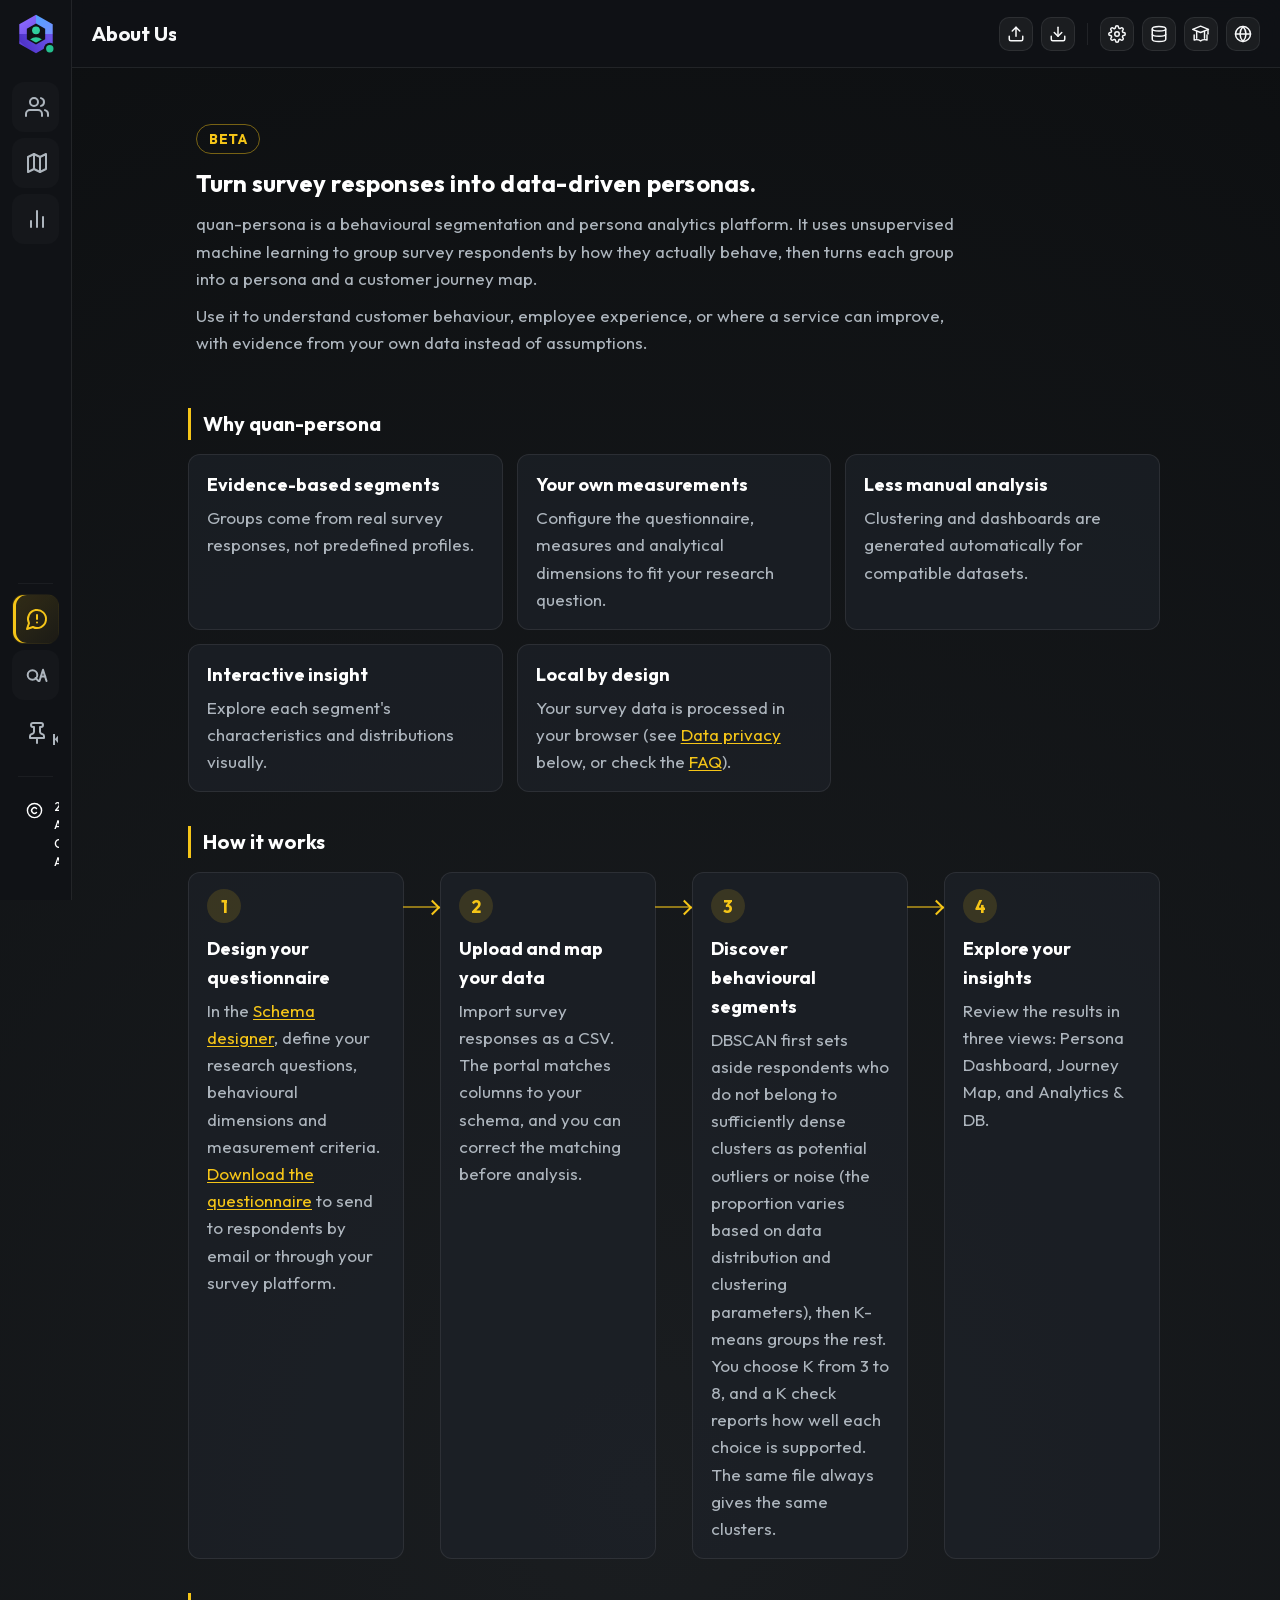
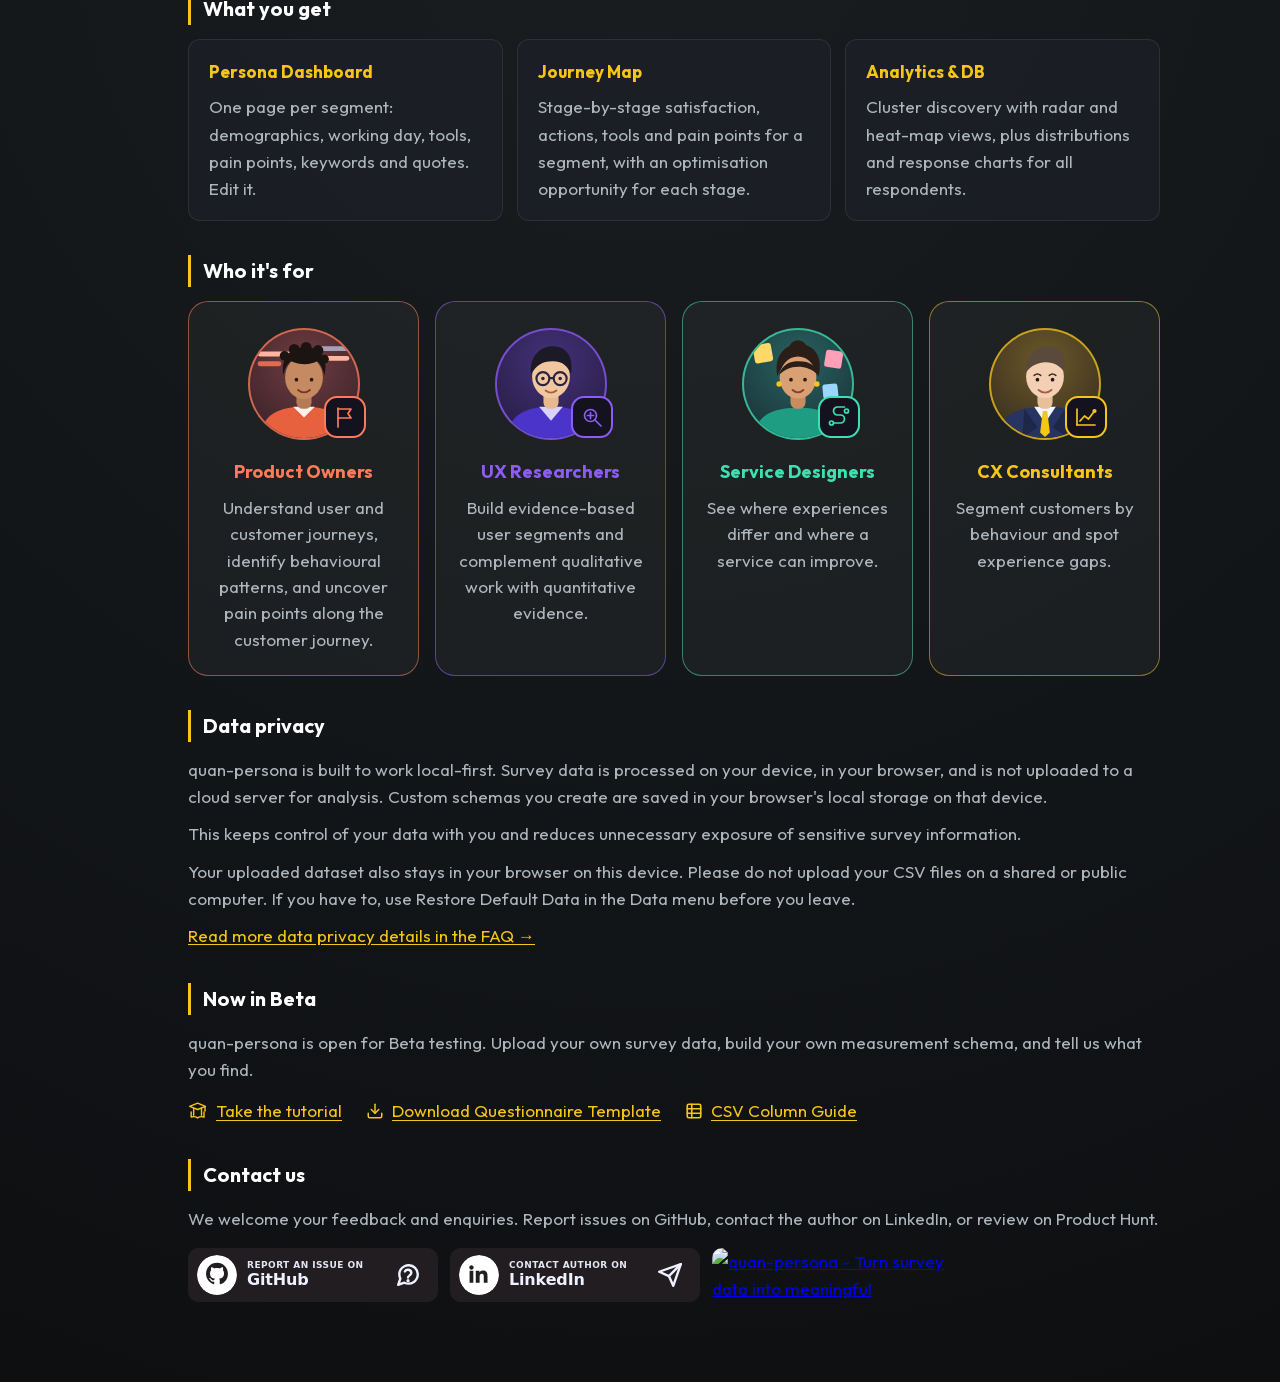
==== about.html @ 6d8c3acc "Add files via upload" ====
<!DOCTYPE html>
<html lang="en">
<head>
    <meta charset="UTF-8">
    <meta name="viewport" content="width=device-width, initial-scale=1.0">
    <title>About Us | quan-persona - Behavioural Segmentation &amp; Persona Analytics</title>
    <meta name="description" content="quan-persona is an unsupervised machine learning platform that turns survey responses into evidence-based behavioural personas and customer journey maps. Local-first and privacy-preserving.">
    <link rel="canonical" href="https://quan-persona.netlify.app/about">

    <!-- Open Graph / Social Sharing -->
    <meta property="og:type" content="website">
    <meta property="og:url" content="https://quan-persona.netlify.app/about">
    <meta property="og:title" content="About Us | quan-persona - Behavioural Segmentation &amp; Persona Analytics">
    <meta property="og:description" content="Turn survey responses into data-driven personas and customer journey maps using unsupervised machine learning. Runs privately in your browser.">
    <meta property="og:image" content="https://quan-persona.netlify.app/quan-persona-og-card.png">
    <meta property="og:image:type" content="image/png">
    <meta property="og:image:width" content="1200">
    <meta property="og:image:height" content="630">
    <meta property="og:image:alt" content="quan-persona logo with the title Behavioural Segmentation &amp; Persona Analytics">
    <meta property="og:site_name" content="quan-persona">
    <meta property="og:locale" content="en_US">
    <meta property="og:locale:alternate" content="zh_TW">

    <!-- Twitter Cards -->
    <meta name="twitter:card" content="summary_large_image">
    <meta name="twitter:url" content="https://quan-persona.netlify.app/about">
    <meta name="twitter:title" content="About Us | quan-persona - Behavioural Segmentation &amp; Persona Analytics">
    <meta name="twitter:description" content="Turn survey responses into data-driven personas and customer journey maps using unsupervised machine learning.">
    <meta name="twitter:image" content="https://quan-persona.netlify.app/quan-persona-og-card.png">
    <meta name="twitter:image:alt" content="quan-persona logo with the title Behavioural Segmentation &amp; Persona Analytics">

    <!-- Structured Data (Schema.org) for SEO and AEO -->
    <script type="application/ld+json">
    {
      "@context": "https://schema.org",
      "@graph": [
        {
          "@type": "AboutPage",
          "@id": "https://quan-persona.netlify.app/about",
          "url": "https://quan-persona.netlify.app/about",
          "name": "About Us - quan-persona",
          "description": "About quan-persona: an unsupervised machine learning platform turning survey data into behavioural personas and customer journey maps.",
          "isPartOf": {
            "@type": "WebSite",
            "@id": "https://quan-persona.netlify.app/#website",
            "url": "https://quan-persona.netlify.app/",
            "name": "quan-persona"
          },
          "inLanguage": ["en", "zh-Hant"]
        },
        {
          "@type": "BreadcrumbList",
          "itemListElement": [
            {
              "@type": "ListItem",
              "position": 1,
              "name": "Home",
              "item": "https://quan-persona.netlify.app/"
            },
            {
              "@type": "ListItem",
              "position": 2,
              "name": "About Us",
              "item": "https://quan-persona.netlify.app/about"
            }
          ]
        },
        {
          "@type": "SoftwareApplication",
          "@id": "https://quan-persona.netlify.app/#software",
          "name": "quan-persona",
          "applicationCategory": "DesignApplication",
          "operatingSystem": "Web browser",
          "url": "https://quan-persona.netlify.app/",
          "description": "A behavioural segmentation and persona analytics platform that groups survey respondents using DBSCAN outlier filtering and K-means clustering.",
          "author": {
            "@type": "Person",
            "name": "Jennie Lai",
            "url": "https://www.linkedin.com/in/chen-ling-lai/",
            "sameAs": [
              "https://www.linkedin.com/in/chen-ling-lai/",
              "https://github.com/CLJL/quan-persona"
            ]
          },
          "featureList": [
            "Unsupervised K-Means Behavioural Clustering",
            "DBSCAN Outlier & Noise Cohort Detection",
            "Customer Journey Mapping with Emotional Curves",
            "Interactive Persona Dashboard",
            "Client-Side Privacy Preserving Data Processing",
            "Custom Survey Questionnaire Builder"
          ]
        }
      ]
    }
    </script>

    <link rel="icon" href="favicon.ico" sizes="any">
    <link rel="icon" type="image/png" sizes="32x32" href="favicon-32.png">
    <link rel="icon" type="image/png" sizes="192x192" href="favicon-192.png">
    <link rel="apple-touch-icon" sizes="180x180" href="apple-touch-icon.png">
    <link rel="manifest" href="site.webmanifest">
    <meta name="theme-color" content="#0E1016">
    <link rel="preload" href="outfit.woff2" as="font" type="font/woff2" crossorigin>
    <!-- Early language detection to prevent language flash (FOUC) -->
    <script>
    (function () {
        try {
            var p = new URLSearchParams(window.location.search).get('lang');
            var s = p || localStorage.getItem('portal_lang');
            var z = s ? (s === 'zh') : ((navigator.language || '').toLowerCase().indexOf('zh') === 0);
            document.documentElement.setAttribute('data-lang', z ? 'zh' : 'en');
            document.documentElement.lang = z ? 'zh-Hant' : 'en';
            if (z) {
                document.title = '關於我們 | quan-persona - 行為分群與人物誌分析平台';
            }
        } catch (e) {}
    })();
    </script>
    <link rel="stylesheet" href="portal.css?v=20261109c">
</head>
<body data-page="about">
    <div class="container">
        <!-- Brand Cell -->
        <div class="brand" id="brand-cell" onclick="toggleRailDrawer(event)">
            <img class="brand-mark" src="[data-uri]" alt="quan-persona" width="48" height="48">
            <span class="brand-name">quan-persona</span>
        </div>
        <div id="rail-backdrop" onclick="closeRailDrawer()"></div>

        <!-- Top Bar -->
        <header class="topbar">
            <div class="topbar-context">
                <h1 class="platform-title" data-i18n="portalTitle">About Us</h1>
            </div>
            <div class="topbar-actions">
                <input type="file" id="file-input" accept=".csv" aria-label="Upload survey CSV file" style="display: none;" onchange="handleFileSelect(event)">
                <button type="button" class="btn btn-secondary icon-btn" id="upload-csv-btn" onclick="document.getElementById('file-input').click()" aria-label="Upload CSV Document">
                    <svg width="18" height="18" viewBox="0 0 24 24" fill="none" stroke="currentColor" stroke-width="2" stroke-linecap="round" stroke-linejoin="round"><path d="M21 15v4a2 2 0 0 1-2 2H5a2 2 0 0 1-2-2v-4"></path><polyline points="17 8 12 3 7 8"></polyline><line x1="12" y1="3" x2="12" y2="15"></line></svg>
                    <span class="tip" data-i18n="uploadCSV">Upload CSV Document</span>
                </button>
                <button type="button" class="btn btn-secondary icon-btn" id="download-questionnaire-btn" onclick="openQuestionnaireTemplate()" aria-label="Download Questionnaire Template">
                    <svg width="18" height="18" viewBox="0 0 24 24" fill="none" stroke="currentColor" stroke-width="2" stroke-linecap="round" stroke-linejoin="round"><path d="M21 15v4a2 2 0 0 1-2 2H5a2 2 0 0 1-2-2v-4"></path><polyline points="7 10 12 15 17 10"></polyline><line x1="12" y1="15" x2="12" y2="3"></line></svg>
                    <span class="tip" data-i18n="questionnaireTemplate">Download Questionnaire Template</span>
                </button>
                <span class="topbar-sep" aria-hidden="true"></span>
                <button type="button" class="btn btn-secondary icon-btn" id="btn-schema-builder" onclick="openSchemaBuilderModal()" aria-label="Customise Schema">
                    <svg width="18" height="18" viewBox="0 0 24 24" fill="none" stroke="currentColor" stroke-width="2"><circle cx="12" cy="12" r="3"></circle><path d="M19.4 15a1.65 1.65 0 0 0 .33 1.82l.06.06a2 2 0 0 1 0 2.83 2 2 0 0 1-2.83 0l-.06-.06a1.65 1.65 0 0 0-1.82-.33 1.65 1.65 0 0 0-1 1.51V21a2 2 0 0 1-2 2 2 2 0 0 1-2-2v-.09A1.65 1.65 0 0 0 9 19.4a1.65 1.65 0 0 0-1.82.33l-.06.06a2 2 0 0 1-2.83 0 2 2 0 0 1 0-2.83l.06-.06a1.65 1.65 0 0 0 .33-1.82 1.65 1.65 0 0 0-1.51-1H3a2 2 0 0 1-2-2 2 2 0 0 1 2-2h.09A1.65 1.65 0 0 0 4.6 9a1.65 1.65 0 0 0-.33-1.82l-.06-.06a2 2 0 0 1 0-2.83 2 2 0 0 1 2.83 0l.06.06a1.65 1.65 0 0 0 1.82.33H9a1.65 1.65 0 0 0 1-1.51V3a2 2 0 0 1 2-2 2 2 0 0 1 2 2v.09a1.65 1.65 0 0 0 1 1.51 1.65 1.65 0 0 0 1.82-.33l.06-.06a2 2 0 0 1 2.83 0 2 2 0 0 1 0 2.83l-.06.06a1.65 1.65 0 0 0-.33 1.82V9a1.65 1.65 0 0 0 1.51 1H21a2 2 0 0 1 2 2 2 2 0 0 1-2 2h-.09a1.65 1.65 0 0 0-1.51 1z"></path></svg>
                    <span class="tip" data-i18n="customizeSchema">Customise Schema</span>
                </button>
                <div class="menu-wrap" id="data-menu-wrap">
                    <button type="button" class="btn btn-secondary icon-btn" id="data-menu-btn" aria-haspopup="true" aria-expanded="false" aria-label="Data" onclick="toggleDataMenu(event)">
                        <svg width="18" height="18" viewBox="0 0 24 24" fill="none" stroke="currentColor" stroke-width="2"><ellipse cx="12" cy="5" rx="9" ry="3"></ellipse><path d="M21 12c0 1.66-4 3-9 3s-9-1.34-9-3"></path><path d="M3 5v14c0 1.66 4 3 9 3s9-1.34 9-3V5"></path></svg>
                        <span class="tip" data-i18n="dataMenu">Data</span>
                    </button>
                    <div class="menu-pop" id="data-menu" role="menu">
                        <button type="button" class="menu-item" id="csv-guide-btn" role="menuitem" onclick="closeDataMenu(); openCsvGuide();">
                            <svg width="16" height="16" viewBox="0 0 24 24" fill="none" stroke="currentColor" stroke-width="2.2"><rect x="3" y="3" width="18" height="18" rx="2"></rect><line x1="3" y1="9" x2="21" y2="9"></line><line x1="3" y1="15" x2="21" y2="15"></line><line x1="9" y1="3" x2="9" y2="21"></line></svg>
                            <span data-i18n="csvGuide">CSV Column Guide</span>
                        </button>
                        <div class="menu-divider"></div>
                        <button type="button" class="menu-item menu-item-warn" id="restore-default-data-btn" role="menuitem" onclick="closeDataMenu(); restoreOriginalDataset();" title="Restore Questionnaire_Synthetic_Responses.csv master dataset">
                            <svg width="16" height="16" viewBox="0 0 24 24" fill="none" stroke="currentColor" stroke-width="2.2"><polyline points="1 4 1 10 7 10"></polyline><path d="M3.51 15a9 9 0 1 0 2.13-9.36L1 10"></path></svg>
                            <span data-i18n="restoreDefaultData">Restore Default Data</span>
                        </button>
                    </div>
                </div>
                <button type="button" id="tour-btn" class="btn btn-secondary icon-btn" onclick="openStartHere()" aria-label="Guided tour">
                    <svg width="20" height="20" viewBox="0 0 24 24" fill="none" stroke="currentColor" stroke-width="1.7" stroke-linecap="round" stroke-linejoin="round">
                        <polygon points="11.5 2.6 21 6.4 11.5 10.2 2 6.4"></polygon>
                        <line x1="20.4" y1="7.1" x2="20.4" y2="10.4"></line>
                        <circle cx="20.4" cy="11.6" r="1" fill="currentColor" stroke="none"></circle>
                        <path d="M6.8 9v8.1M16.2 9v8.1"></path>
                        <path d="M3.8 13v6.2c2.9-.8 5.5-.4 7.7 1.1 2.2-1.5 4.8-1.9 7.7-1.1V13"></path>
                    </svg>
                    <span class="tip" data-i18n="tourBtn">Tutorial</span>
                </button>
                <div class="menu-wrap" id="lang-menu-wrap">
                    <button type="button" id="lang-toggle-btn" class="btn btn-secondary icon-btn" aria-haspopup="true" aria-expanded="false" aria-label="Language" onclick="toggleLangMenu(event)">
                        <svg width="18" height="18" viewBox="0 0 24 24" fill="none" stroke="currentColor" stroke-width="2" stroke-linecap="round" stroke-linejoin="round"><circle cx="12" cy="12" r="10"></circle><line x1="2" y1="12" x2="22" y2="12"></line><path d="M12 2a15.3 15.3 0 0 1 4 10 15.3 15.3 0 0 1-4 10 15.3 15.3 0 0 1-4-10 15.3 15.3 0 0 1 4-10z"></path></svg>
                        <span class="tip" data-i18n="langMenu">Language</span>
                    </button>
                    <div class="menu-pop" id="lang-menu" role="menu" style="min-width: 220px;">
                        <button type="button" class="menu-item" role="menuitemradio" data-lang="en" onclick="chooseLang('en')"><span>English</span><span class="menu-check">✓</span></button>
                        <button type="button" class="menu-item" role="menuitemradio" data-lang="zh" onclick="chooseLang('zh')"><span>Traditional Chinese (繁體中文)</span><span class="menu-check">✓</span></button>
                    </div>
                </div>
            </div>
        </header>

        <!-- Navigation Rail -->
        <nav class="main-navigator" id="main-nav" aria-label="Main">
            <a href="index.html#personas" class="nav-tab-btn" id="btn-sec-personas">
                <svg viewBox="0 0 24 24"><path d="M17 21v-2a4 4 0 0 0-4-4H5a4 4 0 0 0-4 4v2"></path><circle cx="9" cy="7" r="4"></circle><path d="M23 21v-2a4 4 0 0 0-3-3.87"></path><path d="M16 3.13a4 4 0 0 1 0 7.75"></path></svg>
                <span class="nav-label" data-i18n="navPersonas">Persona Dashboard</span>
            </a>
            <a href="index.html#journeys" class="nav-tab-btn" id="btn-sec-journeys">
                <svg viewBox="0 0 24 24"><polygon points="3 6 9 3 15 6 21 3 21 18 15 21 9 18 3 21"></polygon><line x1="9" y1="3" x2="9" y2="18"></line><line x1="15" y1="6" x2="15" y2="21"></line></svg>
                <span class="nav-label" data-i18n="navJourneys">Journey Map</span>
            </a>
            <a href="index.html#analytics" class="nav-tab-btn" id="btn-sec-analytics">
                <svg viewBox="0 0 24 24"><line x1="18" y1="20" x2="18" y2="10"></line><line x1="12" y1="20" x2="12" y2="4"></line><line x1="6" y1="20" x2="6" y2="14"></line></svg>
                <span class="nav-label" data-i18n="navAnalytics">Analytics &amp; DB</span>
            </a>
            <div class="rail-footer-group">
                <div class="rail-divider rail-divider-top"></div>
                <a href="about.html" class="nav-tab-btn active" id="btn-sec-about">
                    <svg viewBox="0 0 24 24"><path d="M7.9 20A9 9 0 1 0 4 16.1L2 22z"></path><line x1="12" y1="8" x2="12" y2="12"></line><line x1="12" y1="15.5" x2="12.01" y2="15.5"></line></svg>
                    <span class="nav-label" data-i18n="navAbout">About Us</span>
                </a>
                <a href="faq.html" class="nav-tab-btn" id="btn-sec-faq">
                    <svg viewBox="0 0 24 24"><circle cx="7.5" cy="12" r="4.8"></circle><path d="M10.5 15L13.5 18"></path><path d="M14.5 18L18 6.8L21.5 18"></path><path d="M15.8 13.5h4.4"></path></svg>
                    <span class="nav-label" data-i18n="navFaq">FAQ</span>
                </a>
                <button type="button" class="rail-pin" id="rail-pin" aria-pressed="false" onclick="toggleRailPin()">
                    <svg viewBox="0 0 24 24"><line x1="12" y1="17" x2="12" y2="22"></line><path d="M5 17h14v-1.76a2 2 0 0 0-1.11-1.79l-1.78-.9A2 2 0 0 1 15 10.76V6h1a2 2 0 0 0 0-4H8a2 2 0 0 0 0 4h1v4.76a2 2 0 0 1-1.11 1.79l-1.78.9A2 2 0 0 0 5 15.24Z"></path></svg>
                    <span class="nav-label" data-i18n="railPin">Keep open</span>
                </button>
                <div class="rail-divider"></div>
                <div class="rail-copyright-wrap" id="rail-copyright" tabindex="0" role="contentinfo" aria-label="Copyright">
                    <div class="rail-copyright-icon" aria-hidden="true">
                        <svg viewBox="0 0 24 24"><circle cx="12" cy="12" r="10"></circle><path d="M14.83 14.83a4 4 0 1 1 0-5.66"></path></svg>
                    </div>
                    <div class="rail-copyright-info">
                        <span class="rail-copyright-line" data-i18n="copyrightLine1">2026 quan-persona.</span>
                        <span class="rail-copyright-line" data-i18n="copyrightLine2">All rights reserved.</span>
                        <span class="rail-copyright-line" data-i18n="copyrightLine3">Client-Side Privacy</span>
                        <span class="rail-copyright-line" data-i18n="copyrightLine4">Assured</span>
                    </div>
                </div>
            </div>
        </nav>

        <!-- Main Content -->
        <main id="main-content" style="display: contents;">
            <div class="section-view active" id="view-about">
                <div class="about-wrap">
                    <div class="about-en">
                        <div class="about-hero">
                            <span class="about-badge">Beta</span>
                            <h2>Turn survey responses into data-driven personas.</h2>
                            <p class="about-lede">quan-persona is a behavioural segmentation and persona analytics platform. It uses unsupervised machine learning to group survey respondents by how they actually behave, then turns each group into a persona and a customer journey map.</p>
                            <p class="about-lede">Use it to understand customer behaviour, employee experience, or where a service can improve, with evidence from your own data instead of assumptions.</p>
                        </div>
                        <h3>Why quan-persona</h3>
                        <div class="about-grid">
                            <div class="about-card"><b>Evidence-based segments</b><span>Groups come from real survey responses, not predefined profiles.</span></div>
                            <div class="about-card"><b>Your own measurements</b><span>Configure the questionnaire, measures and analytical dimensions to fit your research question.</span></div>
                            <div class="about-card"><b>Less manual analysis</b><span>Clustering and dashboards are generated automatically for compatible datasets.</span></div>
                            <div class="about-card"><b>Interactive insight</b><span>Explore each segment's characteristics and distributions visually.</span></div>
                            <div class="about-card"><b>Local by design</b><span>Your survey data is processed in your browser (see <a href="#about-privacy-en" class="about-link" onclick="document.getElementById('about-privacy-en')?.scrollIntoView({behavior:'smooth'}); return false;">Data privacy</a> below, or check the <a href="faq.html" class="about-link">FAQ</a>).</span></div>
                        </div>
                        <h3>How it works</h3>
                        <div class="about-grid about-flow">
                            <div class="about-card about-step"><div class="n">1</div><div><b>Design your questionnaire</b><span>In the <a href="#" onclick="openSchemaBuilderModal(); return false;" class="about-link" style="text-decoration: underline;">Schema designer</a>, define your research questions, behavioural dimensions and measurement criteria. <a href="#" onclick="openQuestionnaireTemplate(); return false;" class="about-link" style="text-decoration: underline;">Download the questionnaire</a> to send to respondents by email or through your survey platform.</span></div></div>
                            <div class="about-card about-step"><div class="n">2</div><div><b>Upload and map your data</b><span>Import survey responses as a CSV. The portal matches columns to your schema, and you can correct the matching before analysis.</span></div></div>
                            <div class="about-card about-step"><div class="n">3</div><div><b>Discover behavioural segments</b><span>DBSCAN first sets aside respondents who do not belong to sufficiently dense clusters as potential outliers or noise (the proportion varies based on data distribution and clustering parameters), then K-means groups the rest. You choose K from 3 to 8, and a K check reports how well each choice is supported. The same file always gives the same clusters.</span></div></div>
                            <div class="about-card about-step"><div class="n">4</div><div><b>Explore your insights</b><span>Review the results in three views: Persona Dashboard, Journey Map, and Analytics &amp; DB.</span></div></div>
                        </div>
                        <h3>What you get</h3>
                        <table class="about-table">
                            <tr><th>Persona Dashboard</th><td>One page per segment: demographics, working day, tools, pain points, keywords and quotes. Edit it.</td></tr>
                            <tr><th>Journey Map</th><td>Stage-by-stage satisfaction, actions, tools and pain points for a segment, with an optimisation opportunity for each stage.</td></tr>
                            <tr><th>Analytics &amp; DB</th><td>Cluster discovery with radar and heat-map views, plus distributions and response charts for all respondents.</td></tr>
                        </table>
                        <h3>Who it's for</h3>
                        <div class="who-grid">
                            <div class="who-card" style="--c:#ff7a59"><div class="av"><div class="disc"><svg viewBox="0 0 200 200"><rect x="14" y="40" width="64" height="9" rx="4.5" fill="#ffb59f"/><rect x="14" y="58" width="44" height="9" rx="4.5" fill="#ff7a59" opacity=".8"/><rect x="122" y="30" width="62" height="9" rx="4.5" fill="#c9cdee" opacity=".7"/><rect x="136" y="48" width="48" height="9" rx="4.5" fill="#ffb59f"/><path d="M20 200c0-42 32-58 80-58s80 16 80 58z" fill="#e8613f"/><path d="M80 142l20 20 20-20z" fill="#fff" opacity=".9"/><rect x="86" y="112" width="28" height="34" rx="12" fill="#b57b55"/><ellipse cx="100" cy="88" rx="35" ry="40" fill="#c68a62"/><path d="M62 84c-6-34 14-52 40-52 28 0 44 18 36 52-4-14-8-22-14-26-10 6-30 8-48 0-8 6-12 14-14 26z" fill="#1c1410"/><circle cx="64" cy="48" r="9" fill="#1c1410"/><circle cx="82" cy="36" r="10" fill="#1c1410"/><circle cx="104" cy="32" r="10" fill="#1c1410"/><circle cx="126" cy="38" r="10" fill="#1c1410"/><circle cx="138" cy="54" r="8" fill="#1c1410"/><circle cx="86" cy="92" r="3.4" fill="#2a1a14"/><circle cx="114" cy="92" r="3.4" fill="#2a1a14"/><path d="M89 111q11 9 22 0" stroke="#7a3328" stroke-width="3.5" fill="none" stroke-linecap="round"/></svg></div><div class="bd"><svg viewBox="0 0 48 48"><path d="M10 44V6"/><path d="M10 8h26l-6 9 6 9H10"/></svg></div></div><b>Product Owners</b><span>Understand user and customer journeys, identify behavioural patterns, and uncover pain points along the customer journey.</span></div>
                            <div class="who-card" style="--c:#8b5cf6"><div class="av"><div class="disc"><svg viewBox="0 0 200 200"><path d="M20 200c0-42 32-58 80-58s80 16 80 58z" fill="#4b34c9"/><path d="M78 142l22 26 22-26z" fill="#e9e4ff" opacity=".9"/><rect x="86" y="112" width="28" height="34" rx="12" fill="#e8b88f"/><ellipse cx="100" cy="86" rx="35" ry="40" fill="#f1c7a0"/><path d="M63 82c-4-34 18-52 40-52 24 0 40 18 34 52-6-14-14-24-34-24s-30 8-40 24z" fill="#1c1a26"/><g fill="none" stroke="#2a2440" stroke-width="4"><circle cx="85" cy="90" r="12"/><circle cx="117" cy="90" r="12"/><path d="M97 89h8"/></g><circle cx="85" cy="90" r="3.2" fill="#2a2440"/><circle cx="117" cy="90" r="3.2" fill="#2a2440"/><path d="M90 112q10 8 20 0" stroke="#a65f43" stroke-width="3.5" fill="none" stroke-linecap="round"/></svg></div><div class="bd"><svg viewBox="0 0 48 48"><circle cx="21" cy="21" r="12"/><path d="m30 30 12 12"/><path d="M15 21h12M21 15v12"/></svg></div></div><b>UX Researchers</b><span>Build evidence-based user segments and complement qualitative work with quantitative evidence.</span></div>
                            <div class="who-card" style="--c:#3fe0b0"><div class="av"><div class="disc"><svg viewBox="0 0 200 200"><rect x="18" y="26" width="34" height="34" rx="5" fill="#ffd966" transform="rotate(-10 35 43)"/><rect x="150" y="38" width="32" height="32" rx="5" fill="#ff9fb8" transform="rotate(9 166 54)"/><rect x="146" y="100" width="28" height="28" rx="5" fill="#9ad7ff" transform="rotate(-6 160 114)"/><path d="M20 200c0-40 30-56 80-56s80 16 80 56z" fill="#1f9d82"/><rect x="86" y="112" width="28" height="34" rx="12" fill="#c98c60"/><circle cx="100" cy="36" r="17" fill="#2b1d17"/><path d="M62 86c-8-40 16-60 40-60 26 0 46 22 36 60-4-18-14-26-38-26s-34 10-38 26z" fill="#2b1d17"/><ellipse cx="100" cy="88" rx="34" ry="39" fill="#d9a074"/><path d="M64 84c8-22 22-26 38-26 20 0 32 8 36 26-12-12-24-16-38-16s-26 6-36 16z" fill="#2b1d17"/><circle cx="87" cy="92" r="3.4" fill="#2a1a14"/><circle cx="113" cy="92" r="3.4" fill="#2a1a14"/><path d="M90 111q10 9 20 0" stroke="#8d3f35" stroke-width="3.5" fill="none" stroke-linecap="round"/><circle cx="65" cy="100" r="5" fill="#f5c518"/><circle cx="135" cy="100" r="5" fill="#f5c518"/></svg></div><div class="bd"><svg viewBox="0 0 48 48"><circle cx="9" cy="36" r="4"/><circle cx="39" cy="12" r="4"/><path d="M13 36h14a8 8 0 0 0 0-16H21a8 8 0 0 1 0-16h14"/></svg></div></div><b>Service Designers</b><span>See where experiences differ and where a service can improve.</span></div>
                            <div class="who-card" style="--c:#f5c518"><div class="av"><div class="disc"><svg viewBox="0 0 200 200"><path d="M14 200c0-42 34-58 86-58s86 16 86 58z" fill="#273360"/><path d="M80 142l20 30 20-30z" fill="#f4f4fb"/><path d="M96 150h8l5 40-9 8-9-8z" fill="#f5c518"/><path d="M62 146l24 34-28 20zM138 146l-24 34 28 20z" fill="#1d2748"/><rect x="86" y="112" width="28" height="34" rx="12" fill="#e9bf9a"/><ellipse cx="100" cy="86" rx="35" ry="40" fill="#f3d0b3"/><path d="M64 80c-2-34 20-50 42-50 22 0 36 16 30 48-8-12-22-20-40-18-14 2-24 8-32 20z" fill="#5a4a3c"/><circle cx="86" cy="92" r="3.4" fill="#2a1a14"/><circle cx="114" cy="92" r="3.4" fill="#2a1a14"/><path d="M88 111q12 10 24 0" stroke="#a65f43" stroke-width="3.5" fill="none" stroke-linecap="round"/><path d="M80 84q6-5 12 0M108 84q6-5 12 0" stroke="#3b2e24" stroke-width="3" fill="none" stroke-linecap="round"/></svg></div><div class="bd"><svg viewBox="0 0 48 48"><path d="M6 40V8"/><path d="M6 40h36"/><path d="m12 32 9-10 8 6 12-16"/><circle cx="41" cy="12" r="2.5"/></svg></div></div><b>CX Consultants</b><span>Segment customers by behaviour and spot experience gaps.</span></div>
                        </div>
                        <h3 id="about-privacy-en">Data privacy</h3>
                        <div class="about-privacy">
                            <p>quan-persona is built to work local-first. Survey data is processed on your device, in your browser, and is not uploaded to a cloud server for analysis. Custom schemas you create are saved in your browser's local storage on that device.</p>
                            <p>This keeps control of your data with you and reduces unnecessary exposure of sensitive survey information.</p>
                            <p>Your uploaded dataset also stays in your browser on this device. Please do not upload your CSV files on a shared or public computer. If you have to, use Restore Default Data in the Data menu before you leave.</p>
                            <p style="margin-top: 10px;"><a href="faq.html" class="about-link">Read more data privacy details in the FAQ &rarr;</a></p>
                        </div>
                        <h3>Now in Beta</h3>
                        <div class="about-privacy">
                            <p>quan-persona is open for Beta testing. Upload your own survey data, build your own measurement schema, and tell us what you find.</p>
                            <div class="about-actions" style="margin-top: 14px; display: flex; gap: 24px; flex-wrap: wrap; align-items: center;">
                                <a href="#" onclick="openStartHere(); return false;" class="about-link" style="display: inline-flex; align-items: center; gap: 8px; font-weight: 400; font-size: 1.0625rem; text-decoration: underline; text-underline-offset: 3px;">
                                    <svg width="20" height="20" viewBox="0 0 24 24" fill="none" stroke="currentColor" stroke-width="1.7" stroke-linecap="round" stroke-linejoin="round" aria-hidden="true" style="flex-shrink: 0;"><polygon points="11.5 2.6 21 6.4 11.5 10.2 2 6.4"></polygon><line x1="20.4" y1="7.1" x2="20.4" y2="10.4"></line><circle cx="20.4" cy="11.6" r="1" fill="currentColor" stroke="none"></circle><path d="M6.8 9v8.1M16.2 9v8.1"></path><path d="M3.8 13v6.2c2.9-.8 5.5-.4 7.7 1.1 2.2-1.5 4.8-1.9 7.7-1.1V13"></path></svg>
                                    <span>Take the tutorial</span>
                                </a>
                                <a href="#" onclick="openQuestionnaireTemplate(); return false;" class="about-link" style="display: inline-flex; align-items: center; gap: 8px; font-weight: 400; font-size: 1.0625rem; text-decoration: underline; text-underline-offset: 3px;">
                                    <svg width="18" height="18" viewBox="0 0 24 24" fill="none" stroke="currentColor" stroke-width="2" stroke-linecap="round" stroke-linejoin="round" aria-hidden="true" style="flex-shrink: 0;"><path d="M21 15v4a2 2 0 0 1-2 2H5a2 2 0 0 1-2-2v-4"></path><polyline points="7 10 12 15 17 10"></polyline><line x1="12" y1="15" x2="12" y2="3"></line></svg>
                                    <span>Download Questionnaire Template</span>
                                </a>
                                <a href="#" onclick="openCsvGuide(); return false;" class="about-link" style="display: inline-flex; align-items: center; gap: 8px; font-weight: 400; font-size: 1.0625rem; text-decoration: underline; text-underline-offset: 3px;">
                                    <svg width="18" height="18" viewBox="0 0 24 24" fill="none" stroke="currentColor" stroke-width="2.2" stroke-linecap="round" stroke-linejoin="round" aria-hidden="true" style="flex-shrink: 0;"><rect x="3" y="3" width="18" height="18" rx="2"></rect><line x1="3" y1="9" x2="21" y2="9"></line><line x1="3" y1="15" x2="21" y2="15"></line><line x1="9" y1="3" x2="9" y2="21"></line></svg>
                                    <span>CSV Column Guide</span>
                                </a>
                            </div>
                        </div>
                        <h3>Contact us</h3>
                        <div class="about-privacy">
                            <p>We welcome your feedback and enquiries. Report issues on GitHub, contact the author on LinkedIn, or review on Product Hunt.</p>
                            <div class="about-actions">
                                <a href="https://github.com/CLJL/quan-persona/issues" class="badge-action-btn" target="_blank" rel="noopener noreferrer" aria-label="Report an issue on GitHub" title="Report an issue on GitHub">
                                    <span class="badge-action-left">
                                        <span class="badge-action-brand">
                                            <svg viewBox="0 0 31 31" width="40" height="40" aria-hidden="true"><circle cx="15.5" cy="15.5" r="15.5" fill="#FFFFFF"/><path fill="#221D21" fill-rule="evenodd" clip-rule="evenodd" d="M15.5 6C10.8 6 7 9.8 7 14.5c0 3.76 2.44 6.95 5.82 8.08.43.08.58-.18.58-.41 0-.2-.01-.74-.01-1.45-2.37.51-2.87-1.14-2.87-1.14-.39-.99-.94-1.25-.94-1.25-.77-.53.06-.52.06-.52.85.06 1.3.88 1.3.88.76 1.3 1.99.92 2.48.71.08-.55.3-.92.54-1.14-1.89-.22-3.87-.95-3.87-4.21 0-.93.33-1.69.88-2.29-.09-.22-.38-1.08.08-2.25 0 0 .72-.23 2.34.87.68-.19 1.41-.29 2.14-.29.73 0 1.46.1 2.14.29 1.62-1.1 2.34-.87 2.34-.87.46 1.17.17 2.03.08 2.25.55.6.87 1.36.87 2.29 0 3.27-1.99 3.99-3.88 4.2.31.26.58.78.58 1.58 0 1.14-.01 2.06-.01 2.34 0 .23.15.5.59.41A8.52 8.52 0 0 0 24 14.5C24 9.8 20.2 6 15.5 6z"/></svg>
                                        </span>
                                        <span class="badge-action-text">
                                            <span class="badge-action-sub">Report an issue on</span>
                                            <span class="badge-action-main">GitHub</span>
                                        </span>
                                    </span>
                                    <span class="badge-action-icon" aria-hidden="true">
                                        <svg width="26" height="26" viewBox="0 0 24 24" fill="none" stroke="currentColor" stroke-width="2.2" stroke-linecap="round" stroke-linejoin="round"><path d="M21 11.5a8.38 8.38 0 0 1-.9 3.8 8.5 8.5 0 0 1-7.6 4.7 8.38 8.38 0 0 1-3.8-.9L3 21l1.9-5.7a8.38 8.38 0 0 1-.9-3.8 8.5 8.5 0 0 1 4.7-7.6 8.38 8.38 0 0 1 3.8-.9h.5a8.48 8.48 0 0 1 8 8v.5z"/><path d="M9.09 8.8a3.2 3.2 0 0 1 6 1.2c0 2.2-3.1 2.8-3.1 4.2"/><line x1="12" y1="17.2" x2="12.01" y2="17.2" stroke-width="3"/></svg>
                                    </span>
                                </a>
                                <a href="https://www.linkedin.com/in/chen-ling-lai/" class="badge-action-btn" target="_blank" rel="noopener noreferrer" aria-label="Contact the author on LinkedIn" title="Contact the author on LinkedIn">
                                    <span class="badge-action-left">
                                        <span class="badge-action-brand">
                                            <svg viewBox="0 0 31 31" width="40" height="40" aria-hidden="true"><circle cx="15.5" cy="15.5" r="15.5" fill="#FFFFFF"/><path fill="#221D21" d="M8.2 12.2h2.9v9.3H8.2v-9.3zM9.65 8c.95 0 1.7.75 1.7 1.7s-.75 1.7-1.7 1.7-1.7-.75-1.7-1.7S8.7 8 9.65 8zM13 12.2h2.8v1.3h.04c.39-.74 1.34-1.52 2.76-1.52 2.95 0 3.5 1.94 3.5 4.47v5.05h-2.9v-4.48c0-1.07-.02-2.45-1.49-2.45-1.49 0-1.72 1.17-1.72 2.37v4.56H13v-9.3z"/></svg>
                                        </span>
                                        <span class="badge-action-text">
                                            <span class="badge-action-sub">Contact author on</span>
                                            <span class="badge-action-main">LinkedIn</span>
                                        </span>
                                    </span>
                                    <span class="badge-action-icon" aria-hidden="true">
                                        <svg width="26" height="26" viewBox="0 0 24 24" fill="none" stroke="currentColor" stroke-width="2.2" stroke-linecap="round" stroke-linejoin="round"><line x1="22" y1="2" x2="11" y2="13"/><polygon points="22 2 15 22 11 13 2 9 22 2"/></svg>
                                    </span>
                                </a>
                                <a href="https://www.producthunt.com/products/quan-persona/reviews/new?utm_source=badge-product_review&utm_medium=badge&utm_source=badge-quan&#0045;persona" target="_blank" rel="noopener noreferrer" aria-label="Review quan-persona on Product Hunt"><img src="https://api.producthunt.com/widgets/embed-image/v1/product_review.svg?product_id=1348396&theme=dark" alt="quan&#0045;persona - Turn&#0032;survey&#0032;data&#0032;into&#0032;meaningful&#0032;behavioural&#0032;segments | Product Hunt" style="width: 250px; height: 54px;" width="250" height="54" /></a>
                            </div>
                        </div>
                    </div>

                    <div class="about-zh" lang="zh-Hant">
                        <div class="about-hero">
                            <span class="about-badge">Beta</span>
                            <h2>把問卷資料，變成有數據依據的人物誌。</h2>
                            <p class="about-lede">quan-persona 是一個行為分群與人物誌分析平台。它運用非監督式機器學習，依受訪者實際的行為模式分群，再為每一群產出人物誌與顧客旅程地圖。</p>
                            <p class="about-lede">無論你想了解顧客行為、員工體驗，或是找出服務可以改善的地方，都能用自己手上的資料說話，而不是憑感覺猜測。</p>
                        </div>
                        <h3>為什麼選擇 quan-persona</h3>
                        <div class="about-grid">
                            <div class="about-card"><b>以證據為基礎的分群</b><span>分群來自真實的問卷填答，不是事先設定好的樣板。</span></div>
                            <div class="about-card"><b>自訂你的衡量架構</b><span>依研究問題，自行設定問卷題目、衡量指標與分析構面。</span></div>
                            <div class="about-card"><b>減少人工分析</b><span>相容的資料集，系統會自動完成分群並產出儀表板。</span></div>
                            <div class="about-card"><b>互動式洞察</b><span>用視覺化圖表，探索各群的特徵與分佈。</span></div>
                            <div class="about-card"><b>資料留在本機</b><span>問卷資料在你的瀏覽器中處理（詳見下方<a href="#about-privacy-zh" class="about-link" onclick="document.getElementById('about-privacy-zh')?.scrollIntoView({behavior:'smooth'}); return false;">資料隱私</a>說明，或查看<a href="faq.html" class="about-link">常見問題</a>）。</span></div>
                        </div>
                        <h3>運作方式</h3>
                        <div class="about-grid about-flow">
                            <div class="about-card about-step"><div class="n">1</div><div><b>設計問卷</b><span>在 <a href="#" onclick="openSchemaBuilderModal(); return false;" class="about-link" style="text-decoration: underline;">Schema 設計工具</a>中，定義研究問題、行為構面與衡量標準。再<a href="#" onclick="openQuestionnaireTemplate(); return false;" class="about-link" style="text-decoration: underline;">下載問卷</a>，透過電子郵件或問卷平台發送給受訪者。</span></div></div>
                            <div class="about-card about-step"><div class="n">2</div><div><b>上傳並對應資料</b><span>匯入 CSV 格式的問卷資料，系統會依你的衡量架構自動比對欄位，分析前也可以自行調整對應。</span></div></div>
                            <div class="about-card about-step"><div class="n">3</div><div><b>找出行為分群</b><span>先以 DBSCAN 依資料密度與分佈識別並排除離群值與雜訊點（比例依數據特徵與分群參數而異），再以 K-means 將其餘受訪者分群。K 值可在 3 到 8 之間自行選擇，並提供 K 值檢查，了解每個選擇的支持程度。同一份檔案，每次都會得到相同的分群結果。</span></div></div>
                            <div class="about-card about-step"><div class="n">4</div><div><b>探索洞察</b><span>透過三個檢視來閱讀分析結果：人物誌看板、歷程地圖、數據分析與資料庫。</span></div></div>
                        </div>
                        <h3>你會得到什麼</h3>
                        <table class="about-table">
                            <tr><th>人物誌看板</th><td>每一群各有一頁：人口統計特徵、一天的工作內容、常用工具、痛點、關鍵字與心聲。可以編輯內容。</td></tr>
                            <tr><th>歷程地圖</th><td>呈現該群在各個階段的滿意度、行動、工具與痛點，並為每個階段提出優化機會。</td></tr>
                            <tr><th>數據分析與資料庫</th><td>分群探索（雷達圖與熱度圖）、所有受訪者的分佈與填答圖表。</td></tr>
                        </table>
                        <h3>適用對象</h3>
                        <div class="who-grid">
                            <div class="who-card" style="--c:#ff7a59"><div class="av"><div class="disc"><svg viewBox="0 0 200 200"><rect x="14" y="40" width="64" height="9" rx="4.5" fill="#ffb59f"/><rect x="14" y="58" width="44" height="9" rx="4.5" fill="#ff7a59" opacity=".8"/><rect x="122" y="30" width="62" height="9" rx="4.5" fill="#c9cdee" opacity=".7"/><rect x="136" y="48" width="48" height="9" rx="4.5" fill="#ffb59f"/><path d="M20 200c0-42 32-58 80-58s80 16 80 58z" fill="#e8613f"/><path d="M80 142l20 20 20-20z" fill="#fff" opacity=".9"/><rect x="86" y="112" width="28" height="34" rx="12" fill="#b57b55"/><ellipse cx="100" cy="88" rx="35" ry="40" fill="#c68a62"/><path d="M62 84c-6-34 14-52 40-52 28 0 44 18 36 52-4-14-8-22-14-26-10 6-30 8-48 0-8 6-12 14-14 26z" fill="#1c1410"/><circle cx="64" cy="48" r="9" fill="#1c1410"/><circle cx="82" cy="36" r="10" fill="#1c1410"/><circle cx="104" cy="32" r="10" fill="#1c1410"/><circle cx="126" cy="38" r="10" fill="#1c1410"/><circle cx="138" cy="54" r="8" fill="#1c1410"/><circle cx="86" cy="92" r="3.4" fill="#2a1a14"/><circle cx="114" cy="92" r="3.4" fill="#2a1a14"/><path d="M89 111q11 9 22 0" stroke="#7a3328" stroke-width="3.5" fill="none" stroke-linecap="round"/></svg></div><div class="bd"><svg viewBox="0 0 48 48"><path d="M10 44V6"/><path d="M10 8h26l-6 9 6 9H10"/></svg></div></div><b>產品負責人</b><span>了解使用者與顧客的歷程，找出行為模式並發掘顧客在旅程中遇到的痛點。</span></div>
                            <div class="who-card" style="--c:#8b5cf6"><div class="av"><div class="disc"><svg viewBox="0 0 200 200"><path d="M20 200c0-42 32-58 80-58s80 16 80 58z" fill="#4b34c9"/><path d="M78 142l22 26 22-26z" fill="#e9e4ff" opacity=".9"/><rect x="86" y="112" width="28" height="34" rx="12" fill="#e8b88f"/><ellipse cx="100" cy="86" rx="35" ry="40" fill="#f1c7a0"/><path d="M63 82c-4-34 18-52 40-52 24 0 40 18 34 52-6-14-14-24-34-24s-30 8-40 24z" fill="#1c1a26"/><g fill="none" stroke="#2a2440" stroke-width="4"><circle cx="85" cy="90" r="12"/><circle cx="117" cy="90" r="12"/><path d="M97 89h8"/></g><circle cx="85" cy="90" r="3.2" fill="#2a2440"/><circle cx="117" cy="90" r="3.2" fill="#2a2440"/><path d="M90 112q10 8 20 0" stroke="#a65f43" stroke-width="3.5" fill="none" stroke-linecap="round"/></svg></div><div class="bd"><svg viewBox="0 0 48 48"><circle cx="21" cy="21" r="12"/><path d="m30 30 12 12"/><path d="M15 21h12M21 15v12"/></svg></div></div><b>UX 研究員</b><span>建立有證據支持的使用者分群，用量化資料補強質性研究。</span></div>
                            <div class="who-card" style="--c:#3fe0b0"><div class="av"><div class="disc"><svg viewBox="0 0 200 200"><rect x="18" y="26" width="34" height="34" rx="5" fill="#ffd966" transform="rotate(-10 35 43)"/><rect x="150" y="38" width="32" height="32" rx="5" fill="#ff9fb8" transform="rotate(9 166 54)"/><rect x="146" y="100" width="28" height="28" rx="5" fill="#9ad7ff" transform="rotate(-6 160 114)"/><path d="M20 200c0-40 30-56 80-56s80 16 80 56z" fill="#1f9d82"/><rect x="86" y="112" width="28" height="34" rx="12" fill="#c98c60"/><circle cx="100" cy="36" r="17" fill="#2b1d17"/><path d="M62 86c-8-40 16-60 40-60 26 0 46 22 36 60-4-18-14-26-38-26s-34 10-38 26z" fill="#2b1d17"/><ellipse cx="100" cy="88" rx="34" ry="39" fill="#d9a074"/><path d="M64 84c8-22 22-26 38-26 20 0 32 8 36 26-12-12-24-16-38-16s-26 6-36 16z" fill="#2b1d17"/><circle cx="87" cy="92" r="3.4" fill="#2a1a14"/><circle cx="113" cy="92" r="3.4" fill="#2a1a14"/><path d="M90 111q10 9 20 0" stroke="#8d3f35" stroke-width="3.5" fill="none" stroke-linecap="round"/><circle cx="65" cy="100" r="5" fill="#f5c518"/><circle cx="135" cy="100" r="5" fill="#f5c518"/></svg></div><div class="bd"><svg viewBox="0 0 48 48"><circle cx="9" cy="36" r="4"/><circle cx="39" cy="12" r="4"/><path d="M13 36h14a8 8 0 0 0 0-16H21a8 8 0 0 1 0-16h14"/></svg></div></div><b>服務設計師</b><span>看出不同族群的體驗差異，找到服務可以改善之處。</span></div>
                            <div class="who-card" style="--c:#f5c518"><div class="av"><div class="disc"><svg viewBox="0 0 200 200"><path d="M14 200c0-42 34-58 86-58s86 16 86 58z" fill="#273360"/><path d="M80 142l20 30 20-30z" fill="#f4f4fb"/><path d="M96 150h8l5 40-9 8-9-8z" fill="#f5c518"/><path d="M62 146l24 34-28 20zM138 146l-24 34 28 20z" fill="#1d2748"/><rect x="86" y="112" width="28" height="34" rx="12" fill="#e9bf9a"/><ellipse cx="100" cy="86" rx="35" ry="40" fill="#f3d0b3"/><path d="M64 80c-2-34 20-50 42-50 22 0 36 16 30 48-8-12-22-20-40-18-14 2-24 8-32 20z" fill="#5a4a3c"/><circle cx="86" cy="92" r="3.4" fill="#2a1a14"/><circle cx="114" cy="92" r="3.4" fill="#2a1a14"/><path d="M88 111q12 10 24 0" stroke="#a65f43" stroke-width="3.5" fill="none" stroke-linecap="round"/><path d="M80 84q6-5 12 0M108 84q6-5 12 0" stroke="#3b2e24" stroke-width="3" fill="none" stroke-linecap="round"/></svg></div><div class="bd"><svg viewBox="0 0 48 48"><path d="M6 40V8"/><path d="M6 40h36"/><path d="m12 32 9-10 8 6 12-16"/><circle cx="41" cy="12" r="2.5"/></svg></div></div><b>CX 顧問</b><span>依行為特徵區分顧客，找出體驗落差。</span></div>
                        </div>
                        <h3 id="about-privacy-zh">資料隱私</h3>
                        <div class="about-privacy">
                            <p>quan-persona 採用本機優先的設計。問卷資料在你的裝置上、於瀏覽器內處理，不會上傳到雲端伺服器進行分析。你建立的自訂衡量架構，則儲存在該裝置瀏覽器的本機儲存空間。</p>
                            <p>這讓資料的掌控權留在你手上，也降低敏感問卷資料不必要的外洩風險。</p>
                            <p>你上傳的資料集也會保留在這台裝置的瀏覽器中。請勿在共用或公用電腦上上傳你的 CSV 檔案；若不得不使用，離開前請先使用「資料」選單中的「恢復預設數據」。</p>
                            <p style="margin-top: 10px;"><a href="faq.html" class="about-link">在常見問題（FAQ）中閱讀更多資料與隱私說明 &rarr;</a></p>
                        </div>
                        <h3>現正開放 Beta 測試</h3>
                        <div class="about-privacy">
                            <p>quan-persona 正式開放 Beta 測試。歡迎上傳你自己的問卷資料、建立專屬的衡量架構，並告訴我們你的發現。</p>
                            <div class="about-actions" style="margin-top: 14px; display: flex; gap: 24px; flex-wrap: wrap; align-items: center;">
                                <a href="#" onclick="openStartHere(); return false;" class="about-link" style="display: inline-flex; align-items: center; gap: 8px; font-weight: 400; font-size: 1.0625rem; text-decoration: underline; text-underline-offset: 3px;">
                                    <svg width="20" height="20" viewBox="0 0 24 24" fill="none" stroke="currentColor" stroke-width="1.7" stroke-linecap="round" stroke-linejoin="round" aria-hidden="true" style="flex-shrink: 0;"><polygon points="11.5 2.6 21 6.4 11.5 10.2 2 6.4"></polygon><line x1="20.4" y1="7.1" x2="20.4" y2="10.4"></line><circle cx="20.4" cy="11.6" r="1" fill="currentColor" stroke="none"></circle><path d="M6.8 9v8.1M16.2 9v8.1"></path><path d="M3.8 13v6.2c2.9-.8 5.5-.4 7.7 1.1 2.2-1.5 4.8-1.9 7.7-1.1V13"></path></svg>
                                    <span>開啟教學導覽</span>
                                </a>
                                <a href="#" onclick="openQuestionnaireTemplate(); return false;" class="about-link" style="display: inline-flex; align-items: center; gap: 8px; font-weight: 400; font-size: 1.0625rem; text-decoration: underline; text-underline-offset: 3px;">
                                    <svg width="18" height="18" viewBox="0 0 24 24" fill="none" stroke="currentColor" stroke-width="2" stroke-linecap="round" stroke-linejoin="round" aria-hidden="true" style="flex-shrink: 0;"><path d="M21 15v4a2 2 0 0 1-2 2H5a2 2 0 0 1-2-2v-4"></path><polyline points="7 10 12 15 17 10"></polyline><line x1="12" y1="15" x2="12" y2="3"></line></svg>
                                    <span>下載問卷範本</span>
                                </a>
                                <a href="#" onclick="openCsvGuide(); return false;" class="about-link" style="display: inline-flex; align-items: center; gap: 8px; font-weight: 400; font-size: 1.0625rem; text-decoration: underline; text-underline-offset: 3px;">
                                    <svg width="18" height="18" viewBox="0 0 24 24" fill="none" stroke="currentColor" stroke-width="2.2" stroke-linecap="round" stroke-linejoin="round" aria-hidden="true" style="flex-shrink: 0;"><rect x="3" y="3" width="18" height="18" rx="2"></rect><line x1="3" y1="9" x2="21" y2="9"></line><line x1="3" y1="15" x2="21" y2="15"></line><line x1="9" y1="3" x2="9" y2="21"></line></svg>
                                    <span>CSV 欄位說明</span>
                                </a>
                            </div>
                        </div>
                        <h3>聯絡我們</h3>
                        <div class="about-privacy">
                            <p>歡迎與我們聯繫與交流：在 GitHub 回報問題、在 LinkedIn 聯絡作者，或在 Product Hunt 留下評價。</p>
                            <div class="about-actions">
                                <a href="https://github.com/CLJL/quan-persona/issues" class="badge-action-btn" target="_blank" rel="noopener noreferrer" aria-label="在 GitHub 回報問題" title="在 GitHub 回報問題">
                                    <span class="badge-action-left">
                                        <span class="badge-action-brand">
                                            <svg viewBox="0 0 31 31" width="40" height="40" aria-hidden="true"><circle cx="15.5" cy="15.5" r="15.5" fill="#FFFFFF"/><path fill="#221D21" fill-rule="evenodd" clip-rule="evenodd" d="M15.5 6C10.8 6 7 9.8 7 14.5c0 3.76 2.44 6.95 5.82 8.08.43.08.58-.18.58-.41 0-.2-.01-.74-.01-1.45-2.37.51-2.87-1.14-2.87-1.14-.39-.99-.94-1.25-.94-1.25-.77-.53.06-.52.06-.52.85.06 1.3.88 1.3.88.76 1.3 1.99.92 2.48.71.08-.55.3-.92.54-1.14-1.89-.22-3.87-.95-3.87-4.21 0-.93.33-1.69.88-2.29-.09-.22-.38-1.08.08-2.25 0 0 .72-.23 2.34.87.68-.19 1.41-.29 2.14-.29.73 0 1.46.1 2.14.29 1.62-1.1 2.34-.87 2.34-.87.46 1.17.17 2.03.08 2.25.55.6.87 1.36.87 2.29 0 3.27-1.99 3.99-3.88 4.2.31.26.58.78.58 1.58 0 1.14-.01 2.06-.01 2.34 0 .23.15.5.59.41A8.52 8.52 0 0 0 24 14.5C24 9.8 20.2 6 15.5 6z"/></svg>
                                        </span>
                                        <span class="badge-action-text">
                                            <span class="badge-action-sub">在 GITHUB 回報問題</span>
                                            <span class="badge-action-main">GitHub</span>
                                        </span>
                                    </span>
                                    <span class="badge-action-icon" aria-hidden="true">
                                        <svg width="26" height="26" viewBox="0 0 24 24" fill="none" stroke="currentColor" stroke-width="2.2" stroke-linecap="round" stroke-linejoin="round"><path d="M21 11.5a8.38 8.38 0 0 1-.9 3.8 8.5 8.5 0 0 1-7.6 4.7 8.38 8.38 0 0 1-3.8-.9L3 21l1.9-5.7a8.38 8.38 0 0 1-.9-3.8 8.5 8.5 0 0 1 4.7-7.6 8.38 8.38 0 0 1 3.8-.9h.5a8.48 8.48 0 0 1 8 8v.5z"/><path d="M9.09 8.8a3.2 3.2 0 0 1 6 1.2c0 2.2-3.1 2.8-3.1 4.2"/><line x1="12" y1="17.2" x2="12.01" y2="17.2" stroke-width="3"/></svg>
                                    </span>
                                </a>
                                <a href="https://www.linkedin.com/in/chen-ling-lai/" class="badge-action-btn" target="_blank" rel="noopener noreferrer" aria-label="在 LinkedIn 聯絡作者" title="在 LinkedIn 聯絡作者">
                                    <span class="badge-action-left">
                                        <span class="badge-action-brand">
                                            <svg viewBox="0 0 31 31" width="40" height="40" aria-hidden="true"><circle cx="15.5" cy="15.5" r="15.5" fill="#FFFFFF"/><path fill="#221D21" d="M8.2 12.2h2.9v9.3H8.2v-9.3zM9.65 8c.95 0 1.7.75 1.7 1.7s-.75 1.7-1.7 1.7-1.7-.75-1.7-1.7S8.7 8 9.65 8zM13 12.2h2.8v1.3h.04c.39-.74 1.34-1.52 2.76-1.52 2.95 0 3.5 1.94 3.5 4.47v5.05h-2.9v-4.48c0-1.07-.02-2.45-1.49-2.45-1.49 0-1.72 1.17-1.72 2.37v4.56H13v-9.3z"/></svg>
                                        </span>
                                        <span class="badge-action-text">
                                            <span class="badge-action-sub">在 LINKEDIN 聯絡作者</span>
                                            <span class="badge-action-main">LinkedIn</span>
                                        </span>
                                    </span>
                                    <span class="badge-action-icon" aria-hidden="true">
                                        <svg width="26" height="26" viewBox="0 0 24 24" fill="none" stroke="currentColor" stroke-width="2.2" stroke-linecap="round" stroke-linejoin="round"><line x1="22" y1="2" x2="11" y2="13"/><polygon points="22 2 15 22 11 13 2 9 22 2"/></svg>
                                    </span>
                                </a>
                                <a href="https://www.producthunt.com/products/quan-persona/reviews/new?utm_source=badge-product_review&utm_medium=badge&utm_source=badge-quan&#0045;persona" target="_blank" rel="noopener noreferrer" aria-label="在 Product Hunt 留下評價"><img src="https://api.producthunt.com/widgets/embed-image/v1/product_review.svg?product_id=1348396&theme=dark" alt="quan&#0045;persona - Turn&#0032;survey&#0032;data&#0032;into&#0032;meaningful&#0032;behavioural&#0032;segments | Product Hunt" style="width: 250px; height: 54px;" width="250" height="54" /></a>
                            </div>
                        </div>
                    </div>
                </div>
            </div>
        </main>
    </div>

    <script src="journey_schemas_modular.js"></script>
    <script src="portal-questionnaire-generator.js"></script>
    <script src="portal-static.js?v=20261109c"></script>
</body>
</html>
---- portal.css ----
/* quan-persona - Portal Stylesheet (Externalised) */
        :root {
            /* TYPE SCALE - one source of truth. Pick the size by the ROLE of the text, not by how it looks:
               display   30px  big KPI numbers only
               heading   24px  page title (h1) and the name of a persona / cluster
               title     20px  title of a card or panel: "Sales Journey", "Agent Motto", "Demographic Profile", chart-card titles
               subtitle  17px  heading of a sub-section inside a card: "Stage 1: ...", "Skill Impact on Performance", "Keyword Analysis Cloud"
               body      15px  running text, list items, inputs, buttons, tab labels ("Cluster 1")
               small     14px  descriptions, helper text, notes, field labels, score-card labels (SUP / WP / AR / PR)
               caption   13px  chips, tags, units, hints, axis and legend text */
            --font-ui: 'Outfit', 'Noto Sans TC', -apple-system, BlinkMacSystemFont, "Segoe UI", Roboto, "PingFang TC", "Microsoft JhengHei", "Noto Sans CJK TC", sans-serif;
            --fs-caption: 0.8125rem;   /* tiny labels, chips, axis text */
            --fs-small: 0.875rem;    /* descriptions, helper text, notes */
            --fs-body: 0.9375rem;     /* body text, inputs, buttons */
            --fs-subtitle: 1.0625rem;    /* card / section subtitles */
            --fs-title: 1.25rem;    /* card titles */
            --fs-heading: 1.5rem;   /* page headings */
            --fs-display: 1.9rem;   /* big numbers */
        }
        /* Journey Map and Analytics pages are dense read-only reports: one step larger than the form pages */
        #view-journeys, #view-analytics, #view-about { --fs-caption: 0.875rem; --fs-small: 0.9375rem; --fs-body: 1rem; --fs-subtitle: 1.125rem; }
        button, input, select, textarea { font-family: inherit; font-size: var(--fs-body); }

        /* Local Offline Font Faces */
        @font-face {
            font-family: 'Outfit';
            font-style: normal;
            font-weight: 300 700;
            font-display: swap;
            src: url('outfit.woff2') format('woff2');
            unicode-range: U+0000-00FF, U+0131, U+0152-0153, U+02BB-02BC, U+02C6, U+02DA, U+02DC, U+0304, U+0308, U+0329, U+2000-206F, U+20AC, U+2122, U+2191, U+2193, U+2212, U+2215, U+FEFF, U+FFFD;
        }
        @font-face {
            font-family: 'Outfit';
            font-style: normal;
            font-weight: 300 700;
            font-display: swap;
            src: url('outfit-ext.woff2') format('woff2');
            unicode-range: U+0100-02AF, U+0304, U+0308, U+0329, U+1E00-1E9F, U+1EF2-1EFF, U+2020, U+20A0-20AB, U+20AD-20C0, U+2113, U+2C60-2C7F, U+A720-A7FF;
        }

        :root {
            --bg-gradient: radial-gradient(circle at 50% 50%, #1a1d20 0%, #0d0f11 100%);
            --panel-bg: rgba(33, 37, 41, 0.7);
            --panel-border: rgba(255, 255, 255, 0.08);
            --accent-yellow: #f5c518;
            --accent-yellow-glow: rgba(245, 197, 24, 0.3);
            --accent-primary: #8b5cf6;
            --text-primary: #f8f9fa;
            --text-secondary: #adb5bd;
            --text-muted: #6c757d;
            --danger-bg: rgba(220, 53, 69, 0.15);
            --danger-border: rgba(220, 53, 69, 0.4);
            --danger-text: #ea868f;
            --warning-bg: rgba(255, 193, 7, 0.15);
            --warning-border: rgba(255, 193, 7, 0.4);
            --warning-text: #ffda6a;
            
            /* Archetype Colours */
            --colour-explorer: #ff9f43;
            --colour-expert: #54a0ff;
            --colour-optimizer: #1dd1a1;
            --colour-skeptic: #ff6b6b;
            --colour-parttimer: #8b5cf6;
            --colour-all: #a8a8a8;
        }

        * {
            margin: 0;
            padding: 0;
            box-sizing: border-box;
            font-family: 'Outfit', 'Noto Sans TC', -apple-system, BlinkMacSystemFont, "Segoe UI", Roboto, "PingFang TC", "Microsoft JhengHei", "Noto Sans CJK TC", sans-serif;
            -webkit-font-smoothing: antialiased;
        }

        html, body {
            -webkit-text-size-adjust: 100%;
            text-size-adjust: 100%;
        }

        body {
            background: var(--bg-gradient);
            color: var(--text-primary);
            min-height: 100vh;
            overflow-x: hidden;
            padding: 1.5rem;
        }

        /* Custom Scrollbar */
        ::-webkit-scrollbar {
            width: 8px;
            height: 8px;
        }
        ::-webkit-scrollbar-track {
            background: rgba(255, 255, 255, 0.02);
            border-radius: 4px;
        }
        ::-webkit-scrollbar-thumb {
            background: rgba(255, 255, 255, 0.15);
            border-radius: 4px;
        }
        ::-webkit-scrollbar-thumb:hover {
            background: rgba(255, 255, 255, 0.25);
        }

        /* High-visibility golden scrollbar for CSV mapping modal */
        #csv-mapping-scroll-body {
            scrollbar-width: thin;
            scrollbar-color: #f5c518 rgba(15, 23, 42, 0.95);
        }
        #csv-mapping-scroll-body::-webkit-scrollbar {
            width: 12px;
            display: block;
        }
        #csv-mapping-scroll-body::-webkit-scrollbar-track {
            background: rgba(15, 23, 42, 0.98);
            border-left: 1px solid rgba(245, 197, 24, 0.2);
        }
        #csv-mapping-scroll-body::-webkit-scrollbar-thumb {
            background: #f5c518;
            border-radius: 6px;
            border: 2px solid #0f172a;
            box-shadow: inset 0 0 4px rgba(0, 0, 0, 0.4);
        }
        #csv-mapping-scroll-body::-webkit-scrollbar-thumb:hover {
            background: #fbbf24;
        }
        #missing-targets-chips::-webkit-scrollbar,
        #unused-headers-chips::-webkit-scrollbar {
            width: 6px;
            display: block;
        }
        #missing-targets-chips::-webkit-scrollbar-thumb,
        #unused-headers-chips::-webkit-scrollbar-thumb {
            background: rgba(245, 197, 24, 0.5);
            border-radius: 4px;
        }

        .container {
            width: 100%;
            max-width: 1412px;
            margin: 0 auto;
            display: flex;
            flex-direction: column;
            gap: 1.5rem;
            padding: 0 1rem;
            box-sizing: border-box;
        }

        /* Header design */
        header {
            display: flex;
            justify-content: space-between;
            align-items: center;
            padding-bottom: 1rem;
            border-bottom: 1px solid var(--panel-border);
        }

        .logo-section h1 {
            font-size: var(--fs-display);
            font-weight: 700;
            background: linear-gradient(135deg, #ffffff 0%, #dcdde1 100%);
            -webkit-background-clip: text;
            -webkit-text-fill-color: transparent;
            letter-spacing: -0.5px;
        }

        .logo-section p {
            color: var(--text-secondary);
            font-size: var(--fs-body);
            margin-top: 4px;
        }

        /* Interactive Buttons */
        .btn {
            padding: 0.6rem 1.2rem;
            border-radius: 10px;
            font-size: var(--fs-body);
            font-weight: 600;
            cursor: pointer;
            border: none;
            display: inline-flex;
            align-items: center;
            gap: 8px;
            transition: all 0.2s ease;
            font-family: inherit;
        }

        .btn-primary {
            background: linear-gradient(135deg, var(--accent-yellow) 0%, #e1b10c 100%);
            color: #121416;
            box-shadow: 0 4px 14px 0 var(--accent-yellow-glow);
        }

        .btn-primary:hover {
            transform: translateY(-1px);
            box-shadow: 0 6px 18px 0 rgba(245, 197, 24, 0.5);
        }

        .btn-secondary {
            background: rgba(255, 255, 255, 0.05);
            border: 1px solid var(--panel-border);
            color: var(--text-primary);
        }

        .btn-secondary:hover {
            background: rgba(255, 255, 255, 0.12);
            transform: translateY(-1px);
        }

        /* CSV Guide Modal Action Buttons */
        #csv-guide-btn-dict,
        #csv-guide-btn-template {
            font-size: var(--fs-body) !important;
            font-weight: 600 !important;
            line-height: 1.35 !important;
            letter-spacing: normal !important;
            padding: 0.65rem 1.25rem !important;
            border-radius: 10px !important;
            text-align: center !important;
            justify-content: center !important;
            display: inline-flex !important;
            align-items: center !important;
            box-sizing: border-box !important;
            -webkit-text-size-adjust: 100% !important;
            text-size-adjust: 100% !important;
        }

        /* Main View Switcher (Tab level) */
        .main-navigator {
            display: flex;
            justify-content: center;
            gap: 1rem;
            margin-bottom: 0.07rem;
            border-bottom: 1px solid var(--panel-border);
            padding-bottom: 0.1rem;
        }

        .nav-tab-btn {
            background: rgba(255, 255, 255, 0.02);
            border: 1px solid transparent;
            padding: 0.75rem 2rem;
            border-radius: 12px;
            color: var(--text-secondary);
            font-size: var(--fs-heading);
            font-weight: 600;
            text-decoration: none;
            cursor: pointer;
            transition: all 0.25s cubic-bezier(0.4, 0, 0.2, 1);
            display: flex;
            align-items: center;
            gap: 8px;
        }

        .nav-tab-btn.active {
            background: linear-gradient(135deg, rgba(245, 197, 24, 0.15) 0%, rgba(245, 197, 24, 0.05) 100%);
            border-color: transparent;
            color: var(--accent-yellow);
            box-shadow: 0 0 15px rgba(245, 197, 24, 0.1);
            transform: translateY(-1px);
        }

        .nav-tab-btn svg {
            width: 20px;
            height: 20px;
            stroke: currentColor;
            fill: none;
            stroke-width: 2;
        }

        /* Glassmorphism Panel Utilities */
        .glass-panel {
            background: var(--panel-bg);
            border: 1px solid var(--panel-border);
            border-radius: 14px;
            backdrop-filter: blur(15px);
            -webkit-backdrop-filter: blur(15px);
            box-shadow: 0 8px 32px 0 rgba(0, 0, 0, 0.25);
            transition: border-color 0.3s ease;
        }

        .glass-panel:hover {
            border-color: rgba(255, 255, 255, 0.12);
        }

        /* Upload Info Area */
        .upload-section {
            display: grid;
            grid-template-columns: 1.2fr 1fr;
            gap: 1.5rem;
            animation: fadeIn 0.4s ease-out;
        }

        .drop-zone {
            display: flex;
            flex-direction: column;
            align-items: center;
            justify-content: center;
            padding: 2rem;
            border: 2px dashed rgba(255, 255, 255, 0.15);
            border-radius: 14px;
            cursor: pointer;
            text-align: center;
            transition: all 0.3s ease;
            background: rgba(255, 255, 255, 0.01);
        }

        .drop-zone:hover, .drop-zone.dragover {
            border-color: var(--accent-yellow);
            background: rgba(245, 197, 24, 0.03);
            box-shadow: inset 0 0 15px rgba(245, 197, 24, 0.05);
        }

        .drop-zone svg {
            width: 38px;
            height: 38px;
            stroke: var(--accent-yellow);
            margin-bottom: 0.5rem;
            transition: transform 0.3s ease;
        }

        .drop-zone:hover svg {
            transform: translateY(-4px);
        }

        .drop-zone h3 {
            font-size: var(--fs-subtitle);
            margin-bottom: 0.4rem;
        }

        .drop-zone p {
            color: var(--text-secondary);
            font-size: var(--fs-small);
        }

        .intro-card {
            padding: 1.5rem;
            display: flex;
            flex-direction: column;
            justify-content: space-between;
        }

        .intro-card h3 {
            font-size: var(--fs-title);
            margin-bottom: 0.5rem;
            color: var(--accent-yellow);
        }

        .intro-card p {
            font-size: var(--fs-small);
            color: var(--text-secondary);
            line-height: 1.5;
            margin-bottom: 0.5rem;
        }

        /* 5 Persona Capsules Switcher */
        .capsule-tabs-container {
            display: flex;
            justify-content: space-between;
            align-items: stretch;
            gap: 0.5rem;
            background: rgba(255, 255, 255, 0.02);
            border: 1px solid var(--panel-border);
            padding: 6px;
            border-radius: 14px;
            margin-bottom: 1rem;
            width: 100%;
            box-sizing: border-box;
        }

        .capsule-tab {
            padding: 8px 6px;
            border: 1px solid rgba(255,255,255,0.08);
            background: rgba(255, 255, 255, 0.01);
            color: var(--text-secondary);
            border-radius: 9px;
            cursor: pointer;
            flex: 1 1 0;
            min-width: 0;
            transition: all 0.2s ease;
            text-align: center;
            display: flex;
            flex-direction: column;
            align-items: center;
            justify-content: center;
            gap: 4px;
            height: 58px;
            box-sizing: border-box;
        }

        .sub-filter-tab {
            padding: 4px 12px;
            font-size: var(--fs-caption) !important;
            border-radius: 20px;
            font-weight: 500;
            cursor: pointer;
            transition: all 0.2s ease-in-out;
            border: 1px solid rgba(255,255,255,0.08);
            white-space: nowrap;
        }

        .capsule-tab:hover {
            color: #fff;
            background: rgba(255, 255, 255, 0.03);
        }

        .capsule-tab.active.explorer { background: rgba(255, 159, 67, 0.15); border: 1px solid var(--colour-explorer); color: var(--colour-explorer); }
        .capsule-tab.active.expert { background: rgba(84, 160, 255, 0.15); border: 1px solid var(--colour-expert); color: var(--colour-expert); }
        .capsule-tab.active.optimizer { background: rgba(29, 209, 161, 0.15); border: 1px solid var(--colour-optimizer); color: var(--colour-optimizer); }
        .capsule-tab.active.skeptic { background: rgba(255, 107, 107, 0.15); border: 1px solid var(--colour-skeptic); color: var(--colour-skeptic); }
        .capsule-tab.active.parttimer { background: rgba(139, 92, 246, 0.15); border: 1px solid var(--colour-parttimer); color: var(--colour-parttimer); }
        .capsule-tab.active.all-tab { background: rgba(168, 168, 168, 0.15); border: 1px solid var(--colour-all); color: var(--colour-all); }

        .capsule-tab span.dot {
            width: 8px;
            height: 8px;
            border-radius: 50%;
            display: inline-block;
        }
        .capsule-tab.explorer span.dot { background-color: var(--colour-explorer); }
        .capsule-tab.expert span.dot { background-color: var(--colour-expert); }
        .capsule-tab.optimizer span.dot { background-color: var(--colour-optimizer); }
        .capsule-tab.skeptic span.dot { background-color: var(--colour-skeptic); }
        .capsule-tab.parttimer span.dot { background-color: var(--colour-parttimer); }
        .capsule-tab.all-tab span.dot { background-color: var(--colour-all); }

        /* ==================== VIEW D: ABOUT ==================== */
        html:not([data-lang="zh"]) .about-zh { display: none; }
        html[data-lang="zh"] .about-en { display: none; }
        #view-about .about-wrap { max-width: 980px; margin: 0 auto; padding: 8px 4px 56px; color: #dfe3e8; line-height: 1.6; font-size: var(--fs-body); }
        #view-about .about-hero { padding: 28px 8px 8px; }
        #view-about .about-hero h2 { font-size: var(--fs-heading); line-height: 1.25; margin: 0 0 12px; color: #fff; letter-spacing: .2px; }
        #view-about .about-hero .about-lede { font-size: var(--fs-subtitle); color: var(--text-secondary); margin: 0 0 10px; max-width: 760px; }
        #view-about .about-badge { display: inline-block; font-size: var(--fs-caption); font-weight: 700; letter-spacing: .6px; text-transform: uppercase; color: var(--accent-yellow); border: 1px solid rgba(245,197,24,.45); border-radius: 999px; padding: 3px 12px; margin-bottom: 14px; }
        #view-about h3 { font-size: var(--fs-title); margin: 34px 0 14px; color: #fff; padding-left: 12px; border-left: 3px solid var(--accent-yellow); }
        #view-about .about-grid { display: grid; grid-template-columns: repeat(auto-fit, minmax(260px, 1fr)); gap: 14px; }
        #view-about .about-card { background: rgba(30,34,42,.65); border: 1px solid var(--panel-border); border-radius: 12px; padding: 16px 18px; }
        #view-about .about-card b { display: block; color: #fff; margin-bottom: 4px; font-size: var(--fs-subtitle); }
        #view-about .about-card span { color: var(--text-secondary); font-size: var(--fs-body); }
        #view-about .about-step { display: grid; grid-template-columns: 40px 1fr; gap: 14px; align-items: start; }
        #view-about .about-step .n { width: 34px; height: 34px; border-radius: 50%; background: rgba(245,197,24,.14); color: var(--accent-yellow); font-weight: 800; display: flex; align-items: center; justify-content: center; }
        #view-about table.about-table, table.about-table { display: grid; grid-template-columns: repeat(auto-fit, minmax(260px, 1fr)); gap: 14px; width: 100%; border-collapse: separate; background: transparent; border: none; border-radius: 0; overflow: visible; }
        #view-about .about-table tbody, .about-table tbody { display: contents; }
        #view-about .about-table tr, .about-table tr { display: flex; flex-direction: column; background: rgba(30,34,42,.65); border: 1px solid var(--panel-border); border-radius: 12px; padding: 18px 20px; box-sizing: border-box; }
        #view-about .about-table th, .about-table th { display: block; color: var(--accent-yellow); font-weight: 700; font-size: 1.125rem; width: 100%; white-space: normal; text-align: left; padding: 0 0 8px 0; border: none; }
        #view-about .about-table td, .about-table td { display: block; color: var(--text-secondary); padding: 0; border: none; line-height: 1.6; font-size: 1.0625rem; }
        #view-about .about-privacy { background: rgba(30,34,42,.65); border: 1px solid var(--panel-border); border-left: 3px solid var(--accent-yellow); border-radius: 12px; padding: 18px 20px; color: var(--text-secondary); }
        #view-about .about-privacy p { margin: 0 0 10px; } #view-about .about-privacy p:last-child { margin: 0; }
        #view-about .about-actions { display: flex; gap: 12px; flex-wrap: wrap; margin-top: 16px; align-items: center; }
        #view-about .about-actions a > img { display: block; border-radius: 10px; }
        #view-about .about-actions a.btn > svg { display: block; }

        /* Badge-style community/contact action cards matching Product Hunt review badge */
        .badge-action-btn {
            display: inline-flex;
            align-items: center;
            justify-content: space-between;
            width: 250px;
            height: 54px;
            box-sizing: border-box;
            padding: 0 14px 0 8px;
            background: #221D21;
            border: 1px solid #221D21;
            border-radius: 10px;
            color: #EEF2FF !important;
            text-decoration: none !important;
            transition: background 0.18s ease, border-color 0.18s ease, transform 0.15s ease, box-shadow 0.18s ease;
            user-select: none;
            flex-shrink: 0;
        }
        .badge-action-btn:hover {
            background: #2c252b;
            border-color: #3d343b;
            color: #EEF2FF !important;
            transform: translateY(-1px);
            box-shadow: 0 4px 14px rgba(0, 0, 0, 0.35);
        }
        .badge-action-btn:active {
            transform: translateY(0);
        }
        .badge-action-left {
            display: inline-flex;
            align-items: center;
            gap: 10px;
        }
        .badge-action-brand {
            display: inline-flex;
            align-items: center;
            justify-content: center;
            flex-shrink: 0;
            width: 40px;
            height: 40px;
            border-radius: 50%;
            overflow: hidden;
        }
        .badge-action-brand svg {
            display: block;
            width: 40px;
            height: 40px;
        }
        .badge-action-text {
            display: inline-flex;
            flex-direction: column;
            text-align: left;
            line-height: 1.15;
        }
        .badge-action-sub {
            font-family: system-ui, -apple-system, BlinkMacSystemFont, "Segoe UI", Roboto, Helvetica, Arial, sans-serif;
            font-size: 9px;
            font-weight: 700;
            letter-spacing: 0.05em;
            text-transform: uppercase;
            color: #EEF2FF;
            opacity: 0.95;
        }
        .badge-action-main {
            font-family: system-ui, -apple-system, BlinkMacSystemFont, "Segoe UI", Roboto, Helvetica, Arial, sans-serif;
            font-size: 16px;
            font-weight: 700;
            color: #EEF2FF;
            letter-spacing: -0.01em;
            line-height: 1.2;
        }
        .badge-action-icon {
            display: inline-flex;
            align-items: center;
            justify-content: center;
            flex-shrink: 0;
            width: 30px;
            height: 30px;
            color: #EEF2FF;
            transition: color 0.18s ease, transform 0.18s ease;
        }
        .badge-action-btn:hover .badge-action-icon {
            color: #EEF2FF;
            transform: scale(1.08);
        }
        @media (max-width: 720px) { #view-about .about-hero h2 { font-size: var(--fs-heading); } }


        /* Landing language gate */
        #lang-gate { position: fixed; inset: 0; z-index: 10010; display: none; align-items: center; justify-content: center; padding: 20px; box-sizing: border-box;
            background: radial-gradient(ellipse at 50% 30%, #1a1f2b 0%, #0b0d12 70%); opacity: 0; transition: opacity 0.3s ease; overflow-y: auto; }
        #lang-gate.show { opacity: 1; }
        .lang-gate-card { width: 100%; max-width: 560px; text-align: center; color: #e9ecef; }
        .lang-gate-logo { width: 72px; height: 72px; border-radius: 18px; display: block; margin: 0 auto 10px; }
        .lang-gate-brand { font-size: 1.25rem; font-weight: 700; letter-spacing: -0.2px; margin-bottom: 24px; color: #fff; }
        .lang-gate-card h2 { margin: 0 0 10px; line-height: 1.3; }
        .lang-gate-title-en { display: block; font-size: 1.65rem; font-weight: 700; color: #ffffff; letter-spacing: -0.2px; }
        .lang-gate-title-zh { display: block; font-size: 1.05rem; font-weight: 500; color: var(--text-secondary); margin-top: 4px; letter-spacing: 0.5px; }
        .lang-gate-sep { color: var(--accent-yellow); }
        .lang-gate-sub { margin: 0 0 28px; line-height: 1.6; }
        .lang-gate-sub-en { display: block; font-size: 0.95rem; color: var(--text-secondary); }
        .lang-gate-sub-zh { display: block; font-size: 0.8125rem; color: var(--text-muted); margin-top: 3px; }
        .lang-gate-actions { display: grid; grid-template-columns: 1fr 1fr; gap: 14px; }
        .lang-gate-btn { cursor: pointer; display: flex; flex-direction: column; align-items: center; justify-content: center; gap: 5px; padding: 20px 14px; border-radius: 16px; color: #fff;
            background: rgba(30, 34, 42, 0.75); border: 1px solid var(--panel-border); transition: transform 0.15s ease, border-color 0.15s ease, background 0.15s ease; font-family: inherit; min-height: 112px; }
        .lang-gate-btn:hover, .lang-gate-btn:focus-visible { border-color: var(--accent-yellow); background: rgba(245, 197, 24, 0.1); transform: translateY(-2px); outline: none; }
        .lang-gate-main { font-size: 1.35rem; font-weight: 700; color: #ffffff; letter-spacing: -0.2px; line-height: 1.25; }
        .lang-gate-btn .lang-gate-sub-zh { display: inline-block; font-size: 0.9375rem; font-weight: 600; color: var(--accent-yellow); margin: 0; letter-spacing: 0.5px; }
        .lang-gate-note { font-size: 0.8125rem; color: var(--text-secondary); margin-top: 2px; }
        @media (max-width: 520px) {
            .lang-gate-actions { grid-template-columns: 1fr; }
            .lang-gate-title-en { font-size: 1.35rem; }
            .lang-gate-title-zh { font-size: 0.9375rem; }
            .lang-gate-main { font-size: 1.2rem; }
            .lang-gate-btn { padding: 16px 12px; min-height: auto; }
        }
        /* brand logo doubles as the rail control on phones/tablets */
        @media (max-width: 900px) { .brand[role="button"] { cursor: pointer; -webkit-tap-highlight-color: transparent; } }
        /* FAQ */
        #view-faq .faq-list { display: flex; flex-direction: column; gap: 10px; margin-top: 18px; }
        #view-faq .faq-item { background: rgba(30,34,42,.65); border: 1px solid var(--panel-border); border-radius: 12px; overflow: hidden; }
        #view-faq .faq-item[open] { border-color: rgba(245,197,24,.35); }
        #view-faq .faq-item summary { cursor: pointer; list-style: none; padding: 15px 48px 15px 18px; font-weight: 700; color: #fff; position: relative; font-size: 1.0625rem; line-height: 1.5; }
        #view-faq .faq-item summary::-webkit-details-marker { display: none; }
        #view-faq .faq-item summary::after { content: "+"; position: absolute; right: 18px; top: 50%; transform: translateY(-50%); color: var(--accent-yellow); font-size: 1.4rem; font-weight: 400; }
        #view-faq .faq-item[open] summary::after { content: "\2212"; }
        #view-faq .faq-item summary:focus-visible { outline: 2px solid var(--accent-yellow); outline-offset: -2px; }
        #view-faq .faq-a { padding: 0 18px 16px; color: var(--text-secondary); line-height: 1.75; font-size: 1.0625rem; }

        /* Dynamic Views Panels */
        .section-view {
            display: none;
            opacity: 0;
            transform: translateY(10px);
            transition: opacity 0.35s ease, transform 0.35s ease;
        }

        .section-view.active {
            display: block;
            opacity: 1;
            transform: translateY(0);
        }

        /* ==================== VIEW 1: PERSONA DASHBOARD ==================== */
        .p-dashboard-layout {
            display: grid;
            grid-template-columns: minmax(360px, 1.1fr) minmax(360px, 1.1fr) minmax(320px, 0.9fr);
            gap: 1.25rem;
            align-items: stretch;
            min-height: 800px;
        }

        /* Column 1 Card */
        .p-col-card {
            padding: 18px;
            display: flex;
            flex-direction: column;
            gap: 1.25rem;
            background: #1c1e22; /* Dark background matching the image */
            border: 1px solid var(--panel-border);
            border-radius: 12px;
        }

        .p-profile-section {
            display: flex;
            align-items: center;
            gap: 1rem;
        }

        .p-profile-meta h2 {
            font-size: var(--fs-heading);
            font-weight: 700;
            color: #fff;
            margin-bottom: 6px;
            letter-spacing: 0.5px;
        }

        .p-profile-meta .tags-row {
            display: flex;
            gap: 6px;
            flex-wrap: wrap;
        }

        .p-tag {
            font-size: var(--fs-caption);
            padding: 3px 8px;
            border-radius: 100px;
            font-weight: 600;
            color: #fff;
        }
        /* Exact colour matches from the image */
        .p-tag-explorer:nth-child(1) { background-color: #0f4c5c; } /* Teal-blue */
        .p-tag-explorer:nth-child(2) { background-color: #1d7044; } /* Blue-green */
        .p-tag-explorer:nth-child(3) { background-color: #0ea5e9; } /* Cyan */

        .p-tag-expert:nth-child(1) { background-color: #3b82f6; }
        .p-tag-expert:nth-child(2) { background-color: #4b5563; }
        .p-tag-expert:nth-child(3) { background-color: #9ca3af; }

        .p-tag-optimizer:nth-child(1) { background-color: #10b981; }
        .p-tag-optimizer:nth-child(2) { background-color: #065f46; }
        .p-tag-optimizer:nth-child(3) { background-color: #34d399; }

        .p-tag-skeptic:nth-child(1) { background-color: #b45309; }
        .p-tag-skeptic:nth-child(2) { background-color: #78350f; }
        .p-tag-skeptic:nth-child(3) { background-color: #d97706; }

        .p-tag-parttimer:nth-child(1) { background-color: #8b5cf6; }
        .p-tag-parttimer:nth-child(2) { background-color: #6d28d9; }
        .p-tag-parttimer:nth-child(3) { background-color: #c4b5fd; }

        .p-desc {
            font-size: var(--fs-small);
            color: var(--text-secondary);
            line-height: 1.6;
            padding-bottom: 0.8rem;
            border-bottom: 1px solid var(--panel-border);
        }

        /* Basic stats horizontal rows */
        .p-stats-grid {
            display: grid;
            grid-template-columns: repeat(3, 1fr);
            gap: 0.6rem;
            border-bottom: 1px solid var(--panel-border);
            padding-bottom: 1rem;
        }

        .p-stat-box {
            background: rgba(255, 255, 255, 0.01);
            border: 1px solid rgba(255, 255, 255, 0.05);
            border-radius: 8px;
            padding: 10px 8px;
            text-align: center;
            display: flex;
            flex-direction: column;
            align-items: center;
            gap: 4px;
        }

        .p-stat-icon {
            width: 14px;
            height: 14px;
            color: var(--text-muted);
        }

        .p-stat-box span.lbl {
            font-size: var(--fs-caption);
            color: var(--text-muted);
            display: block;
        }

        .p-stat-box span.val {
            font-size: var(--fs-small);
            font-weight: 600;
            color: #fff;
        }

        /* Skills and Work side-by-side row */
        .p-skills-work-row {
            display: grid;
            grid-template-columns: 52% 48%;
            gap: 0.75rem;
            border-bottom: 1px solid var(--panel-border);
            padding-bottom: 1rem;
            align-items: stretch;
        }

        .p-sec-title {
            font-size: var(--fs-small);
            color: #fff;
            margin-bottom: 10px;
            font-weight: 600;
            letter-spacing: 0.5px;
            border-left: 3px solid var(--accent-yellow);
            padding-left: 6px;
        }

        .p-skills-col {
            display: flex;
            flex-direction: column;
            gap: 8px;
        }

        .p-skill-item {
            display: flex;
            flex-direction: column;
            gap: 4px;
        }

        .p-skill-item span.lbl {
            font-size: var(--fs-caption);
            color: var(--text-secondary);
        }

        .p-skill-item {
            display: flex;
            flex-direction: column;
            gap: 4px;
            width: 100%;
        }

        .p-skill-item span.lbl {
            font-size: var(--fs-caption);
            color: var(--text-secondary);
        }

        .p-bar-container {
            display: flex;
            align-items: center;
            gap: 10px;
            width: 100%;
        }

        .p-bar-bg {
            background: rgba(255, 255, 255, 0.08);
            height: 4px;
            border-radius: 2px;
            width: 100%;
            max-width: none;
            flex-grow: 1;
            flex-shrink: 1;
            position: relative;
        }

        .p-bar-fill {
            height: 100%;
            border-radius: 2px;
            width: 0;
            transition: width 1s ease;
            position: relative;
        }

        .p-bar-fill::after {
            content: '';
            position: absolute;
            right: -3px;
            top: -2.5px;
            width: 9px;
            height: 9px;
            border-radius: 50%;
            background: #fff;
            border: 1px solid rgba(0,0,0,0.3);
        }

        .p-bar-val {
            font-size: var(--fs-caption);
            font-weight: bold;
            min-width: 32px;
            text-align: right;
            flex-shrink: 0;
        }

        .p-donut-col {
            display: flex;
            flex-direction: column;
            align-items: stretch;
        }

        .p-donut-chart-wrapper {
            position: relative;
            height: 240px;
            width: 100%;
        }

        /* Donut / Pie Chart Containers & Legends */
        .analytics-donut-wrap {
            display: flex !important;
            flex-direction: row !important;
            align-items: center !important;
            justify-content: center !important;
            gap: 28px !important;
            width: 100% !important;
            flex-grow: 1;
            box-sizing: border-box !important;
        }
        .analytics-donut-wrap > div:first-child {
            flex: 0 0 auto !important;
            margin: 0 !important;
            align-self: center !important;
        }
        .donut-chart-legend,
        #personaDonutLegend,
        #distDoughnutLegend,
        #analyticsAllWorkLegend {
            flex: 0 0 auto !important;
            width: fit-content !important;
            max-width: 100% !important;
            align-self: center !important;
            margin: 0 auto !important;
            padding: 0 !important;
            display: inline-flex !important;
            flex-direction: column !important;
            align-items: flex-start !important;
            justify-content: flex-start !important;
            text-align: left !important;
            font-size: var(--fs-caption) !important;
            gap: 6px !important;
            box-sizing: border-box !important;
        }
        .donut-chart-legend > div,
        #personaDonutLegend > div,
        #distDoughnutLegend > div,
        #analyticsAllWorkLegend > div {
            display: flex !important;
            flex-direction: row !important;
            align-items: center !important;
            justify-content: flex-start !important;
            text-align: left !important;
            gap: 8px !important;
            width: 100% !important;
            white-space: nowrap !important;
        }

        /* Cluster discovery radar custom legend */
        .cluster-radar-legend {
            display: flex !important;
            flex-wrap: wrap !important;
            gap: 10px 24px !important;
            align-items: center !important;
            justify-content: center !important;
            text-align: center !important;
            width: fit-content !important;
            max-width: 100% !important;
            margin: 14px auto 10px auto !important;
            padding: 0 !important;
            box-sizing: border-box !important;
        }
        .cluster-radar-leg-item {
            display: inline-flex !important;
            align-items: center !important;
            justify-content: flex-start !important;
            text-align: left !important;
            gap: 8px;
            cursor: pointer;
            user-select: none;
            transition: opacity 0.2s;
            font-size: var(--fs-small);
            color: #cbd5e1;
        }
        .cluster-radar-leg-box {
            display: inline-block;
            width: 12px;
            height: 12px;
            border-radius: 2px;
            border: 2px solid currentColor;
            flex-shrink: 0;
        }

        /* Needs & Pains sections */
        .p-needs-pains {
            display: flex;
            flex-direction: column;
            gap: 1rem;
        }

        .p-lbl-block {
            border-radius: 8px;
            padding: 12px;
            font-size: var(--fs-caption);
            line-height: 1.5;
            color: var(--text-secondary);
            width: 100%;
            max-width: 100%;
            box-sizing: border-box;
        }
        .p-contradiction { background: rgba(139, 92, 246, 0.05); border-left: 3px solid var(--accent-primary); }
        .p-needs { background: rgba(25, 135, 84, 0.05); border-left: 3px solid var(--colour-optimizer); }
        .p-pains { background: rgba(220, 53, 69, 0.05); border-left: 3px solid var(--colour-skeptic); }

        .p-lbl-block strong {
            display: block;
            margin-bottom: 4px;
            font-size: var(--fs-small);
            color: #fff;
            font-weight: 700;
        }

        /* Column 2: Timeline sales journey */
        .p-timeline-card {
            background: #2d3139; /* Grey background matching middle panel */
            border: 1px solid rgba(255,255,255,0.08);
            border-radius: 12px;
            padding: 1.5rem;
            display: flex;
            flex-direction: column;
            gap: 1.2rem;
        }

        .p-timeline-card h3 {
            font-size: var(--fs-title);
            font-weight: 700;
            color: #fff;
            border-left: 3px solid #fff;
            padding-left: 8px;
            letter-spacing: 0.5px;
        }

        .p-timeline {
            display: flex;
            flex-direction: column;
            position: relative;
            padding-left: 18px;
        }

        .p-timeline::before {
            content: '';
            position: absolute;
            left: 4px;
            top: 6px;
            bottom: 6px;
            width: 1px;
            background: rgba(255, 255, 255, 0.2);
        }

        .p-timeline-step {
            position: relative;
            padding-bottom: 1.2rem;
        }

        .p-timeline-step:last-child {
            padding-bottom: 0;
        }

        .p-step-dot {
            position: absolute;
            left: -18px;
            top: 4px;
            width: 9px;
            height: 9px;
            border-radius: 50%;
            background: #fff;
            z-index: 1;
            box-shadow: 0 0 0 2px #2d3139;
        }

        .p-step-content h5 {
            font-size: var(--fs-body);
            font-weight: 700;
            color: #fff;
            margin-bottom: 4px;
        }

        .p-step-content ul {
            list-style: none;
            padding-left: 0;
        }

        .p-step-content ul li {
            font-size: var(--fs-caption);
            color: var(--text-secondary);
            line-height: 1.5;
            position: relative;
            padding-left: 10px;
            margin-bottom: 2px;
        }

        .p-step-content ul li::before {
            content: '•';
            position: absolute;
            left: 0;
            color: rgba(255,255,255,0.4);
        }

        .p-tools-box {
            border-top: 1px solid rgba(255,255,255,0.08);
            padding-top: 1rem;
            display: flex;
            flex-direction: column;
            gap: 6px;
        }

        .p-tools-box h5 {
            font-size: var(--fs-body);
            font-weight: 700;
            color: #fff;
        }

        .p-tools-box ul {
            list-style: none;
            padding-left: 0;
        }

        .p-tools-box ul li {
            font-size: var(--fs-caption);
            color: var(--text-secondary);
            line-height: 1.45;
            position: relative;
            padding-left: 10px;
            margin-bottom: 2px;
        }

        .p-tools-box ul li::before {
            content: '•';
            position: absolute;
            left: 0;
            color: rgba(255,255,255,0.4);
        }

        /* Column 3: Portrait Photo */
        .p-portrait-card {
            background: #000;
            border: 1px solid var(--panel-border);
            border-radius: 12px;
            overflow: hidden;
            display: flex;
            flex-direction: column;
        }

        .p-portrait-img {
            width: 100%;
            height: 100%;
            object-fit: cover;
            opacity: 0.9;
        }

        .p-quote-overlay {
            position: absolute;
            bottom: 0;
            left: 0;
            right: 0;
            padding: 1.5rem 1.25rem;
            background: linear-gradient(180deg, transparent 0%, rgba(0, 0, 0, 0.95) 100%);
            color: #fff;
            font-size: var(--fs-subtitle);
            font-weight: 700;
            line-height: 1.5;
            text-align: left;
            text-shadow: 0 2px 4px rgba(0,0,0,0.5);
            letter-spacing: 0.3px;
        }

        /* Column 4: Verbatim Quotes */
        .p-verbatim-card {
            background: #1c1e22;
            border: 1px solid var(--panel-border);
            border-radius: 12px;
            padding: 1rem;
            display: flex;
            flex-direction: column;
            gap: 0.8rem;
        }

        .p-verbatim-card h3 {
            font-size: var(--fs-subtitle);
            font-weight: 700;
            color: #fff;
            border-left: 3px solid var(--accent-yellow);
            padding-left: 6px;
            letter-spacing: 0.5px;
        }

        .p-verbatim-list {
            display: flex;
            flex-direction: column;
            gap: 0.7rem;
            overflow-y: auto;
            flex-grow: 1;
            height: 0;
        }

        .p-verbatim-item {
            border-bottom: 1px solid rgba(255, 255, 255, 0.05);
            padding-bottom: 0.6rem;
        }

        .p-verbatim-item:last-child {
            border-bottom: none;
            padding-bottom: 0;
        }

        .p-quote-text {
            font-size: var(--fs-caption);
            line-height: 1.4;
            color: var(--text-secondary);
            margin-bottom: 3px;
        }

        .p-quote-author {
            display: block;
            text-align: right;
            font-size: var(--fs-caption);
            color: var(--text-muted);
            font-weight: 600;
        }

        /* Dashboard interactive edits & word cloud tags style overrides */
        #edit-name {
            transition: all 0.2s ease;
        }
        #edit-name:focus {
            border-bottom-color: var(--accent-primary) !important;
            background: rgba(255, 255, 255, 0.03) !important;
        }

        #edit-desc {
            transition: all 0.2s ease;
        }
        #edit-desc:focus {
            border-color: rgba(255, 255, 255, 0.3) !important;
            background: rgba(255, 255, 255, 0.02) !important;
        }

        #edit-quote {
            transition: all 0.2s ease;
        }
        #edit-quote:focus {
            border-bottom-color: var(--accent-primary) !important;
            background: rgba(0, 0, 0, 0.98) !important;
        }

        .portrait-upload-overlay label {
            transition: all 0.2s ease;
        }
        .portrait-upload-overlay label:hover {
            background: rgba(255, 255, 255, 0.15) !important;
            border-color: #fff !important;
            transform: scale(1.03);
        }
        .portrait-upload-overlay label:active {
            transform: scale(0.97);
        }

        /* ==================== VIEW 2: CUSTOMER JOURNEY MAP ==================== */
        .journey-layout {
            display: flex;
            flex-direction: column;
            gap: 1.5rem;
            animation: fadeIn 0.4s ease-out;
        }

        /* Persona Overview Row */
        .j-overview-panel {
            padding: 1.2rem;
            display: grid;
            grid-template-columns: 1fr 1fr 1fr;
            gap: 1.5rem;
            align-items: start;
        }

        .j-overview-avatar {
            width: 60px;
            height: 60px;
            border-radius: 50%;
            background: rgba(255, 255, 255, 0.03);
            border: 1px solid var(--panel-border);
            display: flex;
            align-items: center;
            justify-content: center;
            font-size: var(--fs-display);
        }

        .j-overview-info h4 {
            font-size: var(--fs-subtitle);
            color: #fff;
            margin-bottom: 4px;
        }

        .j-overview-info p {
            font-size: var(--fs-small);
            color: var(--text-secondary);
            line-height: 1.4;
        }

        .j-overview-block {
            font-size: var(--fs-small);
            line-height: 1.4;
            color: var(--text-secondary);
            border-left: 2.5px solid var(--accent-yellow);
            padding-left: 8px;
        }

        .j-overview-block strong {
            display: block;
            color: #fff;
            margin-bottom: 2px;
            font-size: var(--fs-small);
        }

        /* 5 columns grid cards */
        .j-matrix-grid {
            display: grid;
            grid-template-columns: repeat(6, 1fr);
            gap: 0.8rem;
        }

        .j-matrix-header {
            text-align: center;
            padding: 0.75rem;
            background: rgba(255,255,255,0.03);
            border: 1px solid var(--panel-border);
            border-radius: 10px;
            color: #fff;
            font-weight: 700;
            font-size: var(--fs-body);
        }

        .j-card-group {
            display: flex;
            flex-direction: column;
            gap: 0.6rem;
        }

        .j-cell-card {
            padding: 0.9rem;
            border-radius: 10px;
            font-size: var(--fs-small);
            line-height: 1.4;
            border: 1px solid var(--panel-border);
        }

        /* Task Card: Grey theme */
        .j-cell-card.task-card {
            background: rgba(45, 50, 56, 0.4);
            color: var(--text-secondary);
        }

        .j-cell-card.task-card strong {
            color: #fff;
            display: block;
            margin-bottom: 4px;
            font-size: var(--fs-small);
        }

        /* Touchpoint Card: Yellow theme */
        .j-cell-card.tool-card {
            background: rgba(245, 197, 24, 0.05);
            border-color: rgba(245, 197, 24, 0.15);
            color: #ffda6a;
        }

        .j-cell-card.tool-card strong {
            color: var(--accent-yellow);
            display: block;
            margin-bottom: 4px;
            font-size: var(--fs-small);
        }

        /* Dynamic Emotional Curve Graph container */
        .j-graph-panel {
            padding: 1.25rem 0;
            position: relative;
            background: rgba(0, 0, 0, 0.2);
            border: 1px solid var(--panel-border);
            border-radius: 14px;
        }

        .j-graph-panel h4 {
            font-size: var(--fs-body);
            color: var(--text-secondary);
            margin-bottom: 0.8rem;
            border-left: 3px solid var(--accent-yellow);
            padding-left: 6px;
            margin-left: 1.25rem;
        }

        .j-svg-container {
            width: 100%;
            height: 220px;
            position: relative;
            background: rgba(255,255,255,0.005);
            border-radius: 10px;
            padding: 10px 0;
        }

        /* Labels overlay inside graph container */
        .j-graph-y-labels {
            position: absolute;
            left: 12px;
            top: 55px;
            bottom: 50px;
            display: flex;
            flex-direction: column;
            justify-content: space-between;
            font-size: var(--fs-caption);
            color: var(--text-muted);
            pointer-events: none;
            z-index: 1;
        }

        .j-graph-y-labels span {
            background: transparent;
            padding: 0;
            border: none;
            display: inline-block;
            text-align: left;
            line-height: 1.35;
        }

        /* Nodes emoji tooltips style */
        .j-tooltip {
            position: absolute;
            background: #212529;
            border: 1px solid var(--panel-border);
            border-radius: 6px;
            padding: 5px 8px;
            font-size: var(--fs-caption);
            color: #fff;
            pointer-events: none;
            opacity: 0;
            transition: opacity 0.2s ease;
            box-shadow: 0 4px 10px rgba(0,0,0,0.5);
            transform: translate(-50%, -100%);
            margin-top: -15px;
            z-index: 5;
            white-space: nowrap;
        }

        /* Bottom pain & opp rows spanning stages */
        .j-footer-row {
            display: grid;
            grid-template-columns: repeat(6, 1fr);
            gap: 0.8rem;
        }

        .j-footer-card {
            padding: 0.9rem;
            border-radius: 10px;
            font-size: var(--fs-small);
            line-height: 1.4;
            border: 1px solid transparent;
        }

        .j-footer-card.pain-row {
            background: var(--danger-bg);
            border-color: var(--danger-border);
            color: var(--danger-text);
        }

        .j-footer-card.opp-row {
            background: rgba(245, 197, 24, 0.08);
            border-color: rgba(245, 197, 24, 0.2);
            color: var(--warning-text);
        }

        .j-footer-card h5 {
            font-size: var(--fs-small);
            font-weight: 700;
            margin-bottom: 4px;
            display: flex;
            align-items: center;
            gap: 4px;
        }


        /* ==================== VIEW 3: ANALYTICS & DATABASE ==================== */
        .analytics-layout {
            display: flex;
            flex-direction: column;
            gap: 12px;
            animation: fadeIn 0.4s ease-out;
        }

        /* KPI Cards Panel */
        .kpi-row {
            display: grid;
            grid-template-columns: repeat(6, 1fr);
            gap: 0.8rem;
        }

        .kpi-card {
            padding: 1rem;
            display: flex;
            flex-direction: column;
            gap: 4px;
            position: relative;
            overflow: hidden;
            border-radius: 10px;
        }

        .kpi-card::after {
            content: '';
            position: absolute;
            bottom: 0;
            left: 0;
            width: 100%;
            height: 3px;
            background: var(--accent-yellow);
        }
        .kpi-card.explorer::after { background: var(--colour-explorer); }
        .kpi-card.expert::after { background: var(--colour-expert); }
        .kpi-card.optimizer::after { background: var(--colour-optimizer); }
        .kpi-card.skeptic::after { background: var(--colour-skeptic); }
        .kpi-card.parttimer::after { background: var(--colour-parttimer); }

        .kpi-card span.lbl {
            font-size: var(--fs-caption);
            text-transform: uppercase;
            letter-spacing: 0.5px;
            color: var(--text-secondary);
        }

        .kpi-card h2 {
            font-size: var(--fs-heading);
            font-weight: 700;
        }

        /* Chart panels grid */
        .charts-grid,
        .analytics-cards-grid {
            display: grid;
            grid-template-columns: 1fr 1fr;
            grid-auto-rows: auto;
            gap: 20px 24px;
            box-sizing: border-box;
            width: 100%;
            align-items: stretch;
        }

        .analytics-block-card {
            height: 100%;
            min-height: 380px;
            box-sizing: border-box;
        }

        #analytics-all-barriers-cloud,
        #analytics-all-needs-cloud,
        #analytics-all-pains-cloud {
            overflow: visible !important;
            scrollbar-width: none !important;
            -ms-overflow-style: none !important;
        }
        #analytics-all-barriers-cloud::-webkit-scrollbar,
        #analytics-all-needs-cloud::-webkit-scrollbar,
        #analytics-all-pains-cloud::-webkit-scrollbar {
            display: none !important;
            width: 0 !important;
            height: 0 !important;
        }

        .chart-card {
            padding: 1.25rem;
        }

        .chart-card h3 {
            font-size: var(--fs-subtitle);
            margin-bottom: 1rem;
            border-left: 3px solid var(--accent-yellow);
            padding-left: 8px;
        }

        .chart-wrapper {
            position: relative;
            height: 210px;
            width: 100%;
        }

        /* Respondent Table Panel */
        .table-panel {
            padding: 1.25rem;
            display: flex;
            flex-direction: column;
            gap: 1rem;
        }

        .table-header-actions {
            display: flex;
            justify-content: space-between;
            align-items: center;
        }

        .table-header-actions h3 {
            font-size: var(--fs-title);
            border-left: 3px solid var(--accent-yellow);
            padding-left: 8px;
        }

        .search-bar {
            padding: 0.5rem 0.9rem;
            border-radius: 8px;
            border: 1px solid var(--panel-border);
            background: rgba(255, 255, 255, 0.04);
            color: var(--text-primary);
            font-size: var(--fs-small);
            width: 260px;
            outline: none;
            transition: border-color 0.2s ease;
        }

        .search-bar:focus {
            border-color: var(--accent-yellow);
        }

        .table-wrapper {
            overflow-x: auto;
            border-radius: 10px;
            border: 1px solid var(--panel-border);
            max-height: 350px;
            overflow-y: auto;
        }

        table.explorer-table {
            width: 100%;
            border-collapse: collapse;
            text-align: left;
            font-size: var(--fs-small);
        }

        table.explorer-table th, table.explorer-table td {
            padding: 0.75rem 0.9rem;
            border-bottom: 1px solid var(--panel-border);
        }

        table.explorer-table th {
            background: rgba(255, 255, 255, 0.03);
            color: #fff;
            font-weight: 600;
            position: sticky;
            top: 0;
            z-index: 10;
        }

        table.explorer-table tr:last-child td {
            border-bottom: none;
        }

        table.explorer-table tr {
            cursor: pointer;
            transition: background 0.15s ease;
        }

        table.explorer-table tr:hover td {
            background: rgba(255, 255, 255, 0.02);
        }

        /* Archetype badge */
        .badge-status {
            padding: 3px 7px;
            border-radius: 5px;
            font-size: var(--fs-caption);
            font-weight: 700;
            display: inline-block;
        }
        .badge-status.explorer { background: rgba(255, 159, 67, 0.15); color: var(--colour-explorer); }
        .badge-status.expert { background: rgba(84, 160, 255, 0.15); color: var(--colour-expert); }
        .badge-status.optimizer { background: rgba(29, 209, 161, 0.15); color: var(--colour-optimizer); }
        .badge-status.skeptic { background: rgba(255, 107, 107, 0.15); color: var(--colour-skeptic); }
        .badge-status.parttimer { background: rgba(0, 210, 211, 0.15); color: var(--colour-parttimer); }


        /* ==================== INDIVIDUAL MODAL VIEW ==================== */
        .modal-overlay {
            position: fixed;
            top: 0;
            left: 0;
            right: 0;
            bottom: 0;
            background: rgba(0, 0, 0, 0.75);
            backdrop-filter: blur(8px);
            display: flex;
            align-items: center;
            justify-content: center;
            z-index: 1000;
            opacity: 0;
            visibility: hidden;
            pointer-events: none;
            transition: opacity 0.25s ease, visibility 0.25s ease;
        }

        .modal-overlay.active {
            opacity: 1;
            visibility: visible;
            pointer-events: auto;
        }

        .modal-content {
            width: 580px;
            max-width: min(580px, 92vw);
            max-height: 90vh;
            overflow-y: auto;
            padding: 1.5rem;
            display: flex;
            flex-direction: column;
            gap: 1.25rem;
            position: relative;
            transform: scale(0.95);
            transition: transform 0.25s cubic-bezier(0.4, 0, 0.2, 1);
        }

        .modal-overlay.active .modal-content {
            transform: scale(1);
        }

        .modal-close-btn {
            position: absolute;
            top: 12px;
            right: 12px;
            background: transparent;
            border: none;
            color: var(--text-secondary);
            font-size: var(--fs-heading);
            cursor: pointer;
            width: 44px;
            height: 44px;
            display: flex;
            align-items: center;
            justify-content: center;
            border-radius: 50%;
            transition: background 0.2s ease;
        }

        .modal-close-btn:hover {
            background: rgba(255,255,255,0.05);
            color: #fff;
        }

        /* ==================== CSV COLUMN GUIDE MODAL ==================== */
        #csv-guide-modal #csv-guide-title {
            font-size: var(--fs-title) !important;
            font-weight: 700 !important;
            color: #fff;
        }
        #csv-guide-modal #csv-guide-subtitle {
            font-size: var(--fs-small) !important;
            color: #94a3b8 !important;
        }
        #csv-guide-modal ul {
            font-size: var(--fs-small) !important;
            line-height: 1.55 !important;
            color: #cbd5e1 !important;
        }
        #csv-guide-modal summary {
            font-size: var(--fs-body) !important;
            font-weight: 600 !important;
            color: #fff;
        }
        #csv-guide-modal summary span {
            font-size: var(--fs-caption) !important;
            font-weight: 400 !important;
            color: #94a3b8;
        }
        #csv-guide-modal th {
            font-size: var(--fs-caption) !important;
            font-weight: 600 !important;
            color: #94a3b8;
        }
        #csv-guide-modal td {
            font-size: var(--fs-small) !important;
            line-height: 1.5 !important;
        }

        /* ==================== COMMERCIAL VIDEO MODAL ==================== */
        .commercial-modal-content {
            width: 1040px;
            max-width: min(1040px, 94vw);
            max-height: 92vh;
            padding: 0 !important;
            overflow: hidden;
            border-radius: 14px;
            background: #000 !important;
            border: none !important;
            box-shadow: 0 24px 80px rgba(0, 0, 0, 0.95);
            display: flex;
            flex-direction: column;
            position: relative;
        }
        .commercial-modal-close-btn {
            position: absolute;
            top: 14px;
            right: 14px;
            z-index: 20;
            background: rgba(0, 0, 0, 0.65);
            border: 1px solid rgba(255, 255, 255, 0.25);
            border-radius: 50%;
            color: #fff;
            font-size: 1.5rem;
            cursor: pointer;
            width: 36px;
            height: 36px;
            display: flex;
            align-items: center;
            justify-content: center;
            line-height: 1;
            transition: all 0.2s ease;
            backdrop-filter: blur(8px);
            -webkit-backdrop-filter: blur(8px);
        }
        .commercial-modal-close-btn:hover {
            background: rgba(0, 0, 0, 0.9);
            border-color: rgba(255, 255, 255, 0.6);
            transform: scale(1.08);
            color: #fff;
        }
        .commercial-video-wrapper {
            position: relative;
            width: 100%;
            background: #000;
            aspect-ratio: 16 / 9;
            max-height: 92vh;
            display: flex;
            align-items: center;
            justify-content: center;
            border-radius: 14px;
            overflow: hidden;
        }
        .commercial-video-wrapper video {
            width: 100%;
            height: 100%;
            object-fit: contain;
            display: block;
            outline: none;
            border: none;
            border-radius: 14px;
        }
        .commercial-unmute-btn {
            display: none !important;
        }
        .commercial-play-gate-btn {
            position: absolute;
            top: 50%;
            left: 50%;
            transform: translate(-50%, -50%);
            z-index: 25;
            width: 88px;
            height: 88px;
            border-radius: 50%;
            background: rgba(15, 23, 42, 0.78);
            border: 2px solid rgba(245, 197, 24, 0.85);
            color: #ffffff;
            display: none;
            align-items: center;
            justify-content: center;
            cursor: pointer;
            box-shadow: 0 8px 32px rgba(0, 0, 0, 0.65), 0 0 24px rgba(245, 197, 24, 0.35);
            backdrop-filter: blur(10px);
            -webkit-backdrop-filter: blur(10px);
            transition: transform 0.2s cubic-bezier(0.2, 0.8, 0.2, 1), background 0.2s ease, box-shadow 0.2s ease;
            outline: none;
        }
        .commercial-play-gate-btn.show {
            display: flex;
        }
        .commercial-play-gate-btn:hover {
            transform: translate(-50%, -50%) scale(1.1);
            background: rgba(245, 197, 24, 0.95);
            color: #0b0f17;
            border-color: #ffd700;
            box-shadow: 0 12px 40px rgba(245, 197, 24, 0.65);
        }
        .commercial-play-gate-btn:hover svg {
            fill: #0b0f17;
        }
        .commercial-play-gate-btn:active {
            transform: translate(-50%, -50%) scale(0.96);
        }

        .modal-header h3 {
            font-size: var(--fs-title);
            color: #fff;
            margin-bottom: 4px;
        }

        .modal-header span.badge {
            margin-top: 4px;
        }

        .modal-scores-grid {
            display: grid;
            grid-template-columns: 1fr 1fr;
            gap: 1rem;
            border-top: 1px solid var(--panel-border);
            border-bottom: 1px solid var(--panel-border);
            padding: 1rem 0;
        }

        .modal-score-item h5 {
            font-size: var(--fs-small);
            color: var(--text-muted);
            margin-bottom: 2px;
            text-transform: uppercase;
        }

        .modal-score-item p {
            font-size: var(--fs-title);
            font-weight: 700;
            color: #fff;
        }

        .modal-score-item p small {
            font-size: var(--fs-caption);
            color: var(--text-secondary);
            font-weight: 400;
        }


        /* Animations */
        @keyframes fadeIn {
            from { opacity: 0; transform: translateY(10px); }
            to { opacity: 1; transform: translateY(0); }
        }

        /* Force minimum font size of 13pt for body, inputs, controls, lists, quotes, and metadata */
        body,
        button,
        input,
        select,
        textarea,
        .p-stat-box span, 
        .p-skill-item span, 
        .p-bar-val, 
        .p-tools-box h5, 
        .p-tools-box ul li, 
        .p-quote-text, 
        .p-verbatim-item p,
        .p-timeline-title, 
        .p-timeline-action-list li,
        #demographic-panel span,
        #demographic-panel div,
        #demographic-panel-personas span,
        #demographic-panel-personas div,
        .kpi-card p,
        .kpi-card span,
        .respondents-table th,
        .respondents-table td,
        .respondents-table span,
        #edit-desc,
        #edit-quote {
            font-size: var(--fs-subtitle) !important;
        }

        /* 12pt fonts for specific components (Role tags, and results under tools/pains) */
        .p-tag, 
        .p-timeline-tag,
        .p-timeline-pain-tag {
            font-size: var(--fs-subtitle) !important;
        }

        /* 11pt fonts for timeline labels */
        .p-timeline-label {
            font-size: var(--fs-body) !important;
        }

        /* 10pt font for donut chart section title */
        .p-donut-col .p-sec-title {
            font-size: var(--fs-body) !important;
        }

        /* Align Direct Quotes: quotes left, authors right, and author font-size 12pt */
        .p-verbatim-item {
            text-align: right !important;
        }
        .p-quote-text {
            text-align: left !important;
        }
        .p-quote-author {
            text-align: right !important;
            font-size: var(--fs-body) !important;
        }

        /* Enforce 26pt font size for the persona name header input */
        #edit-name {
            font-weight: 700 !important;
            font-size: var(--fs-display) !important;
        }

        /* Remove scrollbar on the profile picture quote textarea */
        #edit-quote {
            overflow: hidden !important;
            scrollbar-width: none !important;
            resize: none !important;
        }
        #edit-quote::-webkit-scrollbar {
            display: none !important;
        }

        /* Ensure perfect width alignment across sections */
        .p-dashboard-layout, 
        #demographic-panel, 
        .capsule-tabs-container, 
        .main-navigator {
            width: 100% !important;
            max-width: 100% !important;
            box-sizing: border-box !important;
        }

        .quotes-analysis-grid {
            display: grid;
            grid-template-columns: 1fr 1fr;
            gap: 24px;
            width: 100%;
        }

        /* Swipe hint indicator for tablet touch users */
        .journey-swipe-hint {
            display: none;
            align-items: center;
            justify-content: center;
            gap: 8px;
            padding: 8px 16px;
            background: rgba(245, 197, 24, 0.08);
            border: 1px solid rgba(245, 197, 24, 0.25);
            border-radius: 20px;
            font-size: var(--fs-small);
            color: var(--accent-yellow);
            margin-bottom: 10px;
            user-select: none;
            box-sizing: border-box;
            width: fit-content;
            margin-left: auto;
            margin-right: auto;
            text-align: center;
        }

        /* ==================== RESPONSIVE MEDIA QUERIES ==================== */

        /* Tablet Landscape & Medium Desktops (901px - 1200px) */
        @media (min-width: 901px) and (max-width: 1200px) {
            body {
                padding: 1rem !important;
            }
            .container {
                padding: 0 14px !important;
                gap: 1.25rem !important;
            }
            header {
                flex-wrap: wrap !important;
                gap: 14px !important;
            }
            .logo-section h1 {
                font-size: var(--fs-heading) !important;
            }
            .logo-section p {
                font-size: var(--fs-body) !important;
                max-width: 100% !important;
            }
            .header-actions {
                flex-wrap: wrap !important;
                gap: 8px !important;
            }
            .nav-tab-btn {
                font-size: var(--fs-title) !important;
                padding: 0.6rem 1.4rem !important;
                min-height: 44px;
            }

            /* Persona Dashboard: Balanced 2-column layout */
            .p-dashboard-layout {
                grid-template-columns: 1fr 1fr !important;
                gap: 1.25rem !important;
                min-height: auto;
            }
            /* Profile Picture & Agent Motto always on top on smaller screens */
            .p-side-col, .p-dashboard-layout > div:nth-child(3) {
                order: -1 !important;
                grid-column: 1 / -1 !important;
                display: grid !important;
                grid-template-columns: 340px 1fr !important;
                gap: 1.25rem !important;
            }
            .p-side-col .p-portrait-card, .p-dashboard-layout > div:nth-child(3) .p-portrait-card {
                height: 100% !important;
                min-height: 270px;
            }
            .p-side-col .p-verbatim-card, .p-dashboard-layout > div:nth-child(3) .p-verbatim-card {
                height: 100% !important;
                min-height: 270px;
            }
            .p-side-col .p-verbatim-list, .p-dashboard-layout > div:nth-child(3) .p-verbatim-list {
                max-height: 200px !important;
            }
            .p-col-card, .p-timeline-card {
                height: auto;
            }
            .p-lbl-block {
                width: 100% !important;
                max-width: 100% !important;
            }
            #edit-name {
                font-size: var(--fs-heading) !important;
            }

            /* Capsule Tabs: Smooth horizontal touch scroll */
            .capsule-tabs-container {
                display: flex !important;
                overflow-x: auto !important;
                white-space: nowrap !important;
                flex-wrap: nowrap !important;
                justify-content: flex-start !important;
                gap: 8px !important;
                padding: 6px 12px 10px 12px !important;
                border-radius: 12px !important;
                -webkit-overflow-scrolling: touch !important;
                scrollbar-width: thin;
            }
            .capsule-tab {
                flex: 0 0 auto !important;
                min-width: 140px !important;
                max-width: 180px !important;
                min-height: 54px !important;
            }

            /* Demographic Profile in 2x2 grid */
            .demographics-collapse-content,
            #demographics-collapse-content {
                grid-template-columns: 1fr 1fr !important;
                gap: 12px !important;
            }

            /* Customer Journey Map: Horizontal touch scrolling */
            .journey-scroll-container {
                width: 100% !important;
                overflow-x: auto !important;
                -webkit-overflow-scrolling: touch !important;
                padding-bottom: 14px !important;
                margin-top: 8px !important;
                scrollbar-width: thin;
                scrollbar-color: rgba(245, 197, 24, 0.4) rgba(255, 255, 255, 0.05);
            }
            .journey-scroll-inner {
                min-width: 1280px !important;
            }
            .journey-swipe-hint {
                display: flex !important;
            }

            /* Analytics View */
            .charts-grid,
            .analytics-cards-grid {
                grid-template-columns: 1fr !important;
                grid-auto-rows: auto !important;
            }
            .analytics-block-card {
                height: auto !important;
                max-height: none !important;
                min-height: 340px !important;
            }
            #analytics-all-tab-analysis > div:first-child {
                grid-template-columns: 1fr !important;
            }
            #analytics-all-barriers-cloud,
            #analytics-all-needs-cloud,
            #analytics-all-pains-cloud {
                width: 100% !important;
            }
            .kpi-row {
                grid-template-columns: repeat(3, 1fr) !important;
            }
        }

        /* Tablet Portrait & Smaller Screens (max-width: 900px) */
        @media (max-width: 900px) {
            body {
                padding: 12px !important;
            }
            .container {
                padding: 0 4px !important;
                gap: 1rem !important;
            }
            header {
                flex-direction: column !important;
                gap: 14px !important;
                align-items: center !important;
                text-align: center !important;
            }
            header p {
                margin: 4px auto 0 auto !important;
                font-size: var(--fs-small) !important;
            }
            .header-actions {
                justify-content: center !important;
                align-items: center !important;
                flex-wrap: wrap !important;
                width: 100% !important;
                gap: 8px !important;
            }
            .header-actions > div {
                justify-content: center !important;
                flex-wrap: wrap !important;
                width: 100% !important;
            }
            .main-navigator {
                flex-wrap: wrap;
                gap: 8px;
            }
            .nav-tab-btn {
                font-size: var(--fs-subtitle) !important;
                padding: 0.5rem 1.1rem !important;
                flex-grow: 1;
                justify-content: center;
                min-height: 44px;
            }
            .capsule-tabs-container {
                display: flex !important;
                overflow-x: auto !important;
                white-space: nowrap !important;
                flex-wrap: nowrap !important;
                justify-content: flex-start !important;
                gap: 8px !important;
                padding: 6px 10px 10px 10px !important;
                border-radius: 10px !important;
                -webkit-overflow-scrolling: touch !important;
                scrollbar-width: thin;
            }
            .capsule-tab {
                flex: 0 0 auto !important;
                min-width: 135px !important;
                max-width: 175px !important;
                min-height: 52px !important;
            }

            /* Persona Dashboard: 1 column clean stack */
            .p-dashboard-layout {
                grid-template-columns: 1fr !important;
                min-height: auto;
                gap: 1.25rem;
            }
            /* Profile Picture & Agent Motto always on top on smaller screens */
            .p-side-col, .p-dashboard-layout > div:nth-child(3) {
                order: -1 !important;
                grid-column: auto !important;
                display: grid !important;
                grid-template-columns: 280px 1fr !important;
                gap: 12px !important;
            }
            .p-side-col .p-portrait-card, .p-dashboard-layout > div:nth-child(3) .p-portrait-card {
                height: 100% !important;
                min-height: 260px;
            }
            .p-side-col .p-verbatim-card, .p-dashboard-layout > div:nth-child(3) .p-verbatim-card {
                height: 100% !important;
                min-height: 260px;
            }
            .p-side-col .p-verbatim-list, .p-dashboard-layout > div:nth-child(3) .p-verbatim-list {
                max-height: 190px !important;
            }
            .p-col-card, .p-timeline-card, .p-verbatim-card {
                padding: 16px !important;
            }
            .p-skills-work-row {
                grid-template-columns: 1fr !important;
                gap: 1.5rem !important;
                width: 100% !important;
            }
            .p-skills-col, .p-donut-col {
                width: 100% !important;
            }
            .p-donut-chart-wrapper {
                height: 220px !important;
                width: 100% !important;
            }
            .analytics-donut-wrap,
            #analytics-dist-card > div[style*="flex-wrap"],
            #analytics-work-card > div[style*="flex-wrap"] {
                display: flex !important;
                flex-direction: column !important;
                align-items: center !important;
                justify-content: center !important;
                width: 100% !important;
                gap: 16px !important;
                margin: 0 auto !important;
            }
            .analytics-donut-wrap > div:first-child,
            #analytics-dist-card > div[style*="flex-wrap"] > div:first-child,
            #analytics-work-card > div[style*="flex-wrap"] > div:first-child {
                flex: 0 0 auto !important;
                align-self: center !important;
                margin: 0 auto !important;
            }
            .donut-chart-legend,
            #personaDonutLegend,
            #distDoughnutLegend,
            #analyticsAllWorkLegend {
                margin: 10px auto 0 auto !important;
                padding: 0 !important;
                width: fit-content !important;
                max-width: 100% !important;
                align-self: center !important;
                display: inline-flex !important;
                flex: 0 0 auto !important;
                flex-direction: column !important;
                align-items: flex-start !important;
                justify-content: flex-start !important;
                text-align: left !important;
                gap: 6px !important;
                box-sizing: border-box !important;
            }
            .donut-chart-legend > div,
            #personaDonutLegend > div,
            #distDoughnutLegend > div,
            #analyticsAllWorkLegend > div {
                width: 100% !important;
                display: flex !important;
                flex-direction: row !important;
                align-items: center !important;
                justify-content: flex-start !important;
                text-align: left !important;
                gap: 8px !important;
                white-space: nowrap !important;
            }
            .cluster-radar-legend {
                display: grid !important;
                grid-template-columns: repeat(2, max-content) !important;
                column-gap: clamp(16px, 5vw, 28px) !important;
                row-gap: 10px !important;
                width: fit-content !important;
                max-width: 100% !important;
                align-items: center !important;
                justify-content: center !important;
                justify-items: start !important;
                text-align: left !important;
                align-self: center !important;
                margin: 14px auto 10px auto !important;
                padding: 0 !important;
                box-sizing: border-box !important;
            }
            .cluster-radar-leg-item {
                width: auto !important;
                display: inline-flex !important;
                justify-content: flex-start !important;
                align-items: center !important;
                text-align: left !important;
                font-size: var(--fs-caption) !important;
                white-space: nowrap !important;
            }
            .p-verbatim-list {
                height: auto !important;
                max-height: 350px !important;
            }
            .p-lbl-block {
                width: 100% !important;
                max-width: 100% !important;
            }
            #edit-name {
                font-size: var(--fs-heading) !important;
            }

            /* Demographic Profile in 2x2 grid */
            .demographics-collapse-content,
            #demographics-collapse-content {
                grid-template-columns: 1fr 1fr !important;
                gap: 10px !important;
            }

            /* Journey Map: Overview Panel & Horizontal scroll container */
            .j-overview-panel {
                grid-template-columns: 1fr !important;
                gap: 12px !important;
                width: 100% !important;
                box-sizing: border-box !important;
            }
            .journey-scroll-container {
                width: 100% !important;
                overflow-x: auto !important;
                -webkit-overflow-scrolling: touch !important;
                padding-bottom: 12px !important;
                margin-top: 8px !important;
                scrollbar-width: thin;
                scrollbar-color: rgba(245, 197, 24, 0.4) rgba(255, 255, 255, 0.05);
            }
            .journey-scroll-inner {
                min-width: 1280px !important;
            }
            .journey-swipe-hint {
                display: flex !important;
            }

            /* Analytics View */
            .charts-grid,
            .analytics-cards-grid {
                grid-template-columns: 1fr !important;
                grid-auto-rows: auto !important;
            }
            .analytics-block-card {
                height: auto !important;
                max-height: none !important;
                min-height: 340px !important;
            }
            #analytics-all-tab-analysis > div:first-child {
                grid-template-columns: 1fr !important;
            }
            #analytics-all-barriers-cloud,
            #analytics-all-needs-cloud,
            #analytics-all-pains-cloud {
                width: 100% !important;
            }
            .quotes-analysis-grid {
                grid-template-columns: 1fr !important;
            }
            #quote-category-opportunities > div {
                grid-template-columns: 1fr !important;
            }
            .kpi-row {
                grid-template-columns: repeat(3, 1fr) !important;
            }
            .modal-content {
                width: 92% !important;
                max-width: 540px !important;
                padding: 1.25rem !important;
            }
        }

        /* Compact Mobile View (max-width: 600px) */
        @media (max-width: 600px) {
            .p-side-col, .p-dashboard-layout > div:nth-child(3) {
                display: flex !important;
                flex-direction: column !important;
                gap: 12px !important;
            }
            .p-side-col .p-portrait-card, .p-dashboard-layout > div:nth-child(3) .p-portrait-card {
                height: 260px !important;
                min-height: 260px !important;
            }
            .demographics-collapse-content,
            #demographics-collapse-content {
                grid-template-columns: 1fr !important;
            }
            .kpi-row {
                grid-template-columns: repeat(2, 1fr) !important;
            }
            .p-stats-grid {
                grid-template-columns: 1fr !important;
                gap: 8px !important;
            }
            .p-profile-meta > div:first-child {
                flex-direction: column !important;
                align-items: flex-start !important;
                gap: 8px !important;
            }
            .p-profile-meta input#edit-name {
                width: 100% !important;
                margin-right: 0 !important;
            }
            .header h1, .logo-section h1 {
                font-size: var(--fs-title) !important;
            }
            .btn {
                padding: 0.5rem 0.9rem !important;
                font-size: var(--fs-small) !important;
            }
        }

        /* Typography & Touch Ergonomics across all Tablets & Mobile (max-width: 1200px) */
        @media (max-width: 1200px) {
            /* Demographic cards compact & legible typography */
            #demographic-panel span,
            #demographic-panel div,
            #demographic-panel-personas span,
            #demographic-panel-personas div {
                font-size: var(--fs-small) !important;
            }
            #demographic-panel h3,
            #demographic-panel-personas h3 {
                font-size: var(--fs-body) !important;
            }
            #demographic-panel h4,
            #demographic-panel-personas h4 {
                font-size: var(--fs-small) !important;
            }
            
            /* KPI card typography on tablet */
            .kpi-card p,
            .kpi-card span {
                font-size: var(--fs-small) !important;
            }
            .kpi-card h2 {
                font-size: var(--fs-heading) !important;
            }

            /* Quote category buttons touch targets */
            .quote-category-btn {
                font-size: var(--fs-small) !important;
                padding: 6px 12px !important;
                min-height: 38px !important;
                border-radius: 16px !important;
            }

            /* Timeline steps touch targets */
            .p-timeline-step {
                padding: 6px 8px 1rem 8px !important;
                border-radius: 8px;
                transition: background 0.15s ease;
            }
            .p-timeline-step:active {
                background: rgba(255, 255, 255, 0.04);
            }

            /* General touch buttons tactile response */
            .btn:active, .capsule-tab:active, .nav-tab-btn:active {
                transform: scale(0.98);
            }
            
            /* Clean table row height for touch tapping */
            table.explorer-table th, table.explorer-table td {
                padding: 0.85rem 0.9rem !important;
            }
        }

        .q-prompt-2lines,
        #schema-q7-prompt-input,
        #schema-q10-prompt-input,
        #schema-q12-prompt-input,
        #schema-q13-prompt-input,
        #schema-q16-prompt-input,
        #schema-q20-prompt-input,
        #schema-q21-prompt-input,
        #schema-q22-prompt-input,
        #schema-q23-prompt-input {
            min-height: 52px !important;
            height: 52px;
        }

        /* Suppress Sub-Question controls for Q10, Q13, Q15, Q22, Q23, Q24 */
        #row-q10 .btn-pill-cyan,
        #row-q13 .btn-pill-cyan,
        #row-q15 .btn-pill-cyan,
        #row-q22 .btn-pill-cyan,
        #row-q23 .btn-pill-cyan,
        #row-q24 .btn-pill-cyan,
        #card-q10 .btn-add-subq,
        #card-q13 .btn-add-subq,
        #card-q15 .btn-add-subq,
        #card-q22 .btn-add-subq,
        #card-q23 .btn-add-subq,
        #card-q24 .btn-add-subq,
        #card-q10 .btn-add-demo-subq,
        #card-q13 .btn-add-demo-subq,
        #card-q15 .btn-add-demo-subq,
        #card-q22 .btn-add-demo-subq,
        #card-q23 .btn-add-demo-subq,
        #card-q24 .btn-add-demo-subq,
        #q10-btn-add-subq,
        #q13-btn-add-subq,
        #q15-btn-add-subq,
        #q22-btn-add-subq,
        #q23-btn-add-subq,
        #q24-btn-add-subq,
        #card-q10 .demo-subq-wrapper,
        #card-q13 .demo-subq-wrapper,
        #card-q15 .demo-subq-wrapper,
        #card-q22 .demo-subq-wrapper,
        #card-q23 .demo-subq-wrapper,
        #card-q24 .demo-subq-wrapper,
        #row-q10 .subq-wrapper,
        #row-q13 .subq-wrapper,
        #row-q15 .subq-wrapper,
        #row-q22 .subq-wrapper,
        #row-q23 .subq-wrapper,
        #row-q24 .subq-wrapper {
            display: none !important;
        }
        .matrix-item-spacer {
            width: 36px;
            min-width: 36px;
            flex-shrink: 0;
            display: inline-block;
        }
        .drag-dots {
            display: none !important;
        }

        /* ==================== CSV UPLOAD & PROCESSING LOADING SCREEN ==================== */
        @keyframes csv-spin {
            0% { transform: rotate(0deg); }
            100% { transform: rotate(360deg); }
        }
        @keyframes csv-spin-reverse {
            0% { transform: rotate(360deg); }
            100% { transform: rotate(0deg); }
        }
        @keyframes csv-pulse-dot {
            0%, 100% { opacity: 1; transform: scale(1); }
            50% { opacity: 0.35; transform: scale(0.8); }
        }

        /* ===== Mobile-friendly overrides (phones & small tablets) ===== */
        img, canvas, svg, video { max-width: 100%; }
        @media (max-width: 700px) {
            [style*="grid-template-columns: 1fr 1fr"], [style*="grid-template-columns:1fr 1fr"],
            [style*="grid-template-columns: repeat(2"], [style*="grid-template-columns: repeat(3"] {
                grid-template-columns: 1fr !important;
            }
            .charts-grid, .analytics-cards-grid { grid-template-columns: 1fr !important; grid-auto-rows: auto !important; }
            .analytics-block-card { height: auto !important; max-height: none !important; min-height: 340px !important; }
            .glass-panel, .chart-card { min-width: 0 !important; max-width: 100% !important; box-sizing: border-box; }
            #analytics-radar-card > div[style*="space-between"] { flex-direction: column !important; align-items: stretch !important; }
            #radarCustomLegend { min-width: 0 !important; padding-left: 0 !important; flex-direction: row !important; flex-wrap: wrap !important; gap: 6px 12px !important; }
            .analytics-donut-wrap,
            #analytics-dist-card > div[style*="flex-wrap"],
            #analytics-work-card > div[style*="flex-wrap"] {
                flex-direction: column !important;
                align-items: center !important;
                justify-content: center !important;
                width: 100% !important;
                gap: 16px !important;
            }
            .analytics-donut-wrap > div:first-child,
            #analytics-dist-card > div[style*="flex-wrap"] > div:first-child,
            #analytics-work-card > div[style*="flex-wrap"] > div:first-child {
                align-self: center !important;
                margin: 0 auto !important;
            }
            .donut-chart-legend,
            #distDoughnutLegend,
            #analyticsAllWorkLegend,
            #personaDonutLegend {
                margin: 8px auto 0 auto !important;
                padding: 0 !important;
                width: fit-content !important;
                max-width: 100% !important;
                align-self: center !important;
                display: inline-flex !important;
                flex-direction: column !important;
                align-items: flex-start !important;
                justify-content: flex-start !important;
                text-align: left !important;
                gap: 6px !important;
                box-sizing: border-box !important;
            }
            .donut-chart-legend > div,
            #distDoughnutLegend > div,
            #analyticsAllWorkLegend > div,
            #personaDonutLegend > div {
                width: 100% !important;
                display: flex !important;
                flex-direction: row !important;
                align-items: center !important;
                justify-content: flex-start !important;
                text-align: left !important;
                gap: 8px !important;
            }
            #analytics-radar-card .chart-wrapper { height: 340px !important; min-width: 0; }
            #cluster-discovery-results .chart-wrapper { height: 380px !important; }
            #cluster-cards-grid { grid-template-columns: 1fr !important; }
            .cluster-radar-legend {
                display: grid !important;
                grid-template-columns: repeat(2, max-content) !important;
                column-gap: clamp(16px, 5vw, 28px) !important;
                row-gap: 10px !important;
                width: fit-content !important;
                max-width: 100% !important;
                margin: 14px auto 10px auto !important;
                padding: 0 !important;
                box-sizing: border-box !important;
                align-self: center !important;
                align-items: center !important;
                justify-items: start !important;
                justify-content: center !important;
                text-align: left !important;
            }
            .cluster-radar-leg-item {
                width: auto !important;
                display: inline-flex !important;
                align-items: center !important;
                justify-content: flex-start !important;
                text-align: left !important;
                font-size: var(--fs-caption) !important;
                white-space: nowrap !important;
            }
            /* tables scroll sideways instead of stretching the page */
            table:not(.about-table) { display: block; max-width: 100%; overflow-x: auto; -webkit-overflow-scrolling: touch; }
            #view-about table.about-table,
            table.about-table {
                display: grid !important;
                grid-template-columns: 1fr !important;
                gap: 14px !important;
                width: 100% !important;
                overflow: visible !important;
            }
            #view-about .about-table tbody,
            .about-table tbody {
                display: contents !important;
            }
            #view-about .about-table tr,
            .about-table tr {
                display: flex !important;
                flex-direction: column !important;
                width: 100% !important;
                box-sizing: border-box !important;
                padding: 16px 18px !important;
                background: rgba(30,34,42,.65) !important;
                border: 1px solid var(--panel-border) !important;
                border-radius: 12px !important;
            }
            #view-about .about-table th,
            .about-table th {
                display: block !important;
                width: 100% !important;
                color: var(--accent-yellow) !important;
                font-weight: 700 !important;
                font-size: 1.125rem !important;
                text-align: left !important;
                padding: 0 0 8px 0 !important;
                margin: 0 !important;
                border: none !important;
                white-space: normal !important;
            }
            #view-about .about-table td,
            .about-table td {
                display: block !important;
                width: 100% !important;
                color: var(--text-secondary) !important;
                padding: 0 !important;
                border: none !important;
                line-height: 1.6 !important;
            }
            /* modals use the full screen width */
            .modal-content { width: 96vw !important; max-width: 96vw !important; max-height: 92vh !important; padding: 14px !important; box-sizing: border-box; }
            #schema-builder-modal {
                position: fixed !important;
                inset: 0 !important;
                width: 100vw !important;
                height: 100vh !important;
                height: 100dvh !important;
                padding: 0 !important;
                margin: 0 !important;
                overflow: hidden !important;
                z-index: 10005 !important;
            }
            #schema-builder-modal .modal-content {
                width: 100vw !important;
                max-width: 100vw !important;
                height: 100% !important;
                height: 100vh !important;
                height: 100dvh !important;
                max-height: 100% !important;
                max-height: 100vh !important;
                max-height: 100dvh !important;
                padding: 0 !important;
                margin: 0 !important;
                border: none !important;
                border-radius: 0 !important;
                overflow: hidden !important;
                position: fixed !important;
                inset: 0 !important;
                display: flex !important;
                flex-direction: column !important;
            }
            #schema-builder-modal iframe,
            #modular-questionnaire-iframe {
                width: 100% !important;
                height: 100% !important;
                min-height: 100% !important;
                max-height: 100% !important;
                flex: 1 1 100% !important;
                border: none !important;
                display: block !important;
                -webkit-overflow-scrolling: touch !important;
            }
            #csv-mapping-modal .modal-content { overflow: hidden; }
            #csv-mapping-modal .modal-content > div { padding-left: 14px !important; padding-right: 14px !important; }
            #csv-mapping-scroll-body { -webkit-overflow-scrolling: touch; }
            #csv-mapping-modal .modal-content > div:last-child { flex-wrap: wrap; gap: 8px; }
            #csv-mapping-modal .modal-content > div:last-child button { flex: 1 1 140px; }
            .modal-content .mapping-table, #mapping-table-body { font-size: var(--fs-small); }
            /* comfortable touch targets */
            button, .btn, select, input[type="range"] { min-height: 36px; }
            .modal-close-btn { top: 8px !important; right: 10px !important; }
            #schema-builder-modal .modal-close-btn { top: 6px !important; right: 8px !important; width: 32px !important; height: 32px !important; }
        }
    
        /* header buttons: both rows share the same left and right edge (desktop) */
        @media (min-width: 701px) {
            .header-actions { align-items: stretch !important; }
            .header-actions > div { justify-content: space-between !important; }
            .header-actions > div:nth-of-type(2) > .btn { flex: 1 1 0; justify-content: center; }
            .header-actions .btn svg { flex-shrink: 0; }
        }
        /* utility buttons are secondary to the three main tabs: smaller type and height */
        .header-actions { gap: 6px !important; }
        .header-actions .btn { height: 28px !important; padding: 0 10px !important; font-size: 0.8125rem !important; font-weight: 600; gap: 5px !important; border-radius: 8px; }
        .header-actions .btn svg { width: 12px; height: 12px; }
        @media (max-width: 700px) { .header-controls { flex-direction: column; } }
        #tour-btn { height: 28px; font-size: 0.8125rem !important; padding: 0 12px; border-radius: 14px; white-space: nowrap; display: inline-flex; align-items: center; gap: 5px; }
        #lang-toggle-btn { height: 28px; font-size: 0.8125rem !important; }
        #lang-toggle-btn span { font-size: 0.8125rem; }
        /* ROLE OVERRIDES: make headings follow the role definitions above (placed last so they win over older rules) */
        .logo-section h1 { font-size: var(--fs-heading) !important; }
        h3, h3[data-i18n] { font-size: var(--fs-title) !important; }
        h4[data-i18n], .p-sec-title, .p-donut-col .p-sec-title, h5.p-timeline-title, .p-tools-box h5, .j-overview-info h4 { font-size: var(--fs-subtitle) !important; }
        h4:not([data-i18n]):not([class]) { font-size: var(--fs-small) !important; }
        .j-overview-info h4:not([data-i18n]):not([class]) { font-size: var(--fs-subtitle) !important; }
        .modal-score-item h5 { font-size: var(--fs-small) !important; }
        .capsule-tab, .capsule-tab * { font-size: var(--fs-subtitle) !important; }
        .capsule-tab { font-weight: 600; }

        /* ==================== APP SHELL: brand cell + top bar + hover-expand left rail ==================== */
        :root { --topbar-h: 68px; --rail-w: 72px; --rail-open-w: 224px; }
        body { padding-top: calc(var(--topbar-h) + 1.25rem) !important; }
        body:has(#main-nav:not([style*="display: none"])) { padding-left: calc(var(--rail-w) + 1.25rem) !important; }
        body:has(#main-nav.pinned:not([style*="display: none"])) { padding-left: calc(var(--rail-open-w) + 1.25rem) !important; }
        .brand { position: fixed; top: 0; left: 0; width: var(--rail-w); height: var(--topbar-h); z-index: 910; box-sizing: border-box; overflow: hidden;
            display: flex; flex-direction: row; align-items: center; justify-content: flex-start; gap: 12px; padding: 0 0 0 13px;
            background: #101216; border-right: 1px solid var(--panel-border); transition: width 0.18s ease; cursor: default; user-select: none; }
        .brand:focus-visible { outline: 2px solid var(--accent-yellow); outline-offset: -3px; }
        .rail-toggle, #rail-backdrop { display: none; }
        .brand-mark { width: 46px; height: 46px; border-radius: 12px; display: block; flex-shrink: 0; transition: transform 0.2s cubic-bezier(0.2, 0.8, 0.2, 1), filter 0.2s ease; }
        .brand:hover .brand-mark { transform: scale(1.06); filter: drop-shadow(0 0 8px rgba(77, 163, 255, 0.45)); }
        .brand:active .brand-mark { transform: scale(0.96); }
        .brand-name { opacity: 0; transition: opacity 0.12s, color 0.15s; white-space: nowrap; font-size: 1.125rem; font-weight: 700; letter-spacing: -0.2px; color: var(--text-primary); line-height: 1; }
        .brand:hover .brand-name { color: #fff; }
        /* the brand cell and the rail open together */
        body:has(.brand:hover) .brand, body:has(#main-nav:hover) .brand, body:has(#main-nav :focus-visible) .brand, body:has(#main-nav.intro) .brand, body:has(#main-nav.tour-open) .brand, body:has(#main-nav.pinned) .brand, body.drawer-open .brand, body:has(#main-nav.drawer-open) .brand { width: var(--rail-open-w); }
        body:has(.brand:hover) .brand-name, body:has(#main-nav:hover) .brand-name, body:has(#main-nav :focus-visible) .brand-name, body:has(#main-nav.intro) .brand-name, body:has(#main-nav.tour-open) .brand-name, body:has(#main-nav.pinned) .brand-name, body.drawer-open .brand-name, body:has(#main-nav.drawer-open) .brand-name { opacity: 1; transition-delay: 0.08s; }
        body:has(.brand:hover) #main-nav.main-navigator, body.drawer-open #main-nav.main-navigator, body:has(#main-nav.drawer-open) #main-nav.main-navigator { width: var(--rail-open-w) !important; box-shadow: 8px 0 30px rgba(0,0,0,0.5); }
        body:has(.brand:hover) #main-nav .nav-label, body.drawer-open #main-nav .nav-label, body:has(#main-nav.drawer-open) #main-nav .nav-label { opacity: 1; transition-delay: 0.08s; }
        body:has(#main-nav.pinned:not([style*="display: none"])) header.topbar { left: var(--rail-open-w); }
        header.topbar {
            position: fixed !important; top: 0; left: var(--rail-w); right: 0; height: var(--topbar-h); z-index: 900;
            display: flex !important; flex-direction: row !important; flex-wrap: nowrap !important; align-items: center !important; justify-content: space-between !important;
            gap: 16px !important; padding: 0 20px !important; border-bottom: 1px solid var(--panel-border);
            background: rgba(16, 18, 22, 0.92); backdrop-filter: blur(14px); -webkit-backdrop-filter: blur(14px); text-align: left !important;
        }
        .topbar-context { flex: 1 1 auto; min-width: 0; display: flex; align-items: center; }
        .topbar-context .menu-wrap { max-width: 100%; }
        .platform-title { margin: 0; font-size: 1.25rem; font-weight: 700; letter-spacing: -0.2px; line-height: 1.2; color: var(--text-primary); background: none; -webkit-text-fill-color: var(--text-primary); white-space: nowrap; overflow: hidden; text-overflow: ellipsis; min-width: 0; }
        .menu-label { padding: 6px 12px 4px; font-size: var(--fs-caption); color: var(--text-secondary); letter-spacing: 0.04em; text-transform: uppercase; }
        .menu-item.active { color: var(--accent-yellow); }
        .menu-item .menu-check { margin-left: auto; opacity: 0; }
        .menu-item.active .menu-check { opacity: 1; }
        header.topbar .logo-section { min-width: 0; }
        header.topbar .logo-section h1 { font-size: var(--fs-body) !important; font-weight: 600; background: none; -webkit-text-fill-color: var(--text-secondary); color: var(--text-secondary); letter-spacing: 0; white-space: nowrap; overflow: hidden; text-overflow: ellipsis; margin: 0; }
        header.topbar .logo-section p { display: none !important; }
        .count-pill { flex-shrink: 0; font-size: var(--fs-caption); color: var(--text-secondary); border: 1px solid var(--panel-border); background: rgba(255,255,255,0.04); border-radius: 12px; padding: 3px 10px; white-space: nowrap; }
        .count-pill:empty { display: none; }
        .topbar-actions { display: flex !important; align-items: center; gap: 8px; flex-shrink: 0; width: auto !important; }
        .topbar-actions > .btn-primary { height: 32px; padding: 0 12px; white-space: nowrap; font-size: var(--fs-small); gap: 6px; }
        .topbar-actions > .btn-primary svg { width: 14px; height: 14px; }
        .topbar-sep { width: 1px; height: 22px; background: var(--panel-border); margin: 0 4px; }
        header.topbar .icon-btn, header.topbar #tour-btn.icon-btn { position: relative; width: 34px; height: 34px; padding: 0 !important; border-radius: 10px; justify-content: center; gap: 0; }
        header.topbar #lang-toggle-btn.icon-btn { width: 34px; height: 34px; padding: 0; }
        .icon-btn .tip { position: absolute; top: calc(100% + 8px); left: 50%; transform: translateX(-50%); background: #0b0d10; border: 1px solid var(--panel-border); color: var(--text-primary); padding: 4px 9px; border-radius: 6px; font-size: var(--fs-caption); font-weight: 500; white-space: nowrap; opacity: 0; pointer-events: none; transition: opacity 0.15s; z-index: 960; }
        .icon-btn:hover .tip, .icon-btn:focus-visible .tip { opacity: 1; }
        .menu-wrap.open .icon-btn .tip { display: none; }
        .menu-wrap { position: relative; }
        .menu-pop { display: none; position: absolute; right: 0; top: calc(100% + 10px); min-width: 280px; background: #151a22; border: 1px solid rgba(255,255,255,0.14); border-radius: 12px; padding: 6px; box-shadow: 0 14px 40px rgba(0,0,0,0.55); z-index: 950; }
        .menu-wrap.open .menu-pop { display: block; }
        .menu-item { display: flex; align-items: center; gap: 10px; width: 100%; padding: 10px 12px; background: none; border: none; border-radius: 8px; color: var(--text-primary); font-family: inherit; font-size: var(--fs-body); text-align: left; cursor: pointer; }
        .menu-item:hover, .menu-item:focus-visible { background: rgba(255,255,255,0.08); outline: none; }
        .menu-item svg { flex-shrink: 0; opacity: 0.85; }
        .menu-item-warn { color: var(--accent-yellow); }
        .menu-divider { height: 1px; background: var(--panel-border); margin: 4px 6px; }
        /* left rail: icons only, expands on hover / keyboard focus / first visit / tour; can be pinned open */
        #main-nav.main-navigator {
            position: fixed; left: 0; top: var(--topbar-h); bottom: 0; z-index: 800; overflow: hidden;
            width: var(--rail-w) !important; max-width: none !important; box-sizing: border-box;
            flex-direction: column; justify-content: flex-start; align-items: stretch; gap: 6px;
            margin: 0; padding: 14px 12px; border-bottom: none; border-right: 1px solid var(--panel-border);
            background: #101216; transition: width 0.18s ease, box-shadow 0.18s ease;
        }
        #main-nav.main-navigator:hover, #main-nav.main-navigator:has(:focus-visible), #main-nav.main-navigator.intro, #main-nav.main-navigator.tour-open, #main-nav.main-navigator.pinned, #main-nav.main-navigator.drawer-open, body.drawer-open #main-nav.main-navigator {
            width: var(--rail-open-w) !important;
        }
        #main-nav.main-navigator:not(.pinned):hover, #main-nav.main-navigator:not(.pinned):has(:focus-visible), #main-nav.main-navigator.intro:not(.pinned), #main-nav.main-navigator.tour-open:not(.pinned) { box-shadow: 8px 0 30px rgba(0,0,0,0.5); }
        #main-nav .nav-tab-btn, #main-nav .rail-pin {
            flex-direction: row; justify-content: flex-start; align-items: center; gap: 14px; width: 100%; box-sizing: border-box; flex-shrink: 0;
            padding: 12px 0 12px 12px !important; min-height: 0 !important; white-space: nowrap; overflow: hidden;
            font-size: var(--fs-body) !important; font-weight: 600; line-height: 1.2; text-align: left; border-radius: 12px; transform: none !important;
        }
        #main-nav .nav-tab-btn svg, #main-nav .rail-pin svg { width: 24px; height: 24px; flex-shrink: 0; stroke: currentColor; fill: none; stroke-width: 2; stroke-linecap: round; stroke-linejoin: round; }
        #main-nav .nav-label { opacity: 0; transition: opacity 0.12s; }
        #main-nav:hover .nav-label, #main-nav:has(:focus-visible) .nav-label, #main-nav.intro .nav-label, #main-nav.tour-open .nav-label, #main-nav.pinned .nav-label, body.drawer-open #main-nav .nav-label, #main-nav.drawer-open .nav-label { opacity: 1; transition-delay: 0.08s; }
        /* after a click the rail shows names briefly, then collapses even if the pointer is still over it */
        body:not(.drawer-open):has(#main-nav.quiet:not(.intro):not(.pinned):not(.tour-open):not(.drawer-open)) .brand { width: var(--rail-w) !important; }
        body:not(.drawer-open):has(#main-nav.quiet:not(.intro):not(.pinned):not(.tour-open):not(.drawer-open)) .brand-name { opacity: 0 !important; transition-delay: 0s !important; }
        #main-nav.main-navigator.quiet:not(.intro):not(.pinned):not(.tour-open):not(.drawer-open) { width: var(--rail-w) !important; box-shadow: none !important; }
        #main-nav.quiet:not(.intro):not(.pinned):not(.tour-open):not(.drawer-open) .nav-label { opacity: 0 !important; transition-delay: 0s !important; }
        #main-nav .nav-tab-btn { border: 1px solid transparent !important; }
        #main-nav .nav-tab-btn.active { border-color: transparent !important; box-shadow: inset 3px 0 0 var(--accent-yellow); }
        body.qps-active #main-nav .nav-tab-btn.active,
        body:has(#qps-root #qps-card:not([style*="display: none"])) #main-nav .nav-tab-btn.active {
            border-color: transparent !important;
            box-shadow: none !important;
        }
        #main-nav .rail-footer-group { margin-top: auto; display: flex; flex-direction: column; gap: 6px; width: 100%; box-sizing: border-box; flex-shrink: 0; padding-bottom: 8px; }
        #main-nav .rail-pin {
            margin-top: 2px; margin-bottom: 4px; background: none; border: 1px solid transparent; color: var(--text-secondary); cursor: pointer; font-family: inherit;
        }
        #main-nav .rail-pin:hover { background: rgba(255,255,255,0.06); color: var(--text-primary); }
        #main-nav .rail-pin[aria-pressed="true"] { color: var(--accent-yellow); }
        #main-nav .rail-pin[aria-pressed="true"] svg { fill: currentColor; fill-opacity: 0.25; }
        #main-nav .rail-divider { height: 1px; background: var(--panel-border); margin: 4px 6px 8px 6px; flex-shrink: 0; opacity: 0.6; }
        #main-nav .rail-copyright-wrap {
            position: relative; display: flex; flex-direction: row; align-items: flex-start; gap: 10px; width: 100%; box-sizing: border-box; flex-shrink: 0;
            padding: 8px 0 8px 12px; border-radius: 12px; user-select: none; outline: none;
            color: #ffffff; transition: background 0.15s ease;
        }
        #main-nav .rail-copyright-icon {
            width: 20px; height: 20px; flex-shrink: 0; display: flex; align-items: center; justify-content: center;
            color: #ffffff; margin-top: 1px;
        }
        #main-nav .rail-copyright-icon svg {
            width: 17px; height: 17px; stroke: #ffffff; fill: none; stroke-width: 2; stroke-linecap: round; stroke-linejoin: round;
        }
        #main-nav .rail-copyright-info {
            display: flex; flex-direction: column; gap: 2px; overflow: hidden; white-space: nowrap; opacity: 0; transition: opacity 0.12s;
            font-size: 0.75rem; line-height: 1.35; color: #ffffff;
        }
        #main-nav:hover .rail-copyright-info, #main-nav:has(:focus-visible) .rail-copyright-info, #main-nav.intro .rail-copyright-info, #main-nav.tour-open .rail-copyright-info, #main-nav.pinned .rail-copyright-info, body.drawer-open #main-nav .rail-copyright-info, #main-nav.drawer-open .rail-copyright-info {
            opacity: 1; transition-delay: 0.08s;
        }
        #main-nav.quiet:not(.intro):not(.pinned):not(.tour-open):not(.drawer-open) .rail-copyright-info {
            opacity: 0 !important; transition-delay: 0s !important;
        }
        .rail-copyright-line {
            font-size: 0.75rem; font-weight: 500; color: #ffffff; line-height: 1.35; letter-spacing: 0.01em; display: block;
        }
        @media (max-width: 900px) {
            :root { --topbar-h: 64px; --rail-w: 64px; }
            .brand-mark { width: 38px; height: 38px; border-radius: 10px; pointer-events: none; }
            .brand, #brand-cell, body:has(.brand:hover) .brand, body:has(#main-nav:hover) .brand, body:has(#main-nav.intro) .brand, body:has(#main-nav.tour-open) .brand, body:has(#main-nav.pinned) .brand {
                width: var(--rail-w) !important;
                padding: 0 0 0 13px;
                gap: 12px;
                cursor: pointer !important;
                touch-action: manipulation !important;
                pointer-events: auto !important;
                -webkit-tap-highlight-color: transparent !important;
            }
            .brand-name { display: block !important; opacity: 0; pointer-events: none; }
            body.drawer-open .brand.brand, body.drawer-open #brand-cell, body:has(#main-nav.drawer-open) .brand { width: 264px !important; max-width: 86vw !important; border-bottom: 1px solid var(--panel-border); }
            body.drawer-open .brand-name, body:has(#main-nav.drawer-open) .brand-name { opacity: 1 !important; visibility: visible !important; display: block !important; transition-delay: 0.08s; }
            header.topbar { left: var(--rail-w) !important; }
            body:has(#main-nav:not([style*="display: none"])), body:has(#main-nav.pinned:not([style*="display: none"])) { padding-left: 12px !important; padding-bottom: 1.25rem !important; }
            /* the rail becomes a slide-in drawer opened by the menu button */
            #main-nav.main-navigator, body:has(.brand:hover) #main-nav.main-navigator, #main-nav.main-navigator:hover, #main-nav.main-navigator.pinned, #main-nav.main-navigator.intro, #main-nav.main-navigator.tour-open {
                top: var(--topbar-h); bottom: 0; left: 0; right: auto; width: 264px !important; max-width: 86vw !important; height: auto; flex-direction: column; justify-content: flex-start;
                padding: 14px 12px; border-right: 1px solid var(--panel-border); border-top: none; overflow-y: auto; z-index: 880;
                transform: translateX(-102%); transition: transform 0.22s ease; box-shadow: none !important;
            }
            body.drawer-open #main-nav.main-navigator, #main-nav.main-navigator.drawer-open,
            body.drawer-open #main-nav.main-navigator.quiet, #main-nav.main-navigator.drawer-open.quiet {
                width: 264px !important; max-width: 86vw !important; transform: none !important; box-shadow: 8px 0 30px rgba(0,0,0,0.5) !important;
            }
            body.drawer-instant #main-nav.main-navigator { transition: none !important; }
            #main-nav .nav-tab-btn { flex: 0 0 auto; width: 100%; flex-direction: row; justify-content: flex-start; align-items: center; gap: 14px; padding: 14px 16px !important; font-size: var(--fs-body) !important; text-align: left; white-space: nowrap; }
            #main-nav .nav-tab-btn svg { width: 24px; height: 24px; flex-shrink: 0; }
            body.drawer-open #main-nav .nav-label, #main-nav.drawer-open .nav-label,
            body.drawer-open #main-nav.quiet .nav-label, #main-nav.drawer-open.quiet .nav-label,
            #main-nav .nav-label {
                opacity: 1 !important; visibility: visible !important; display: inline-block !important;
            }
            body.drawer-open #main-nav .rail-copyright-info, #main-nav.drawer-open .rail-copyright-info,
            body.drawer-open #main-nav.quiet .rail-copyright-info, #main-nav.drawer-open.quiet .rail-copyright-info,
            #main-nav .rail-copyright-info {
                opacity: 1 !important; visibility: visible !important; display: flex !important;
            }
            #main-nav .rail-pin { display: none; }
            #rail-backdrop { display: block; position: fixed; left: 0; right: 0; bottom: 0; top: var(--topbar-h); background: rgba(0,0,0,0.55); z-index: 870; opacity: 0; pointer-events: none; transition: opacity 0.2s; }
            body.drawer-open #rail-backdrop { opacity: 1; pointer-events: auto; }
            .topbar-context { min-width: 0; }
            .platform-title { font-size: 1.0625rem; }
            header.topbar { padding: 0 12px !important; gap: 8px !important; }
        }
        @media (max-width: 900px) {
            /* phone/tablet top bar: actions sit on the right, with larger touch targets and clear gaps */
            .rail-toggle { display: inline-flex !important; }
            header.topbar { justify-content: space-between !important; }
            .topbar-actions { margin-left: auto; flex: 0 0 auto; min-width: 0; justify-content: flex-end; gap: 8px !important; }
            .topbar-sep { display: none; }
            header.topbar .icon-btn, header.topbar #tour-btn.icon-btn, header.topbar #lang-toggle-btn.icon-btn, header.topbar #rail-toggle.icon-btn { flex: 0 1 44px; min-width: 38px; height: 44px !important; border-radius: 12px; }
            #upload-csv-btn { height: 44px !important; border-radius: 12px; flex: 0 0 auto; }
            header.topbar #upload-csv-btn.btn-primary { background: rgba(255,255,255,0.05); border: 1px solid var(--panel-border); color: var(--text-primary); box-shadow: none; transform: none; }
            header.topbar #upload-csv-btn.btn-primary:hover { background: rgba(255,255,255,0.12); box-shadow: none; transform: none; }
            header.topbar .icon-btn, header.topbar #tour-btn.icon-btn, header.topbar #lang-toggle-btn.icon-btn, header.topbar #rail-toggle.icon-btn { width: 44px; }
            header.topbar .icon-btn svg, #upload-csv-btn svg { width: 20px; height: 20px; }
            .icon-btn .tip { display: none; }
        }
        @media (max-width: 640px) {
            .topbar-context { display: none; }
            #upload-csv-btn span { display: none; }
            #upload-csv-btn { width: 44px; flex: 0 1 44px; min-width: 38px; padding: 0 !important; justify-content: center; }
            .topbar-sep { display: none; }
            .topbar-actions { gap: 8px !important; flex: 1 1 auto; }
        }
        @media (max-width: 360px) {
            header.topbar { padding: 0 8px !important; }
            .topbar-actions { gap: 8px !important; }
        }

        /* Commercial Modal Footer Actions (Don't show video again option) */
        .commercial-footer-actions {
            display: flex;
            align-items: center;
            justify-content: space-between;
            padding: 12px 18px;
            background: rgba(18, 22, 28, 0.98);
            border-top: 1px solid rgba(255, 255, 255, 0.08);
            border-radius: 0 0 16px 16px;
            gap: 16px;
            animation: fadeInFooter 0.3s ease;
        }
        @keyframes fadeInFooter {
            from { opacity: 0; transform: translateY(6px); }
            to { opacity: 1; transform: translateY(0); }
        }
        .dont-show-option {
            display: inline-flex;
            align-items: center;
            gap: 10px;
            font-size: 1.0625rem;
            color: var(--text-secondary);
            cursor: pointer;
            user-select: none;
        }
        .dont-show-option input[type="checkbox"] {
            width: 18px;
            height: 18px;
            accent-color: var(--accent-yellow);
            cursor: pointer;
            margin: 0;
        }
        .dont-show-option:hover {
            color: var(--text-primary);
        }
        .btn-continue-tour {
            display: inline-flex;
            align-items: center;
            gap: 6px;
            padding: 8px 18px;
            background: var(--accent-yellow);
            color: #0f172a;
            font-weight: 600;
            font-size: 1.0625rem;
            border: none;
            border-radius: 8px;
            cursor: pointer;
            transition: transform 0.15s ease, background 0.15s ease;
        }
        .btn-continue-tour:hover {
            background: #facc15;
            transform: translateY(-1px);
        }
        @media (max-width: 640px) {
            .commercial-footer-actions {
                flex-direction: column;
                align-items: stretch;
                gap: 10px;
                padding: 12px 14px;
            }
            .btn-continue-tour {
                justify-content: center;
                width: 100%;
            }
        }

#main-nav .rail-divider-top { margin: 0 6px 4px 6px; }
#main-nav .rail-footer-group .nav-tab-btn { flex-shrink: 0; }


/* About: Who it's for (role graphics reused from the video's first scene) */
#view-about .who-grid { display: grid; grid-template-columns: repeat(4, 1fr); gap: 16px; margin: 0.5rem 0 0.25rem; }
#view-about .who-card { display: flex; flex-direction: column; align-items: center; text-align: center; padding: 26px 18px 22px; border-radius: 20px; background: rgba(255,255,255,0.04); border: 1px solid color-mix(in srgb, var(--c) 45%, rgba(255,255,255,0.1)); }
#view-about .who-card .av { position: relative; width: 112px; height: 112px; margin-bottom: 18px; }
#view-about .who-card .av .disc { width: 112px; height: 112px; border-radius: 50%; overflow: hidden; background: radial-gradient(circle at 50% 30%, color-mix(in srgb, var(--c) 38%, #1a1730), color-mix(in srgb, var(--c) 14%, #12101f)); border: 2px solid color-mix(in srgb, var(--c) 75%, transparent); }
#view-about .who-card .av .disc svg { width: 100%; height: 100%; display: block; }
#view-about .who-card .av .bd { position: absolute; right: -6px; bottom: 2px; width: 42px; height: 42px; border-radius: 13px; background: #14121f; border: 2px solid var(--c); display: flex; align-items: center; justify-content: center; }
#view-about .who-card .av .bd svg { width: 24px; height: 24px; stroke: var(--c); fill: none; stroke-width: 3.4; stroke-linecap: round; stroke-linejoin: round; }
#view-about .who-card b { display: block; font-size: var(--fs-subtitle); color: var(--c); margin-bottom: 8px; }
#view-about .who-card span { display: block; font-size: var(--fs-body); line-height: 1.55; color: var(--text-secondary); }
@media (max-width: 1100px) { #view-about .who-grid { grid-template-columns: repeat(2, 1fr); } }
@media (max-width: 560px) { #view-about .who-grid { grid-template-columns: 1fr; } }

#lang-gate.is-loading .lang-gate-btn { opacity: 0.55; cursor: progress; }

.about-wrap a.about-link,
#view-faq .faq-a a.faq-link { color: var(--accent-yellow); text-decoration: underline; text-underline-offset: 2px; cursor: pointer; }
.about-wrap a.about-link:hover,
#view-faq .faq-a a.faq-link:hover { filter: brightness(1.15); }

/* Journey Map content text: 17px (headings, stage headers and chart labels keep their own sizes) */
#view-journeys .j-overview-info span,
#view-journeys .j-overview-info p,
#view-journeys .j-overview-block,
#view-journeys .j-overview-block strong,
#view-journeys .j-cell-card,
#view-journeys .j-cell-card li,
#view-journeys .j-cell-card span,
#view-journeys .j-cell-card strong,
#view-journeys .j-cell-card div,
#view-journeys .j-footer-card div,
#view-journeys .j-footer-card span,
#view-journeys .j-footer-card strong { font-size: 1.0625rem !important; }

/* About Us "How it works": the four steps laid out as a process flow (connected, left to right; top to bottom on narrow screens) */
#view-about .about-flow { grid-template-columns: repeat(4, 1fr); gap: 36px; counter-reset: none; }
#view-about .about-flow .about-step { display: flex; flex-direction: column; align-items: flex-start; gap: 12px; position: relative; }
#view-about .about-flow .about-step:not(:last-child)::before { content: ""; position: absolute; left: 100%; top: 33px; width: 36px; height: 2px; background: rgba(245,197,24,.55); }
#view-about .about-flow .about-step:not(:last-child)::after { content: ""; position: absolute; left: calc(100% + 24px); top: 29px; width: 9px; height: 9px; border-top: 2px solid var(--accent-yellow); border-right: 2px solid var(--accent-yellow); transform: rotate(45deg); }
@media (max-width: 900px) {
  #view-about .about-flow { grid-template-columns: 1fr; gap: 36px; }
  #view-about .about-flow .about-step:not(:last-child)::before { left: 34px; top: 100%; width: 2px; height: 36px; }
  #view-about .about-flow .about-step:not(:last-child)::after { left: 30px; top: calc(100% + 24px); transform: rotate(135deg); }
}

/* About Us: Data privacy and Now in Beta shown as plain text (no boxed frame) */
#view-about .about-privacy { background: none; border: 0; border-radius: 0; padding: 0; }

/* About Us: link buttons (Beta actions) look like the other buttons */
#view-about .about-actions a.btn { text-decoration: none; color: #f8f9fa; font-size: 1.125rem; }

/* About Us content text at 17px, same as the FAQ and Journey Map content (card titles 18px, section headings 20px, page heading 24px unchanged) */
#view-about .about-wrap,
#view-about .about-hero .about-lede,
#view-about .about-card span,
#view-about .who-card span,
#view-about .about-table th,
#view-about .about-table td,
#view-about .about-privacy p { font-size: 1.0625rem; }

/* About Us and FAQ pages: no cluster tabs (they must stay hidden on phones too, where the tabs bar is forced visible) */
body:has(#view-about.active) .capsule-tabs-container,
body:has(#view-faq.active) .capsule-tabs-container { display: none !important; }

/* ===== Start-here onboarding (portal-start.js) ===== */
#qps-chooser { position: fixed; inset: 0; z-index: 10500; background: rgba(6,8,12,0.8); display: flex; align-items: center; justify-content: center; padding: 16px; overflow-y: auto; }
#qps-chooser .qps-ch-card { width: min(680px, 100%); max-height: 100%; overflow-y: auto; box-sizing: border-box; background: #151a22; border: 1px solid rgba(245,197,24,0.45); border-radius: 16px; padding: 28px; box-shadow: 0 20px 60px rgba(0,0,0,0.6); color: #f1f5f9; }
#qps-chooser h2 { margin: 0 0 8px; font-size: 1.625rem; line-height: 1.25; }
#qps-chooser .qps-ch-sub { margin: 0 0 14px; font-size: 1.0625rem; line-height: 1.55; color: #aab3c0; }
.qps-opt { display: block; width: 100%; box-sizing: border-box; text-align: left; margin-top: 12px; padding: 16px 18px; background: #1b212b; border: 1px solid #2f3846; border-radius: 12px; color: #f1f5f9; cursor: pointer; font-family: inherit; }
.qps-opt:hover, .qps-opt:focus-visible { border-color: #f5c518; outline: none; background: #202734; }
.qps-opt-t { display: block; font-size: 1.1875rem; font-weight: 700; line-height: 1.3; }
.qps-opt-b { display: block; margin-top: 4px; font-size: 1.0625rem; line-height: 1.5; color: #aab3c0; }
.qps-rec { display: inline-block; margin-left: 10px; padding: 2px 10px; border-radius: 999px; background: #f5c518; color: #14161d; font-size: 0.875rem; font-weight: 700; vertical-align: middle; }
.qps-ch-foot { display: flex; justify-content: space-between; gap: 12px; flex-wrap: wrap; margin-top: 18px; }
.qps-ch-note { margin: 14px 0 0; font-size: 0.9375rem; line-height: 1.5; color: #8b93a5; }
.qps-link { background: none; border: 0; padding: 4px 0; color: #f5c518; font: inherit; font-size: 1rem; text-decoration: underline; cursor: pointer; }
.qps-link:hover { color: #ffd84d; }
#qps-backdrop { position: fixed; inset: 0; width: 100vw; height: 100vh; height: 100dvh; background: rgba(4,6,10,0.78); backdrop-filter: blur(2px); -webkit-backdrop-filter: blur(2px); z-index: 10500; pointer-events: none; display: none; }
#qps-spot { position: fixed; z-index: 10501; border-radius: 12px; pointer-events: none; box-shadow: 0 0 0 9999px rgba(4,6,10,0.8), 0 0 0 3px #f5c518; animation: qpsPulse 1.8s ease-in-out infinite; }
@keyframes qpsPulse { 0%, 100% { box-shadow: 0 0 0 9999px rgba(4,6,10,0.8), 0 0 0 3px #f5c518, 0 0 0 3px rgba(245,197,24,0.6); } 50% { box-shadow: 0 0 0 9999px rgba(4,6,10,0.8), 0 0 0 3px #f5c518, 0 0 0 11px rgba(245,197,24,0); } }
#qps-spot2 { position: fixed; z-index: 10501; border-radius: 10px; pointer-events: none; -webkit-backdrop-filter: brightness(3.8); backdrop-filter: brightness(3.8); box-shadow: 0 0 0 3px #f5c518, 0 0 18px 4px rgba(245,197,24,0.55); animation: qpsRing 1.8s ease-in-out infinite; }
@keyframes qpsRing { 0%, 100% { box-shadow: 0 0 0 3px #f5c518, 0 0 10px 2px rgba(245,197,24,0.4); } 50% { box-shadow: 0 0 0 3px #f5c518, 0 0 22px 7px rgba(245,197,24,0.7); } }
#qps-card { position: fixed; z-index: 10502; background: #151a22; border: 1px solid rgba(245,197,24,0.55); border-radius: 12px; padding: 14px 16px; box-shadow: 0 12px 40px rgba(0,0,0,0.55); color: #f1f5f9; box-sizing: border-box; }
#qps-card .qps-head { display: flex; justify-content: space-between; align-items: center; gap: 8px; margin-bottom: 6px; }
#qps-card .qps-count { font-size: 0.9375rem; color: #f5c518; font-weight: 600; }
.qps-x, .qps-ch-x { display: inline-flex; align-items: center; justify-content: center; width: 32px; height: 32px; margin: -4px -6px -4px 0; background: none; border: 0; border-radius: 8px; color: #aab3c0; cursor: pointer; padding: 0; }
.qps-x:hover, .qps-ch-x:hover { color: #f1f5f9; background: rgba(255,255,255,0.08); }
.qps-x:focus-visible, .qps-ch-x:focus-visible { outline: 2px solid #f5c518; outline-offset: 1px; }
#qps-chooser .qps-ch-card { position: relative; }
.qps-ch-x { position: absolute; top: 12px; right: 12px; margin: 0; }
#qps-chooser h2 { padding-right: 40px; }
#qps-card .qps-t { margin: 0 0 6px; font-size: 1.3125rem; line-height: 1.3; font-weight: 700; }
#qps-card .qps-b { margin: 0; font-size: 1.0625rem; line-height: 1.55; color: #d5dbe5; }
#qps-card .qps-act { margin: 10px 0 0; font-size: 0.9375rem; line-height: 1.45; color: #f5c518; }
#qps-card .qps-btns { display: flex; gap: 8px; justify-content: flex-end; flex-wrap: wrap; margin-top: 12px; }
.qps-btn { height: 36px; padding: 0 14px; border-radius: 8px; font: inherit; font-size: 0.9375rem; font-weight: 600; cursor: pointer; border: 1px solid #3a4454; background: transparent; color: #d5dbe5; }
.qps-btn:hover { border-color: #f5c518; }
.qps-btn-main { background: #f5c518; border-color: #f5c518; color: #14161d; }
.qps-btn-main:hover { background: #ffd84d; }
#qps-chip { position: fixed; right: 16px; bottom: 16px; z-index: 9500; align-items: center; gap: 8px; padding: 10px 16px; border-radius: 999px; background: #151a22; border: 1px solid rgba(245,197,24,0.55); color: #f1f5f9; font: inherit; font-size: 0.9375rem; font-weight: 600; cursor: pointer; box-shadow: 0 8px 24px rgba(0,0,0,0.45); }
#qps-chip:hover { border-color: #f5c518; }
#qps-chip .qps-dot { width: 10px; height: 10px; border-radius: 50%; background: #f5c518; animation: qpsDot 2s ease-in-out infinite; }
@keyframes qpsDot { 0%, 100% { opacity: 1; } 50% { opacity: 0.35; } }
#qps-panel { position: fixed; right: 16px; bottom: 66px; z-index: 9501; width: min(330px, calc(100vw - 32px)); box-sizing: border-box; background: #151a22; border: 1px solid rgba(245,197,24,0.55); border-radius: 12px; padding: 14px 16px; box-shadow: 0 12px 40px rgba(0,0,0,0.55); color: #f1f5f9; }
#qps-panel .qps-ph { display: flex; justify-content: space-between; font-size: 1.0625rem; margin-bottom: 8px; }
#qps-panel .qps-list { list-style: none; margin: 0; padding: 0; }
#qps-panel .qps-list li { display: flex; align-items: center; gap: 10px; padding: 8px 0; border-top: 1px solid #262e3a; font-size: 1rem; }
#qps-panel .qps-li-t { flex: 1; line-height: 1.35; }
#qps-panel .is-done .qps-li-t { color: #8b93a5; text-decoration: line-through; }
#qps-panel .qps-tick { width: 22px; height: 22px; flex: none; border-radius: 50%; border: 2px solid #3a4454; display: inline-flex; align-items: center; justify-content: center; font-size: 0.8125rem; color: #14161d; }
#qps-panel .is-done .qps-tick { background: #3fe0b0; border-color: #3fe0b0; }
#qps-panel .qps-pf { display: flex; justify-content: space-between; margin-top: 10px; padding-top: 8px; border-top: 1px solid #262e3a; }
@media (max-width: 768px) {
    #qps-chip {
        right: max(12px, env(safe-area-inset-right, 12px)) !important;
        bottom: max(16px, calc(16px + env(safe-area-inset-bottom, 0px))) !important;
        z-index: 9999 !important;
    }
    #qps-panel {
        right: max(12px, env(safe-area-inset-right, 12px)) !important;
        bottom: max(68px, calc(68px + env(safe-area-inset-bottom, 0px))) !important;
        width: min(340px, calc(100vw - 24px)) !important;
        max-height: calc(100vh - 120px) !important;
        max-height: calc(100dvh - 120px) !important;
        overflow-y: auto !important;
        z-index: 10000 !important;
    }
    #qps-chooser .qps-ch-card { padding: 20px; }

    /* CSV Guide Modal Typography Consistency */
    #csv-guide-modal #csv-guide-title {
        font-size: var(--fs-subtitle) !important;
        font-weight: 700 !important;
    }
    #csv-guide-modal #csv-guide-subtitle {
        font-size: var(--fs-caption) !important;
        color: #94a3b8 !important;
    }
    #csv-guide-modal ul {
        font-size: var(--fs-small) !important;
        line-height: 1.5 !important;
        padding-left: 18px !important;
        color: #cbd5e1 !important;
    }
    #csv-guide-modal summary {
        font-size: var(--fs-body) !important;
        font-weight: 600 !important;
        padding: 10px 12px !important;
    }
    #csv-guide-modal summary span {
        font-size: var(--fs-caption) !important;
        font-weight: 400 !important;
    }
    #csv-guide-modal th {
        font-size: var(--fs-caption) !important;
        font-weight: 600 !important;
    }
    #csv-guide-modal td {
        font-size: var(--fs-caption) !important;
        line-height: 1.45 !important;
    }

    /* CSV Guide Modal Responsive & Synchronized Button Typography */
    #csv-guide-modal .modal-content {
        width: 96vw !important;
        max-width: 96vw !important;
        max-height: 92vh !important;
        padding: 0 !important;
    }
    #csv-guide-modal .modal-content > div:first-child {
        padding: 14px 16px !important;
    }
    #csv-guide-modal #csv-guide-body {
        padding: 14px 16px !important;
        -webkit-overflow-scrolling: touch !important;
    }
    #csv-guide-modal .csv-guide-footer,
    #csv-guide-modal .modal-content > div:last-child {
        display: flex !important;
        flex-direction: column !important;
        align-items: stretch !important;
        gap: 10px !important;
        padding: 12px 16px !important;
    }
    #csv-guide-btn-dict,
    #csv-guide-btn-template {
        width: 100% !important;
        min-height: 44px !important;
        font-size: var(--fs-small) !important;
        font-weight: 600 !important;
        line-height: 1.35 !important;
        padding: 10px 14px !important;
        justify-content: center !important;
        text-align: center !important;
        box-sizing: border-box !important;
        -webkit-text-size-adjust: 100% !important;
        text-size-adjust: 100% !important;
    }
}
@media (prefers-reduced-motion: reduce) { #qps-spot, #qps-spot2, #qps-chip .qps-dot { animation: none; } }
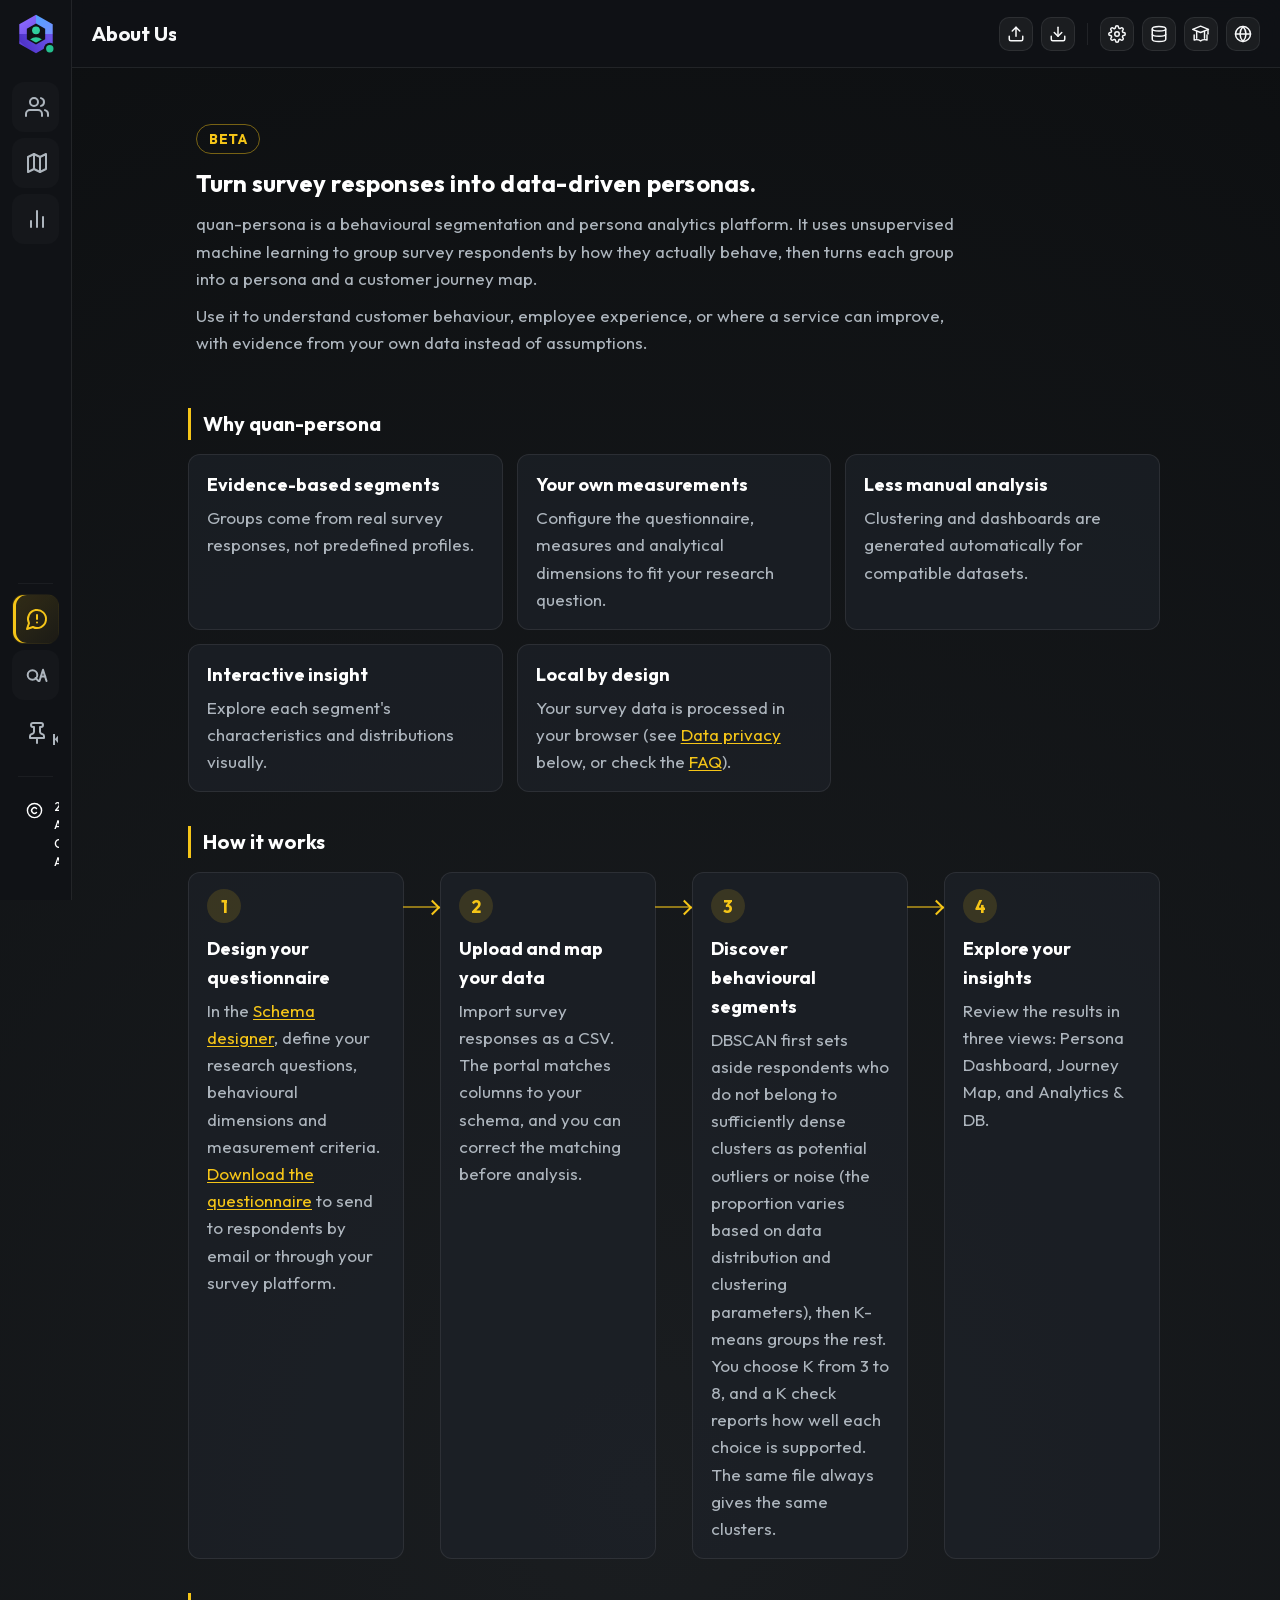
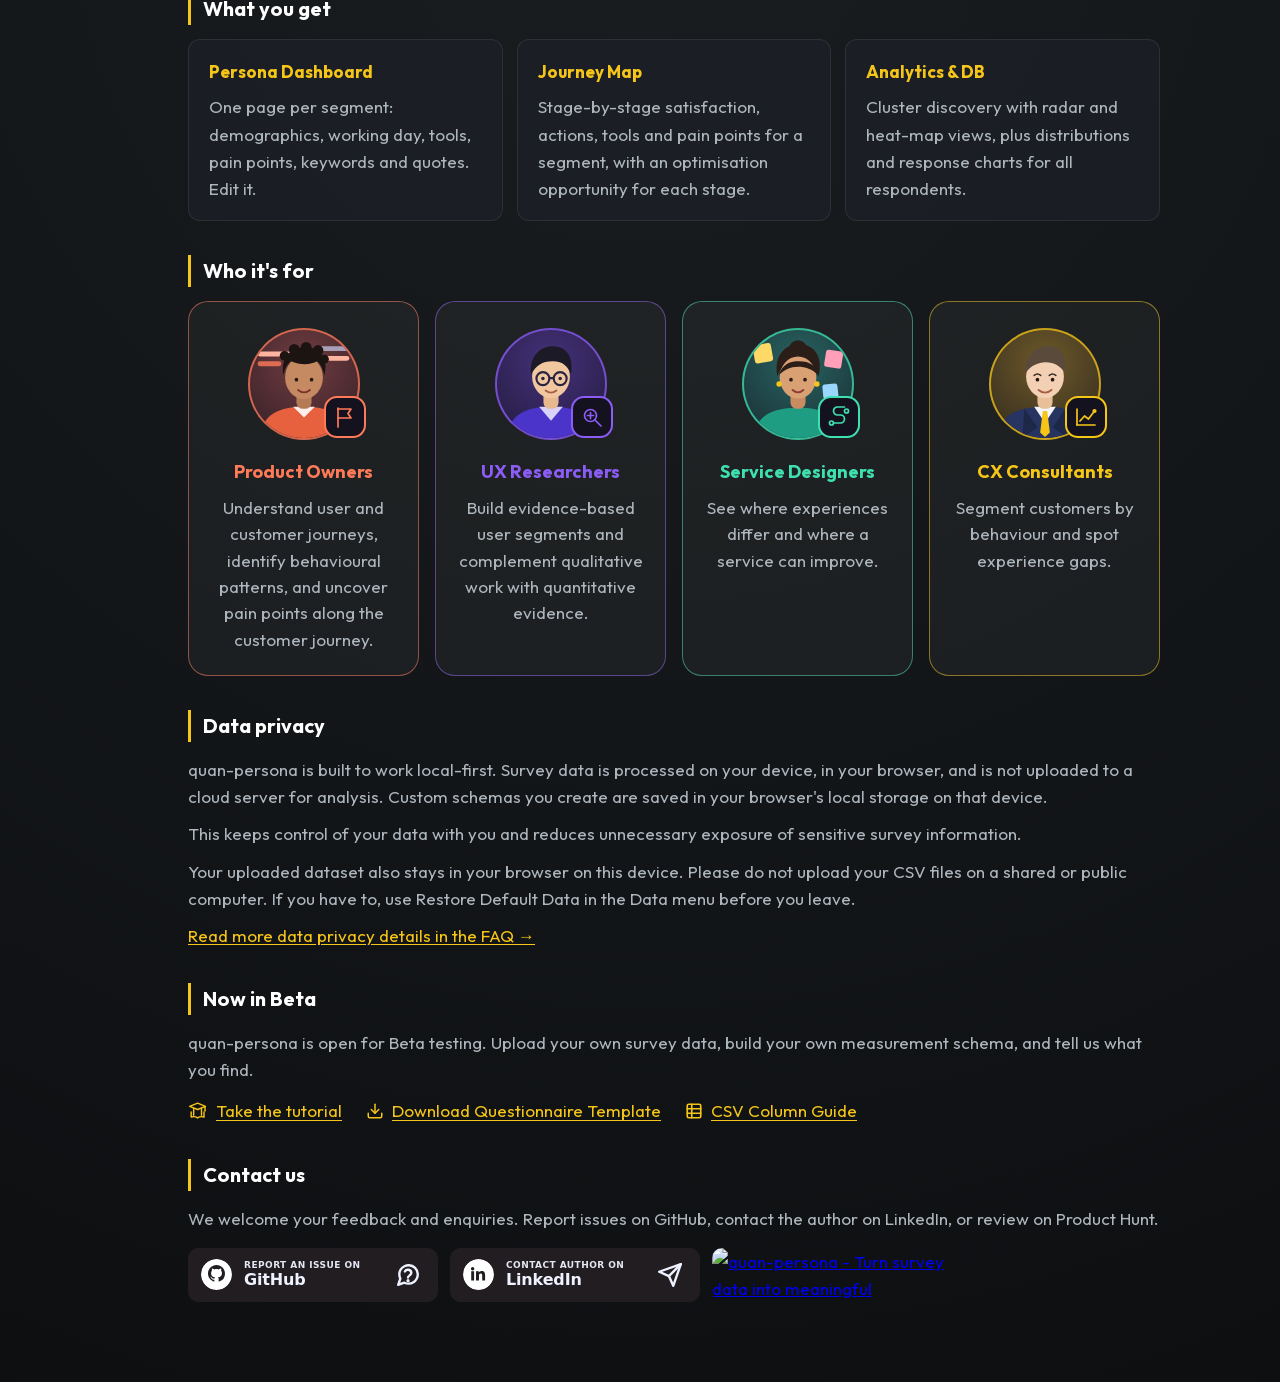
==== commit 56e4206b: "Add files via upload" ====
--- a/about.html
+++ b/about.html
@@ -117,7 +117,7 @@
         } catch (e) {}
     })();
     </script>
-    <link rel="stylesheet" href="portal.css?v=20261109c">
+    <link rel="stylesheet" href="portal.css?v=20261111a">
 </head>
 <body data-page="about">
     <div class="container">
@@ -302,7 +302,7 @@
                                 <a href="https://github.com/CLJL/quan-persona/issues" class="badge-action-btn" target="_blank" rel="noopener noreferrer" aria-label="Report an issue on GitHub" title="Report an issue on GitHub">
                                     <span class="badge-action-left">
                                         <span class="badge-action-brand">
-                                            <svg viewBox="0 0 31 31" width="40" height="40" aria-hidden="true"><circle cx="15.5" cy="15.5" r="15.5" fill="#FFFFFF"/><path fill="#221D21" fill-rule="evenodd" clip-rule="evenodd" d="M15.5 6C10.8 6 7 9.8 7 14.5c0 3.76 2.44 6.95 5.82 8.08.43.08.58-.18.58-.41 0-.2-.01-.74-.01-1.45-2.37.51-2.87-1.14-2.87-1.14-.39-.99-.94-1.25-.94-1.25-.77-.53.06-.52.06-.52.85.06 1.3.88 1.3.88.76 1.3 1.99.92 2.48.71.08-.55.3-.92.54-1.14-1.89-.22-3.87-.95-3.87-4.21 0-.93.33-1.69.88-2.29-.09-.22-.38-1.08.08-2.25 0 0 .72-.23 2.34.87.68-.19 1.41-.29 2.14-.29.73 0 1.46.1 2.14.29 1.62-1.1 2.34-.87 2.34-.87.46 1.17.17 2.03.08 2.25.55.6.87 1.36.87 2.29 0 3.27-1.99 3.99-3.88 4.2.31.26.58.78.58 1.58 0 1.14-.01 2.06-.01 2.34 0 .23.15.5.59.41A8.52 8.52 0 0 0 24 14.5C24 9.8 20.2 6 15.5 6z"/></svg>
+                                            <svg viewBox="0 0 31 31" width="31" height="31" aria-hidden="true"><circle cx="15.5" cy="15.5" r="15.5" fill="#FFFFFF"/><path fill="#221D21" fill-rule="evenodd" clip-rule="evenodd" d="M15.5 6C10.8 6 7 9.8 7 14.5c0 3.76 2.44 6.95 5.82 8.08.43.08.58-.18.58-.41 0-.2-.01-.74-.01-1.45-2.37.51-2.87-1.14-2.87-1.14-.39-.99-.94-1.25-.94-1.25-.77-.53.06-.52.06-.52.85.06 1.3.88 1.3.88.76 1.3 1.99.92 2.48.71.08-.55.3-.92.54-1.14-1.89-.22-3.87-.95-3.87-4.21 0-.93.33-1.69.88-2.29-.09-.22-.38-1.08.08-2.25 0 0 .72-.23 2.34.87.68-.19 1.41-.29 2.14-.29.73 0 1.46.1 2.14.29 1.62-1.1 2.34-.87 2.34-.87.46 1.17.17 2.03.08 2.25.55.6.87 1.36.87 2.29 0 3.27-1.99 3.99-3.88 4.2.31.26.58.78.58 1.58 0 1.14-.01 2.06-.01 2.34 0 .23.15.5.59.41A8.52 8.52 0 0 0 24 14.5C24 9.8 20.2 6 15.5 6z"/></svg>
                                         </span>
                                         <span class="badge-action-text">
                                             <span class="badge-action-sub">Report an issue on</span>
@@ -316,7 +316,7 @@
                                 <a href="https://www.linkedin.com/in/chen-ling-lai/" class="badge-action-btn" target="_blank" rel="noopener noreferrer" aria-label="Contact the author on LinkedIn" title="Contact the author on LinkedIn">
                                     <span class="badge-action-left">
                                         <span class="badge-action-brand">
-                                            <svg viewBox="0 0 31 31" width="40" height="40" aria-hidden="true"><circle cx="15.5" cy="15.5" r="15.5" fill="#FFFFFF"/><path fill="#221D21" d="M8.2 12.2h2.9v9.3H8.2v-9.3zM9.65 8c.95 0 1.7.75 1.7 1.7s-.75 1.7-1.7 1.7-1.7-.75-1.7-1.7S8.7 8 9.65 8zM13 12.2h2.8v1.3h.04c.39-.74 1.34-1.52 2.76-1.52 2.95 0 3.5 1.94 3.5 4.47v5.05h-2.9v-4.48c0-1.07-.02-2.45-1.49-2.45-1.49 0-1.72 1.17-1.72 2.37v4.56H13v-9.3z"/></svg>
+                                            <svg viewBox="0 0 31 31" width="31" height="31" aria-hidden="true"><circle cx="15.5" cy="15.5" r="15.5" fill="#FFFFFF"/><path fill="#221D21" d="M8.2 12.2h2.9v9.3H8.2v-9.3zM9.65 8c.95 0 1.7.75 1.7 1.7s-.75 1.7-1.7 1.7-1.7-.75-1.7-1.7S8.7 8 9.65 8zM13 12.2h2.8v1.3h.04c.39-.74 1.34-1.52 2.76-1.52 2.95 0 3.5 1.94 3.5 4.47v5.05h-2.9v-4.48c0-1.07-.02-2.45-1.49-2.45-1.49 0-1.72 1.17-1.72 2.37v4.56H13v-9.3z"/></svg>
                                         </span>
                                         <span class="badge-action-text">
                                             <span class="badge-action-sub">Contact author on</span>
@@ -399,7 +399,7 @@
                                 <a href="https://github.com/CLJL/quan-persona/issues" class="badge-action-btn" target="_blank" rel="noopener noreferrer" aria-label="在 GitHub 回報問題" title="在 GitHub 回報問題">
                                     <span class="badge-action-left">
                                         <span class="badge-action-brand">
-                                            <svg viewBox="0 0 31 31" width="40" height="40" aria-hidden="true"><circle cx="15.5" cy="15.5" r="15.5" fill="#FFFFFF"/><path fill="#221D21" fill-rule="evenodd" clip-rule="evenodd" d="M15.5 6C10.8 6 7 9.8 7 14.5c0 3.76 2.44 6.95 5.82 8.08.43.08.58-.18.58-.41 0-.2-.01-.74-.01-1.45-2.37.51-2.87-1.14-2.87-1.14-.39-.99-.94-1.25-.94-1.25-.77-.53.06-.52.06-.52.85.06 1.3.88 1.3.88.76 1.3 1.99.92 2.48.71.08-.55.3-.92.54-1.14-1.89-.22-3.87-.95-3.87-4.21 0-.93.33-1.69.88-2.29-.09-.22-.38-1.08.08-2.25 0 0 .72-.23 2.34.87.68-.19 1.41-.29 2.14-.29.73 0 1.46.1 2.14.29 1.62-1.1 2.34-.87 2.34-.87.46 1.17.17 2.03.08 2.25.55.6.87 1.36.87 2.29 0 3.27-1.99 3.99-3.88 4.2.31.26.58.78.58 1.58 0 1.14-.01 2.06-.01 2.34 0 .23.15.5.59.41A8.52 8.52 0 0 0 24 14.5C24 9.8 20.2 6 15.5 6z"/></svg>
+                                            <svg viewBox="0 0 31 31" width="31" height="31" aria-hidden="true"><circle cx="15.5" cy="15.5" r="15.5" fill="#FFFFFF"/><path fill="#221D21" fill-rule="evenodd" clip-rule="evenodd" d="M15.5 6C10.8 6 7 9.8 7 14.5c0 3.76 2.44 6.95 5.82 8.08.43.08.58-.18.58-.41 0-.2-.01-.74-.01-1.45-2.37.51-2.87-1.14-2.87-1.14-.39-.99-.94-1.25-.94-1.25-.77-.53.06-.52.06-.52.85.06 1.3.88 1.3.88.76 1.3 1.99.92 2.48.71.08-.55.3-.92.54-1.14-1.89-.22-3.87-.95-3.87-4.21 0-.93.33-1.69.88-2.29-.09-.22-.38-1.08.08-2.25 0 0 .72-.23 2.34.87.68-.19 1.41-.29 2.14-.29.73 0 1.46.1 2.14.29 1.62-1.1 2.34-.87 2.34-.87.46 1.17.17 2.03.08 2.25.55.6.87 1.36.87 2.29 0 3.27-1.99 3.99-3.88 4.2.31.26.58.78.58 1.58 0 1.14-.01 2.06-.01 2.34 0 .23.15.5.59.41A8.52 8.52 0 0 0 24 14.5C24 9.8 20.2 6 15.5 6z"/></svg>
                                         </span>
                                         <span class="badge-action-text">
                                             <span class="badge-action-sub">在 GITHUB 回報問題</span>
@@ -413,7 +413,7 @@
                                 <a href="https://www.linkedin.com/in/chen-ling-lai/" class="badge-action-btn" target="_blank" rel="noopener noreferrer" aria-label="在 LinkedIn 聯絡作者" title="在 LinkedIn 聯絡作者">
                                     <span class="badge-action-left">
                                         <span class="badge-action-brand">
-                                            <svg viewBox="0 0 31 31" width="40" height="40" aria-hidden="true"><circle cx="15.5" cy="15.5" r="15.5" fill="#FFFFFF"/><path fill="#221D21" d="M8.2 12.2h2.9v9.3H8.2v-9.3zM9.65 8c.95 0 1.7.75 1.7 1.7s-.75 1.7-1.7 1.7-1.7-.75-1.7-1.7S8.7 8 9.65 8zM13 12.2h2.8v1.3h.04c.39-.74 1.34-1.52 2.76-1.52 2.95 0 3.5 1.94 3.5 4.47v5.05h-2.9v-4.48c0-1.07-.02-2.45-1.49-2.45-1.49 0-1.72 1.17-1.72 2.37v4.56H13v-9.3z"/></svg>
+                                            <svg viewBox="0 0 31 31" width="31" height="31" aria-hidden="true"><circle cx="15.5" cy="15.5" r="15.5" fill="#FFFFFF"/><path fill="#221D21" d="M8.2 12.2h2.9v9.3H8.2v-9.3zM9.65 8c.95 0 1.7.75 1.7 1.7s-.75 1.7-1.7 1.7-1.7-.75-1.7-1.7S8.7 8 9.65 8zM13 12.2h2.8v1.3h.04c.39-.74 1.34-1.52 2.76-1.52 2.95 0 3.5 1.94 3.5 4.47v5.05h-2.9v-4.48c0-1.07-.02-2.45-1.49-2.45-1.49 0-1.72 1.17-1.72 2.37v4.56H13v-9.3z"/></svg>
                                         </span>
                                         <span class="badge-action-text">
                                             <span class="badge-action-sub">在 LINKEDIN 聯絡作者</span>
@@ -435,6 +435,6 @@
 
     <script src="journey_schemas_modular.js"></script>
     <script src="portal-questionnaire-generator.js"></script>
-    <script src="portal-static.js?v=20261109c"></script>
+    <script src="portal-static.js?v=20261111a"></script>
 </body>
 </html>
--- a/portal.css
+++ b/portal.css
@@ -458,7 +458,7 @@
             width: 250px;
             height: 54px;
             box-sizing: border-box;
-            padding: 0 14px 0 8px;
+            padding: 0 14px 0 12px;
             background: #221D21;
             border: 1px solid #221D21;
             border-radius: 10px;
@@ -481,22 +481,22 @@
         .badge-action-left {
             display: inline-flex;
             align-items: center;
-            gap: 10px;
+            gap: 12px;
         }
         .badge-action-brand {
             display: inline-flex;
             align-items: center;
             justify-content: center;
             flex-shrink: 0;
-            width: 40px;
-            height: 40px;
+            width: 31px;
+            height: 31px;
             border-radius: 50%;
             overflow: hidden;
         }
         .badge-action-brand svg {
             display: block;
-            width: 40px;
-            height: 40px;
+            width: 31px;
+            height: 31px;
         }
         .badge-action-text {
             display: inline-flex;
@@ -1663,32 +1663,33 @@
             color: #fff;
         }
         #csv-guide-modal #csv-guide-subtitle {
+            font-size: var(--fs-body) !important;
+            color: #94a3b8 !important;
+            line-height: 1.45 !important;
+        }
+        #csv-guide-modal ul {
+            font-size: var(--fs-body) !important;
+            line-height: 1.6 !important;
+            color: #cbd5e1 !important;
+        }
+        #csv-guide-modal summary {
+            font-size: var(--fs-subtitle) !important;
+            font-weight: 700 !important;
+            color: #fff;
+        }
+        #csv-guide-modal summary span {
             font-size: var(--fs-small) !important;
-            color: #94a3b8 !important;
-        }
-        #csv-guide-modal ul {
+            font-weight: 500 !important;
+            color: #94a3b8;
+        }
+        #csv-guide-modal th {
+            font-size: var(--fs-small) !important;
+            font-weight: 600 !important;
+            color: #94a3b8;
+        }
+        #csv-guide-modal td {
             font-size: var(--fs-small) !important;
             line-height: 1.55 !important;
-            color: #cbd5e1 !important;
-        }
-        #csv-guide-modal summary {
-            font-size: var(--fs-body) !important;
-            font-weight: 600 !important;
-            color: #fff;
-        }
-        #csv-guide-modal summary span {
-            font-size: var(--fs-caption) !important;
-            font-weight: 400 !important;
-            color: #94a3b8;
-        }
-        #csv-guide-modal th {
-            font-size: var(--fs-caption) !important;
-            font-weight: 600 !important;
-            color: #94a3b8;
-        }
-        #csv-guide-modal td {
-            font-size: var(--fs-small) !important;
-            line-height: 1.5 !important;
         }
 
         /* ==================== COMMERCIAL VIDEO MODAL ==================== */
@@ -3121,35 +3122,41 @@
 
     /* CSV Guide Modal Typography Consistency */
     #csv-guide-modal #csv-guide-title {
-        font-size: var(--fs-subtitle) !important;
+        font-size: var(--fs-title) !important;
         font-weight: 700 !important;
     }
     #csv-guide-modal #csv-guide-subtitle {
-        font-size: var(--fs-caption) !important;
+        font-size: var(--fs-body) !important;
         color: #94a3b8 !important;
+        line-height: 1.45 !important;
     }
     #csv-guide-modal ul {
-        font-size: var(--fs-small) !important;
-        line-height: 1.5 !important;
-        padding-left: 18px !important;
+        font-size: var(--fs-body) !important;
+        line-height: 1.6 !important;
+        padding-left: 20px !important;
         color: #cbd5e1 !important;
     }
+    #csv-guide-modal ul li {
+        margin-bottom: 6px !important;
+    }
     #csv-guide-modal summary {
-        font-size: var(--fs-body) !important;
+        font-size: var(--fs-subtitle) !important;
+        font-weight: 700 !important;
+        padding: 12px 14px !important;
+    }
+    #csv-guide-modal summary span {
+        font-size: var(--fs-small) !important;
+        font-weight: 500 !important;
+    }
+    #csv-guide-modal th {
+        font-size: var(--fs-small) !important;
         font-weight: 600 !important;
         padding: 10px 12px !important;
     }
-    #csv-guide-modal summary span {
-        font-size: var(--fs-caption) !important;
-        font-weight: 400 !important;
-    }
-    #csv-guide-modal th {
-        font-size: var(--fs-caption) !important;
-        font-weight: 600 !important;
-    }
     #csv-guide-modal td {
-        font-size: var(--fs-caption) !important;
-        line-height: 1.45 !important;
+        font-size: var(--fs-small) !important;
+        line-height: 1.55 !important;
+        padding: 10px 12px !important;
     }
 
     /* CSV Guide Modal Responsive & Synchronized Button Typography */
@@ -3177,11 +3184,11 @@
     #csv-guide-btn-dict,
     #csv-guide-btn-template {
         width: 100% !important;
-        min-height: 44px !important;
-        font-size: var(--fs-small) !important;
+        min-height: 48px !important;
+        font-size: var(--fs-body) !important;
         font-weight: 600 !important;
         line-height: 1.35 !important;
-        padding: 10px 14px !important;
+        padding: 12px 16px !important;
         justify-content: center !important;
         text-align: center !important;
         box-sizing: border-box !important;
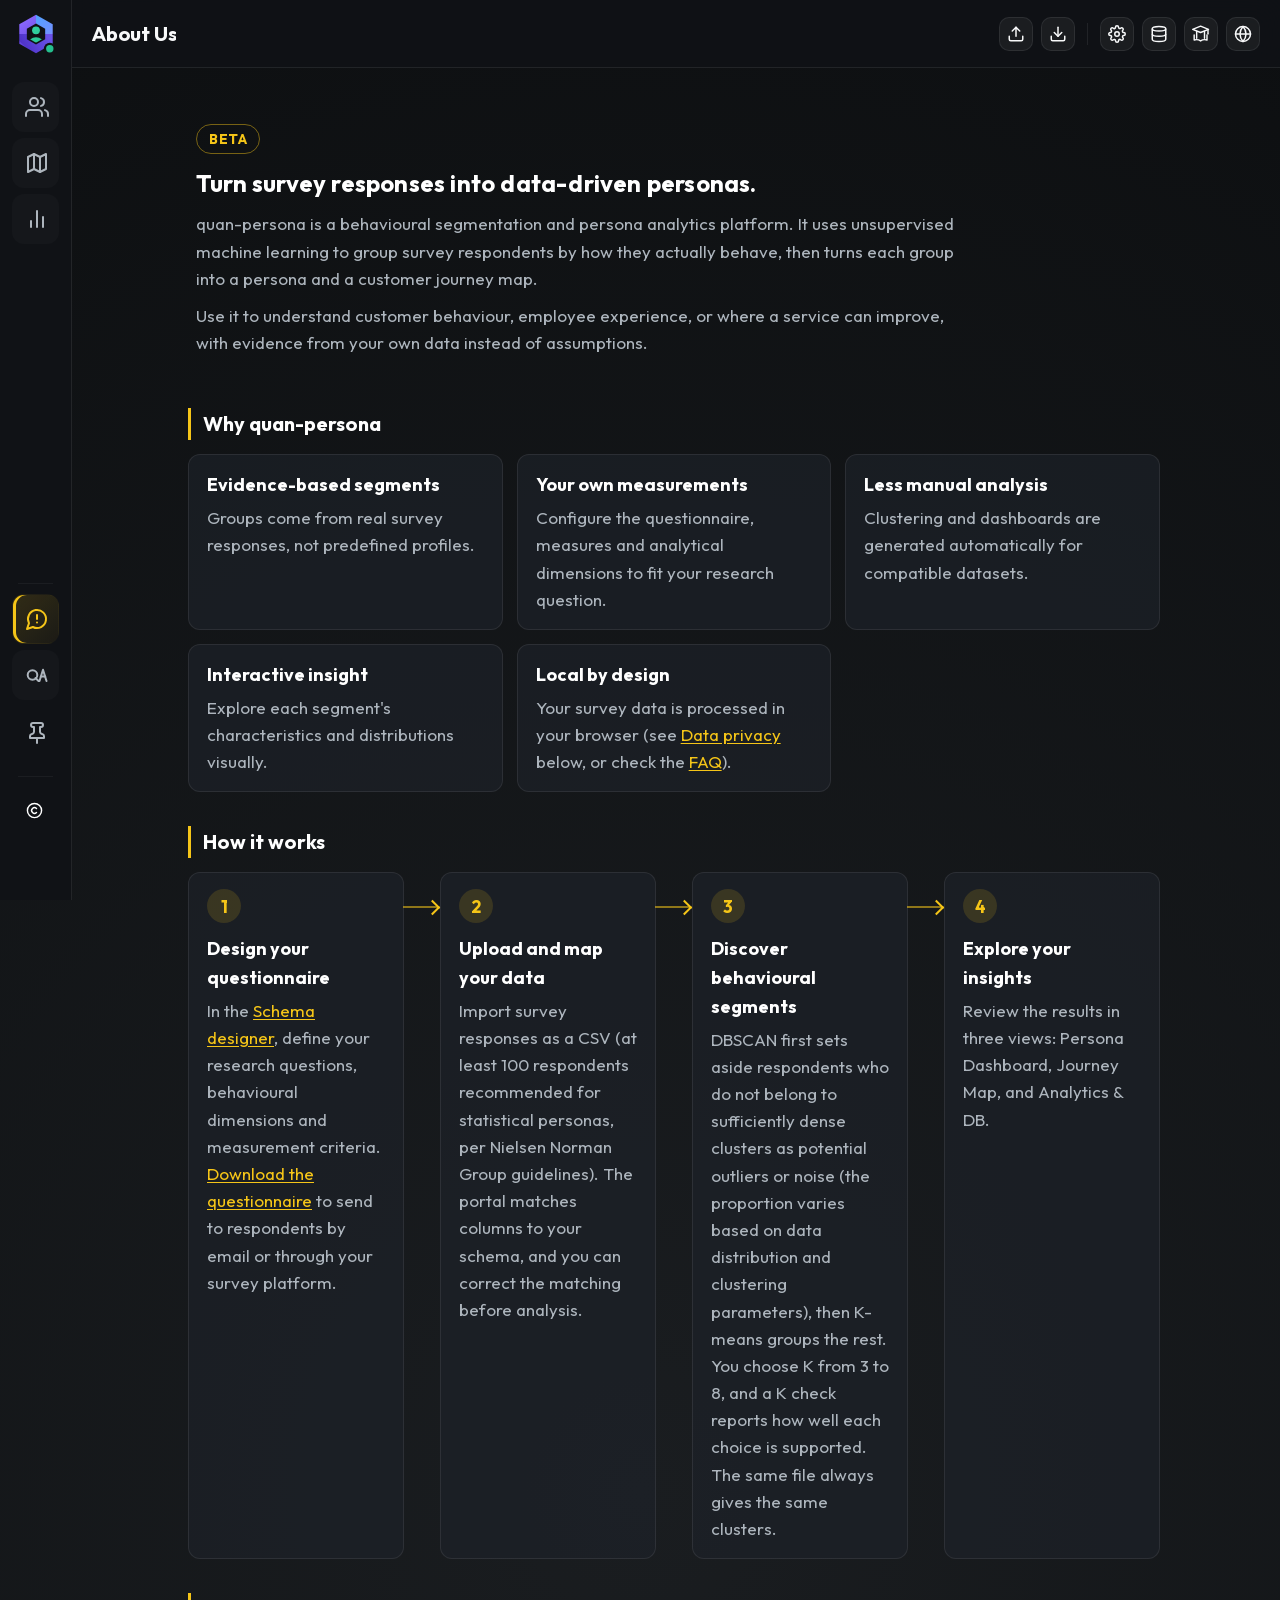
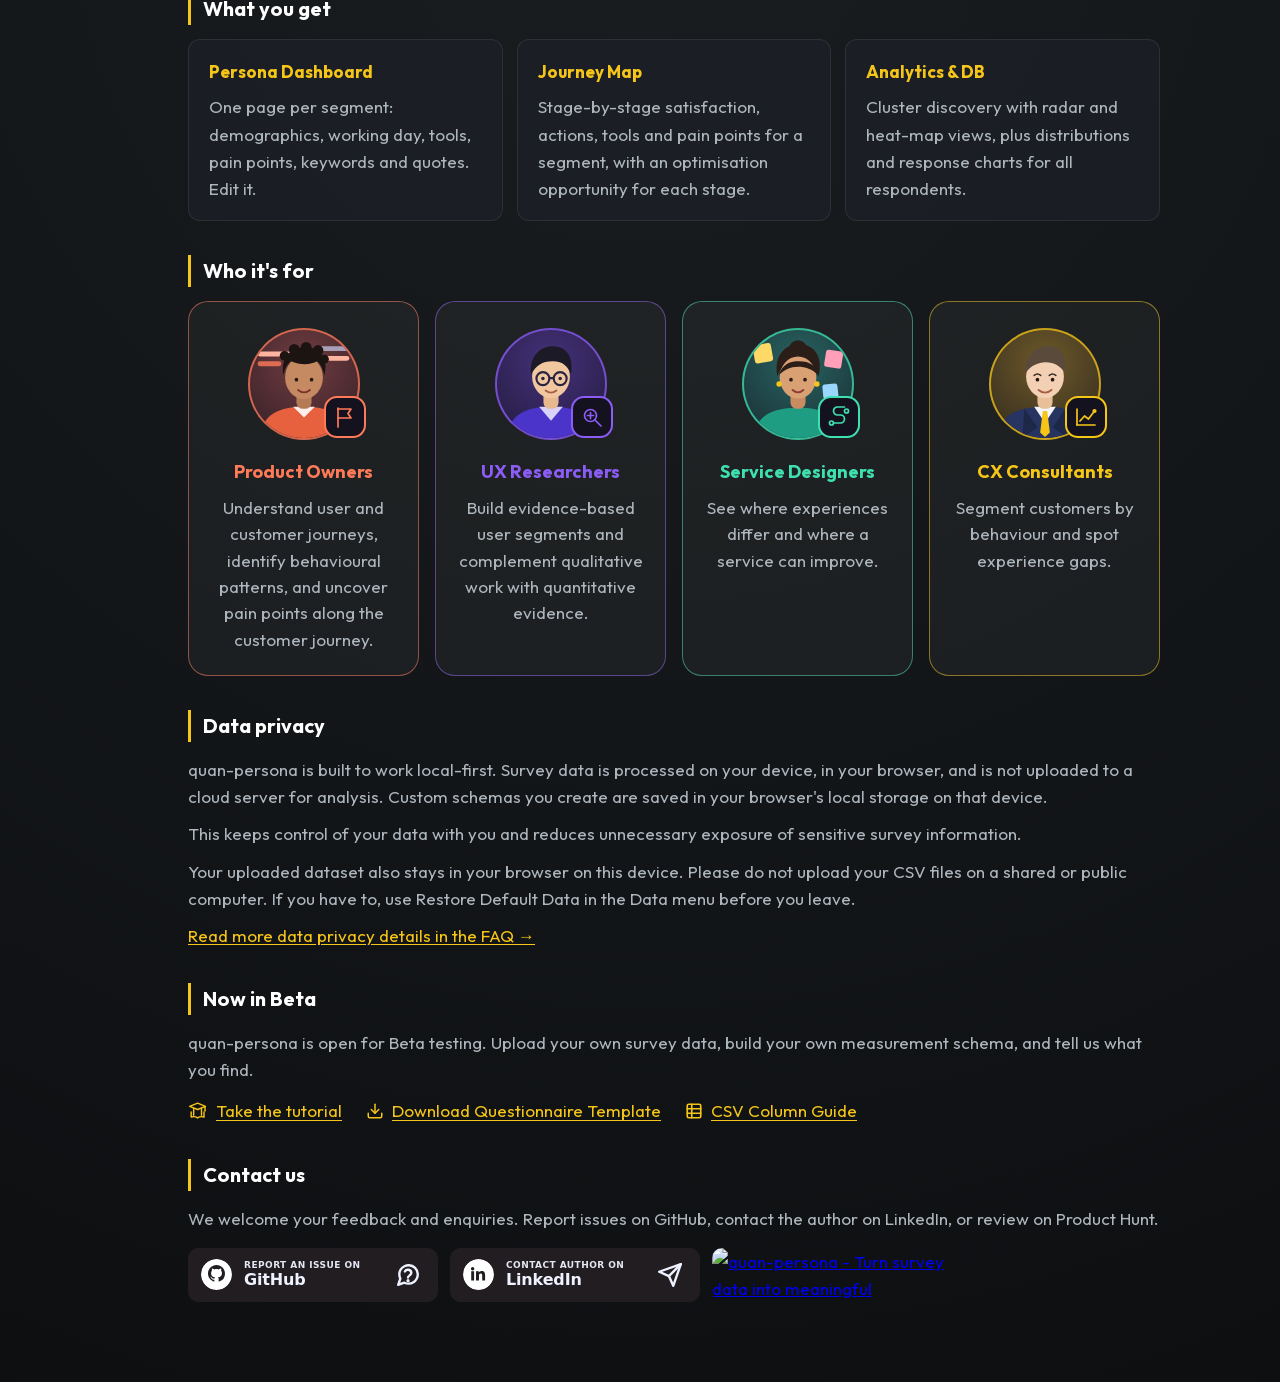
==== commit f7b3e581: "Add files via upload" ====
--- a/about.html
+++ b/about.html
@@ -117,7 +117,7 @@
         } catch (e) {}
     })();
     </script>
-    <link rel="stylesheet" href="portal.css?v=20261111a">
+    <link rel="stylesheet" href="portal.css?v=20261112a">
 </head>
 <body data-page="about">
     <div class="container">
@@ -180,9 +180,9 @@
                         <svg width="18" height="18" viewBox="0 0 24 24" fill="none" stroke="currentColor" stroke-width="2" stroke-linecap="round" stroke-linejoin="round"><circle cx="12" cy="12" r="10"></circle><line x1="2" y1="12" x2="22" y2="12"></line><path d="M12 2a15.3 15.3 0 0 1 4 10 15.3 15.3 0 0 1-4 10 15.3 15.3 0 0 1-4-10 15.3 15.3 0 0 1 4-10z"></path></svg>
                         <span class="tip" data-i18n="langMenu">Language</span>
                     </button>
-                    <div class="menu-pop" id="lang-menu" role="menu" style="min-width: 220px;">
+                    <div class="menu-pop" id="lang-menu" role="menu" style="min-width: 180px;">
                         <button type="button" class="menu-item" role="menuitemradio" data-lang="en" onclick="chooseLang('en')"><span>English</span><span class="menu-check">✓</span></button>
-                        <button type="button" class="menu-item" role="menuitemradio" data-lang="zh" onclick="chooseLang('zh')"><span>Traditional Chinese (繁體中文)</span><span class="menu-check">✓</span></button>
+                        <button type="button" class="menu-item" role="menuitemradio" data-lang="zh" onclick="chooseLang('zh')"><span>繁體中文</span><span class="menu-check">✓</span></button>
                     </div>
                 </div>
             </div>
@@ -253,7 +253,7 @@
                         <h3>How it works</h3>
                         <div class="about-grid about-flow">
                             <div class="about-card about-step"><div class="n">1</div><div><b>Design your questionnaire</b><span>In the <a href="#" onclick="openSchemaBuilderModal(); return false;" class="about-link" style="text-decoration: underline;">Schema designer</a>, define your research questions, behavioural dimensions and measurement criteria. <a href="#" onclick="openQuestionnaireTemplate(); return false;" class="about-link" style="text-decoration: underline;">Download the questionnaire</a> to send to respondents by email or through your survey platform.</span></div></div>
-                            <div class="about-card about-step"><div class="n">2</div><div><b>Upload and map your data</b><span>Import survey responses as a CSV. The portal matches columns to your schema, and you can correct the matching before analysis.</span></div></div>
+                            <div class="about-card about-step"><div class="n">2</div><div><b>Upload and map your data</b><span>Import survey responses as a CSV (at least 100 respondents recommended for statistical personas, per Nielsen Norman Group guidelines). The portal matches columns to your schema, and you can correct the matching before analysis.</span></div></div>
                             <div class="about-card about-step"><div class="n">3</div><div><b>Discover behavioural segments</b><span>DBSCAN first sets aside respondents who do not belong to sufficiently dense clusters as potential outliers or noise (the proportion varies based on data distribution and clustering parameters), then K-means groups the rest. You choose K from 3 to 8, and a K check reports how well each choice is supported. The same file always gives the same clusters.</span></div></div>
                             <div class="about-card about-step"><div class="n">4</div><div><b>Explore your insights</b><span>Review the results in three views: Persona Dashboard, Journey Map, and Analytics &amp; DB.</span></div></div>
                         </div>
@@ -350,7 +350,7 @@
                         <h3>運作方式</h3>
                         <div class="about-grid about-flow">
                             <div class="about-card about-step"><div class="n">1</div><div><b>設計問卷</b><span>在 <a href="#" onclick="openSchemaBuilderModal(); return false;" class="about-link" style="text-decoration: underline;">Schema 設計工具</a>中，定義研究問題、行為構面與衡量標準。再<a href="#" onclick="openQuestionnaireTemplate(); return false;" class="about-link" style="text-decoration: underline;">下載問卷</a>，透過電子郵件或問卷平台發送給受訪者。</span></div></div>
-                            <div class="about-card about-step"><div class="n">2</div><div><b>上傳並對應資料</b><span>匯入 CSV 格式的問卷資料，系統會依你的衡量架構自動比對欄位，分析前也可以自行調整對應。</span></div></div>
+                            <div class="about-card about-step"><div class="n">2</div><div><b>上傳並對應資料</b><span>匯入 CSV 格式的問卷資料（依 Nielsen Norman Group 指引，統計人物誌建議至少需 100 位受訪者）。系統會依你的衡量架構自動比對欄位，分析前也可以自行調整對應。</span></div></div>
                             <div class="about-card about-step"><div class="n">3</div><div><b>找出行為分群</b><span>先以 DBSCAN 依資料密度與分佈識別並排除離群值與雜訊點（比例依數據特徵與分群參數而異），再以 K-means 將其餘受訪者分群。K 值可在 3 到 8 之間自行選擇，並提供 K 值檢查，了解每個選擇的支持程度。同一份檔案，每次都會得到相同的分群結果。</span></div></div>
                             <div class="about-card about-step"><div class="n">4</div><div><b>探索洞察</b><span>透過三個檢視來閱讀分析結果：人物誌看板、歷程地圖、數據分析與資料庫。</span></div></div>
                         </div>
@@ -435,6 +435,6 @@
 
     <script src="journey_schemas_modular.js"></script>
     <script src="portal-questionnaire-generator.js"></script>
-    <script src="portal-static.js?v=20261111a"></script>
+    <script src="portal-static.js?v=20261112a"></script>
 </body>
 </html>
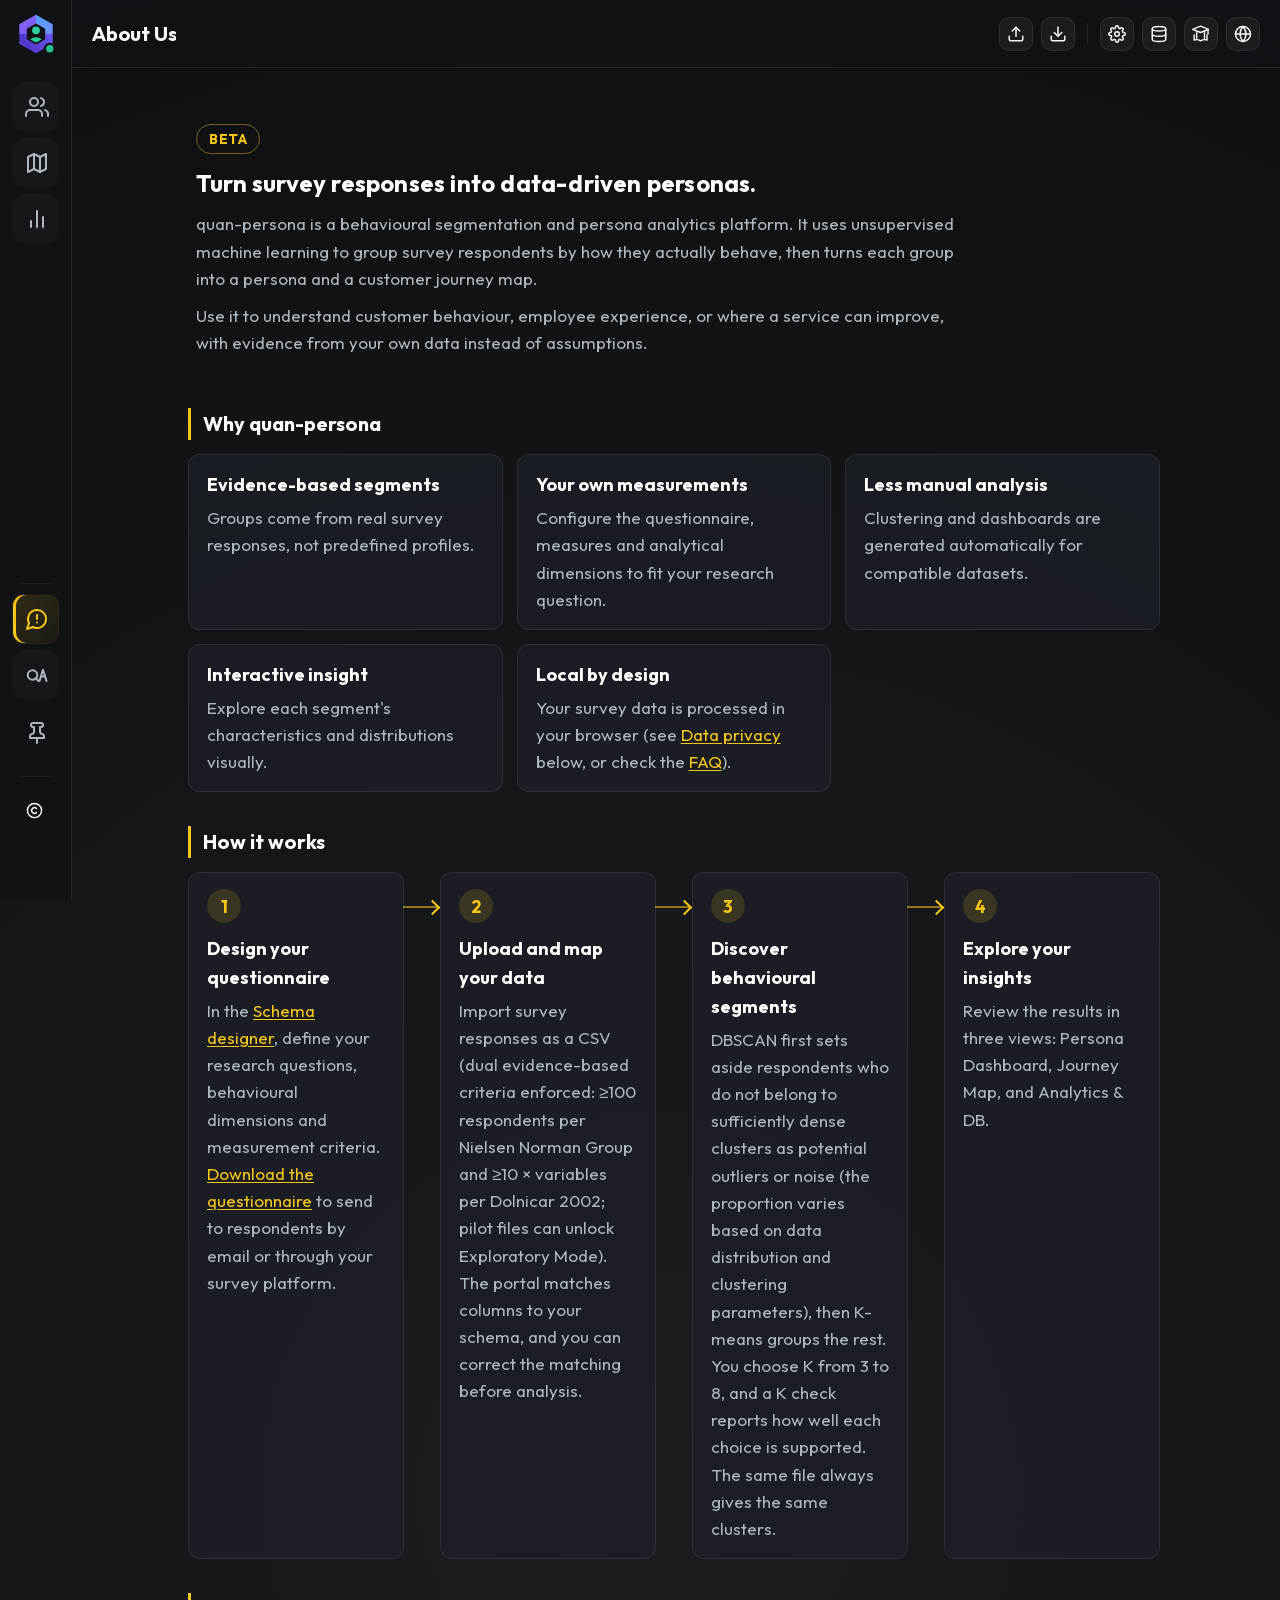
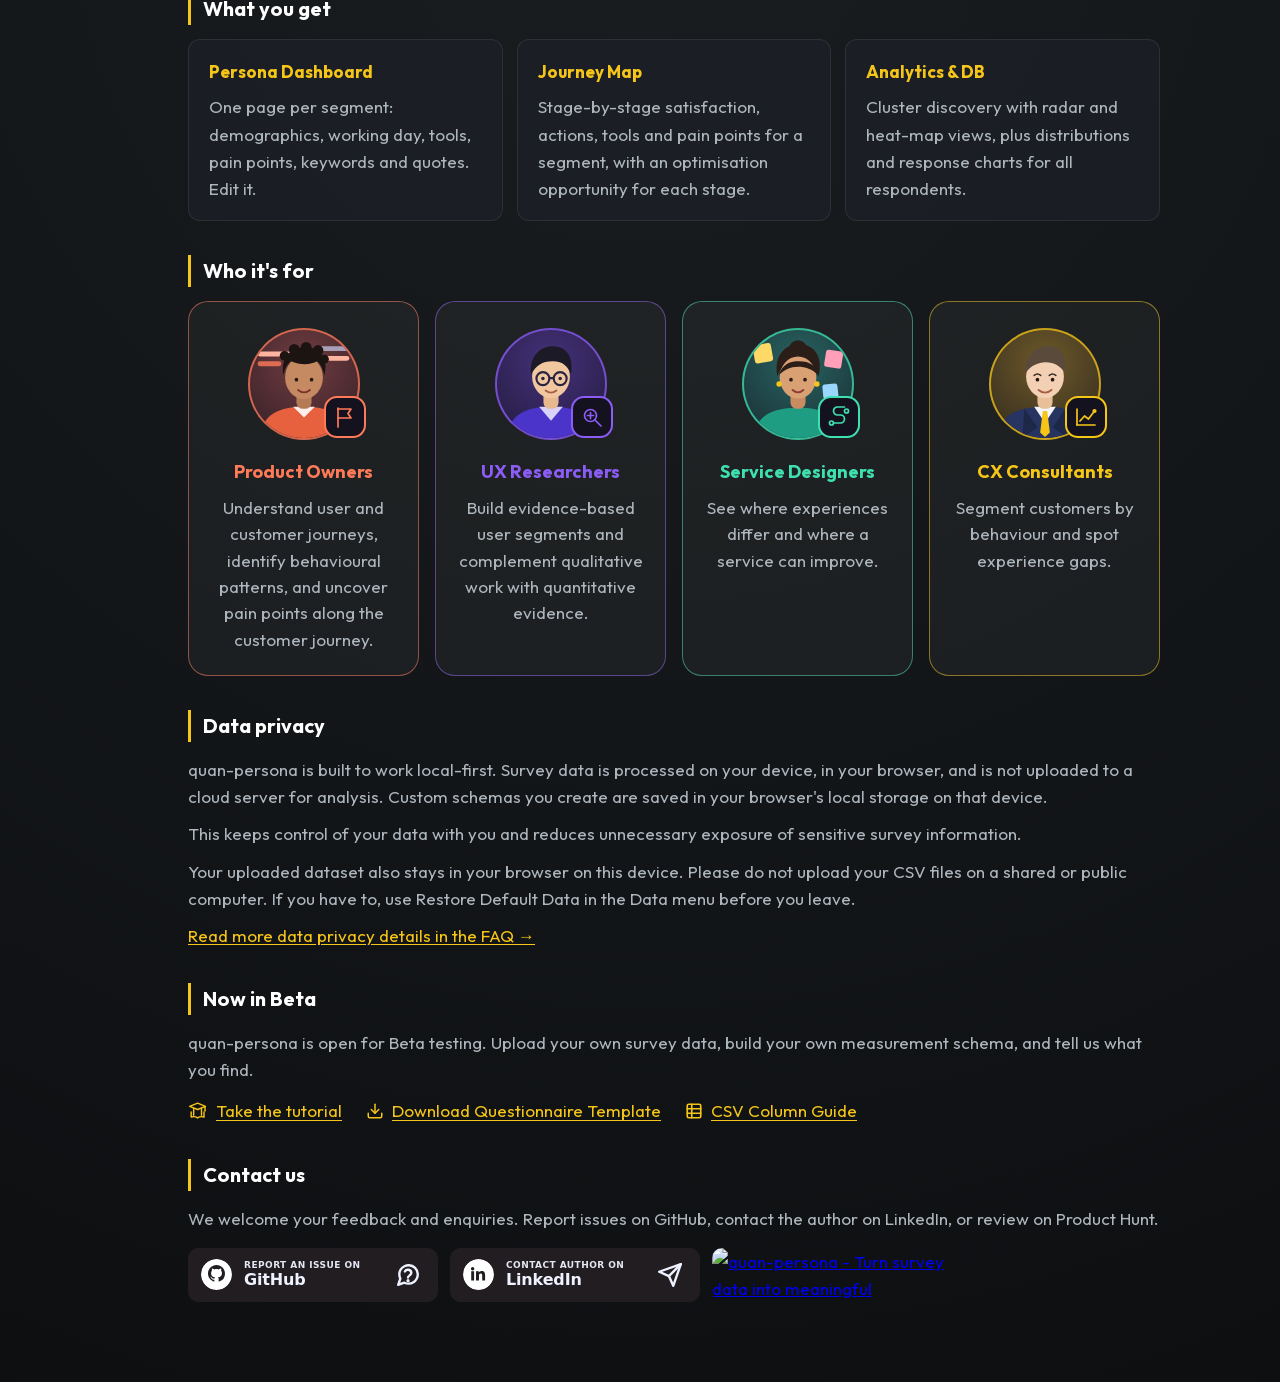
==== commit 3c107c51: "Add files via upload" ====
--- a/about.html
+++ b/about.html
@@ -253,7 +253,7 @@
                         <h3>How it works</h3>
                         <div class="about-grid about-flow">
                             <div class="about-card about-step"><div class="n">1</div><div><b>Design your questionnaire</b><span>In the <a href="#" onclick="openSchemaBuilderModal(); return false;" class="about-link" style="text-decoration: underline;">Schema designer</a>, define your research questions, behavioural dimensions and measurement criteria. <a href="#" onclick="openQuestionnaireTemplate(); return false;" class="about-link" style="text-decoration: underline;">Download the questionnaire</a> to send to respondents by email or through your survey platform.</span></div></div>
-                            <div class="about-card about-step"><div class="n">2</div><div><b>Upload and map your data</b><span>Import survey responses as a CSV (at least 100 respondents recommended for statistical personas, per Nielsen Norman Group guidelines). The portal matches columns to your schema, and you can correct the matching before analysis.</span></div></div>
+                            <div class="about-card about-step"><div class="n">2</div><div><b>Upload and map your data</b><span>Import survey responses as a CSV (dual evidence-based criteria enforced: &ge;100 respondents per Nielsen Norman Group and &ge;10 &times; variables per Dolnicar 2002; pilot files can unlock Exploratory Mode). The portal matches columns to your schema, and you can correct the matching before analysis.</span></div></div>
                             <div class="about-card about-step"><div class="n">3</div><div><b>Discover behavioural segments</b><span>DBSCAN first sets aside respondents who do not belong to sufficiently dense clusters as potential outliers or noise (the proportion varies based on data distribution and clustering parameters), then K-means groups the rest. You choose K from 3 to 8, and a K check reports how well each choice is supported. The same file always gives the same clusters.</span></div></div>
                             <div class="about-card about-step"><div class="n">4</div><div><b>Explore your insights</b><span>Review the results in three views: Persona Dashboard, Journey Map, and Analytics &amp; DB.</span></div></div>
                         </div>
@@ -350,7 +350,7 @@
                         <h3>運作方式</h3>
                         <div class="about-grid about-flow">
                             <div class="about-card about-step"><div class="n">1</div><div><b>設計問卷</b><span>在 <a href="#" onclick="openSchemaBuilderModal(); return false;" class="about-link" style="text-decoration: underline;">Schema 設計工具</a>中，定義研究問題、行為構面與衡量標準。再<a href="#" onclick="openQuestionnaireTemplate(); return false;" class="about-link" style="text-decoration: underline;">下載問卷</a>，透過電子郵件或問卷平台發送給受訪者。</span></div></div>
-                            <div class="about-card about-step"><div class="n">2</div><div><b>上傳並對應資料</b><span>匯入 CSV 格式的問卷資料（依 Nielsen Norman Group 指引，統計人物誌建議至少需 100 位受訪者）。系統會依你的衡量架構自動比對欄位，分析前也可以自行調整對應。</span></div></div>
+                            <div class="about-card about-step"><div class="n">2</div><div><b>上傳並對應資料</b><span>匯入 CSV 格式的問卷資料（嚴格採行雙重實證門檻：NN/g 建議 &ge;100 位受訪者，Dolnicar 2002 建議 &ge;10 &times; 衡量變數；雛形測試可手動解鎖探索模式）。系統會依你的衡量架構自動比對欄位，分析前也可以自行調整對應。</span></div></div>
                             <div class="about-card about-step"><div class="n">3</div><div><b>找出行為分群</b><span>先以 DBSCAN 依資料密度與分佈識別並排除離群值與雜訊點（比例依數據特徵與分群參數而異），再以 K-means 將其餘受訪者分群。K 值可在 3 到 8 之間自行選擇，並提供 K 值檢查，了解每個選擇的支持程度。同一份檔案，每次都會得到相同的分群結果。</span></div></div>
                             <div class="about-card about-step"><div class="n">4</div><div><b>探索洞察</b><span>透過三個檢視來閱讀分析結果：人物誌看板、歷程地圖、數據分析與資料庫。</span></div></div>
                         </div>
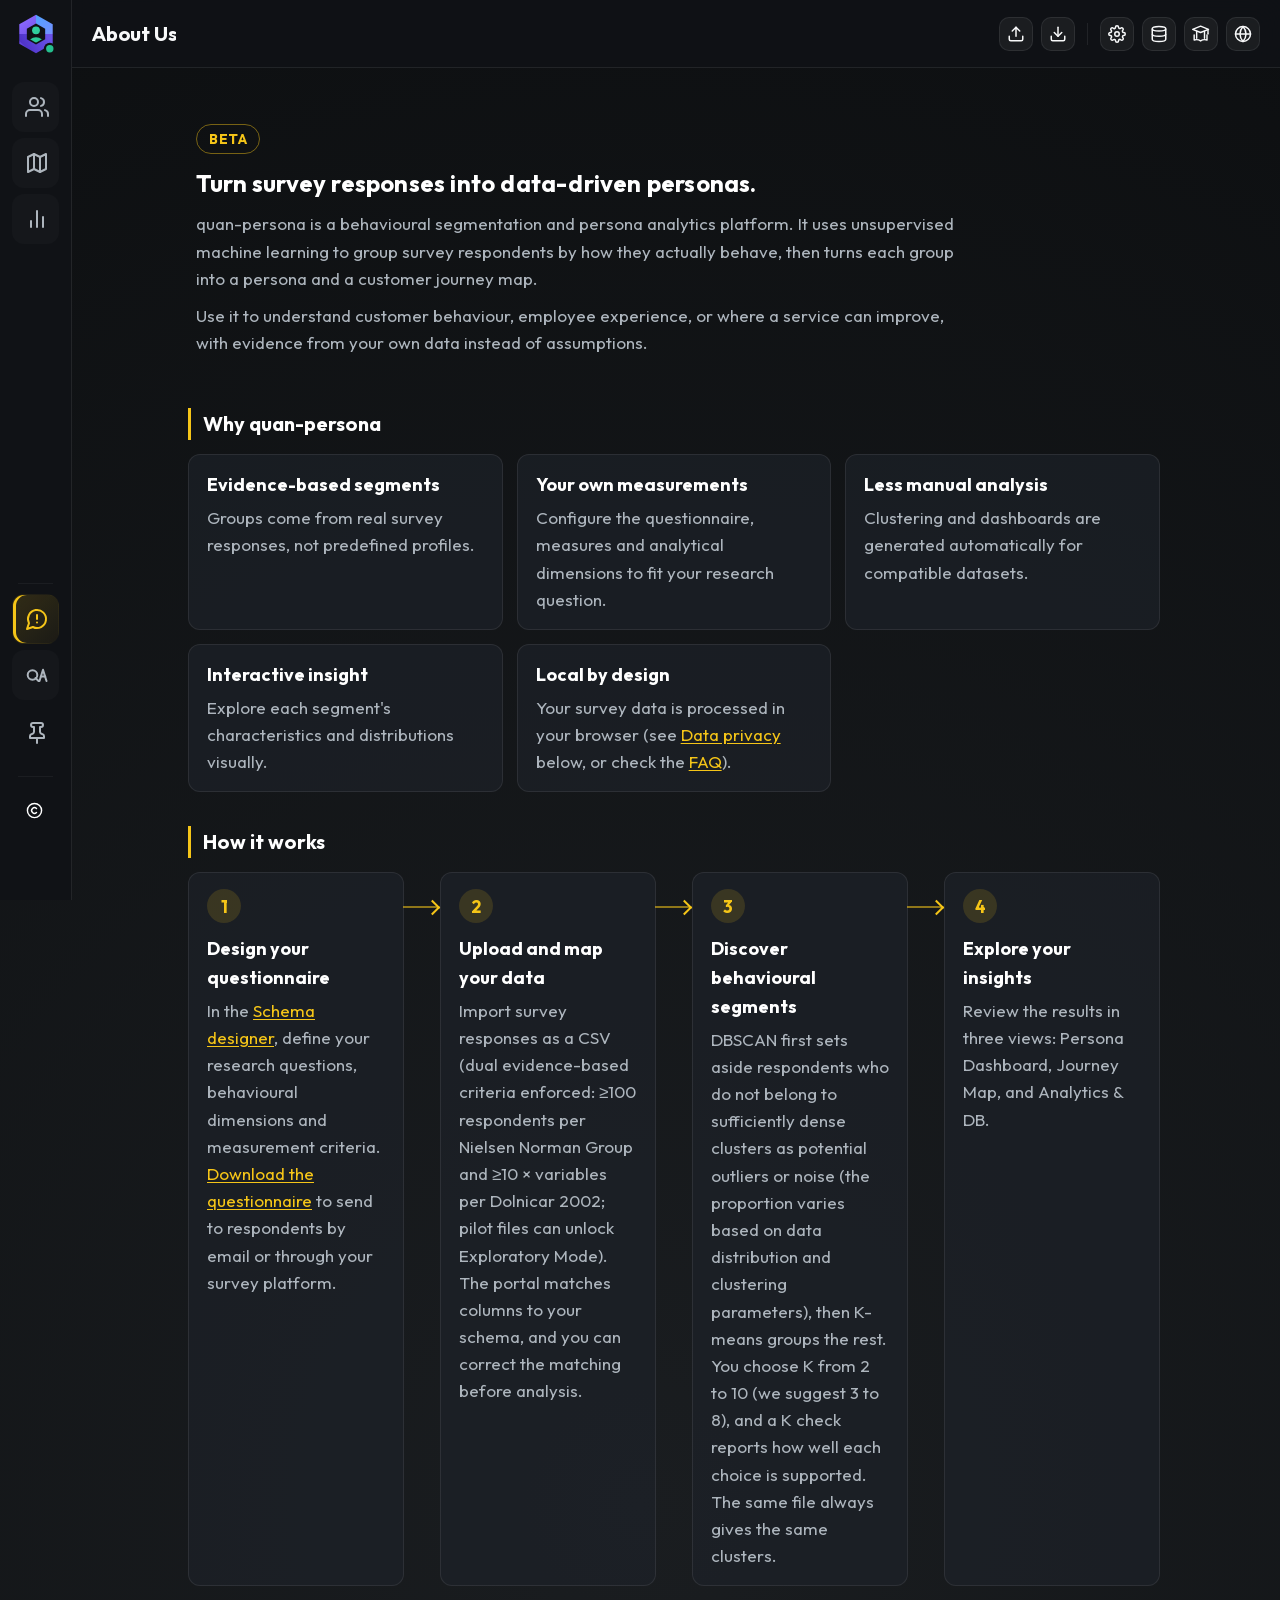
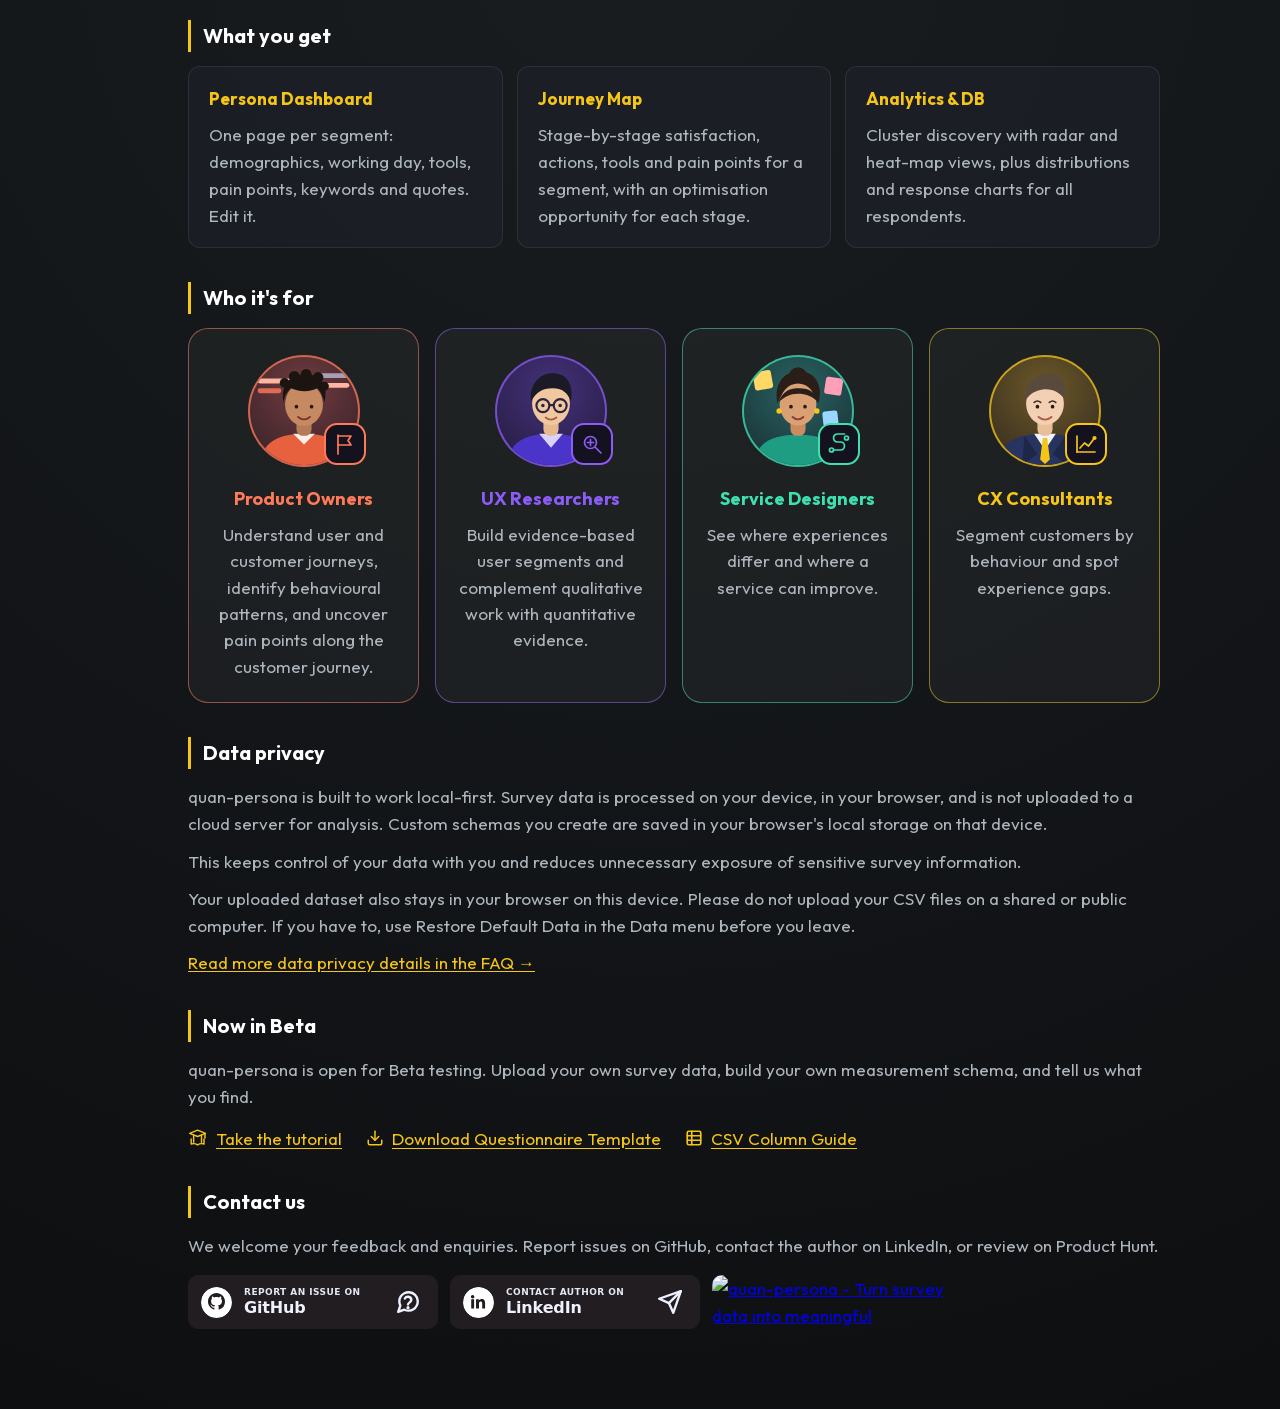
==== commit 6e275fa5: "Add files via upload" ====
--- a/about.html
+++ b/about.html
@@ -254,7 +254,7 @@
                         <div class="about-grid about-flow">
                             <div class="about-card about-step"><div class="n">1</div><div><b>Design your questionnaire</b><span>In the <a href="#" onclick="openSchemaBuilderModal(); return false;" class="about-link" style="text-decoration: underline;">Schema designer</a>, define your research questions, behavioural dimensions and measurement criteria. <a href="#" onclick="openQuestionnaireTemplate(); return false;" class="about-link" style="text-decoration: underline;">Download the questionnaire</a> to send to respondents by email or through your survey platform.</span></div></div>
                             <div class="about-card about-step"><div class="n">2</div><div><b>Upload and map your data</b><span>Import survey responses as a CSV (dual evidence-based criteria enforced: &ge;100 respondents per Nielsen Norman Group and &ge;10 &times; variables per Dolnicar 2002; pilot files can unlock Exploratory Mode). The portal matches columns to your schema, and you can correct the matching before analysis.</span></div></div>
-                            <div class="about-card about-step"><div class="n">3</div><div><b>Discover behavioural segments</b><span>DBSCAN first sets aside respondents who do not belong to sufficiently dense clusters as potential outliers or noise (the proportion varies based on data distribution and clustering parameters), then K-means groups the rest. You choose K from 3 to 8, and a K check reports how well each choice is supported. The same file always gives the same clusters.</span></div></div>
+                            <div class="about-card about-step"><div class="n">3</div><div><b>Discover behavioural segments</b><span>DBSCAN first sets aside respondents who do not belong to sufficiently dense clusters as potential outliers or noise (the proportion varies based on data distribution and clustering parameters), then K-means groups the rest. You choose K from 2 to 10 (we suggest 3 to 8), and a K check reports how well each choice is supported. The same file always gives the same clusters.</span></div></div>
                             <div class="about-card about-step"><div class="n">4</div><div><b>Explore your insights</b><span>Review the results in three views: Persona Dashboard, Journey Map, and Analytics &amp; DB.</span></div></div>
                         </div>
                         <h3>What you get</h3>
@@ -351,7 +351,7 @@
                         <div class="about-grid about-flow">
                             <div class="about-card about-step"><div class="n">1</div><div><b>設計問卷</b><span>在 <a href="#" onclick="openSchemaBuilderModal(); return false;" class="about-link" style="text-decoration: underline;">Schema 設計工具</a>中，定義研究問題、行為構面與衡量標準。再<a href="#" onclick="openQuestionnaireTemplate(); return false;" class="about-link" style="text-decoration: underline;">下載問卷</a>，透過電子郵件或問卷平台發送給受訪者。</span></div></div>
                             <div class="about-card about-step"><div class="n">2</div><div><b>上傳並對應資料</b><span>匯入 CSV 格式的問卷資料（嚴格採行雙重實證門檻：NN/g 建議 &ge;100 位受訪者，Dolnicar 2002 建議 &ge;10 &times; 衡量變數；雛形測試可手動解鎖探索模式）。系統會依你的衡量架構自動比對欄位，分析前也可以自行調整對應。</span></div></div>
-                            <div class="about-card about-step"><div class="n">3</div><div><b>找出行為分群</b><span>先以 DBSCAN 依資料密度與分佈識別並排除離群值與雜訊點（比例依數據特徵與分群參數而異），再以 K-means 將其餘受訪者分群。K 值可在 3 到 8 之間自行選擇，並提供 K 值檢查，了解每個選擇的支持程度。同一份檔案，每次都會得到相同的分群結果。</span></div></div>
+                            <div class="about-card about-step"><div class="n">3</div><div><b>找出行為分群</b><span>先以 DBSCAN 依資料密度與分佈識別並排除離群值與雜訊點（比例依數據特徵與分群參數而異），再以 K-means 將其餘受訪者分群。K 值可在 2 到 10 之間自行選擇（建議 3 到 8），並提供 K 值檢查，了解每個選擇的支持程度。同一份檔案，每次都會得到相同的分群結果。</span></div></div>
                             <div class="about-card about-step"><div class="n">4</div><div><b>探索洞察</b><span>透過三個檢視來閱讀分析結果：人物誌看板、歷程地圖、數據分析與資料庫。</span></div></div>
                         </div>
                         <h3>你會得到什麼</h3>
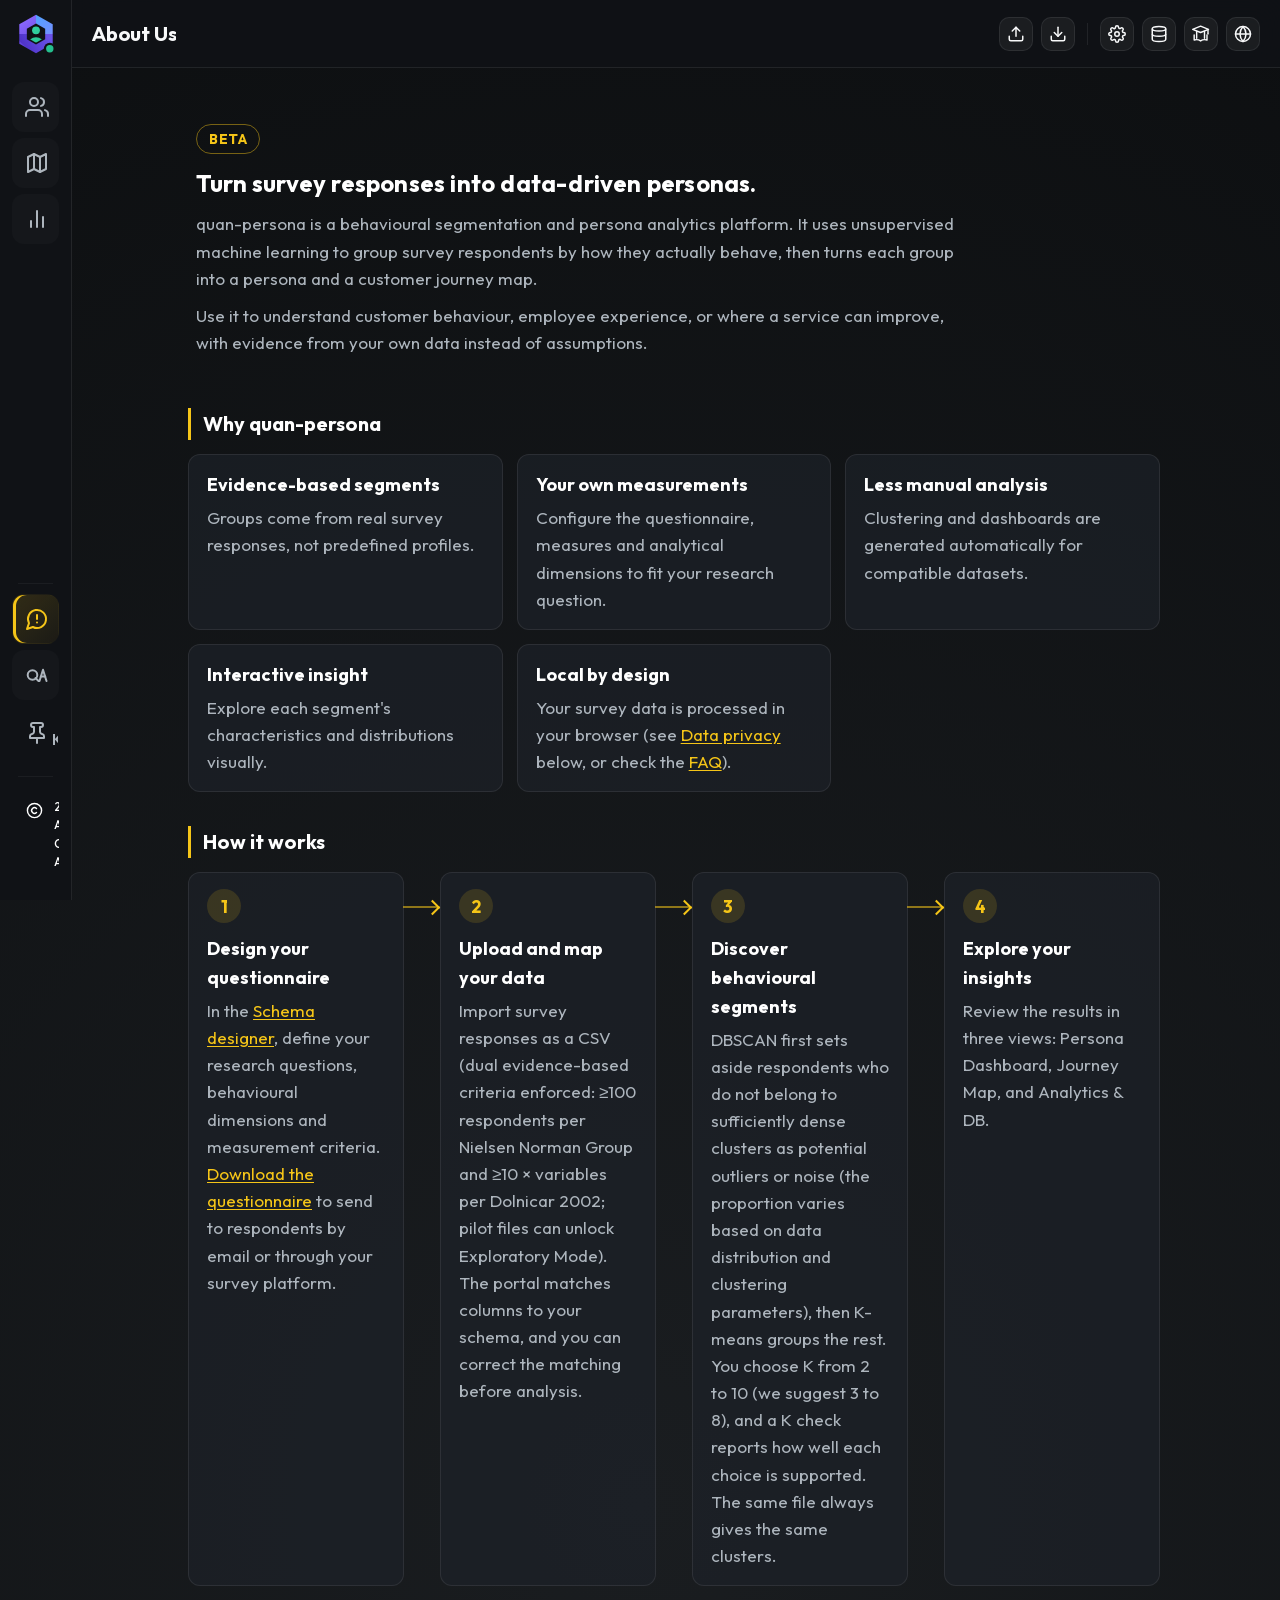
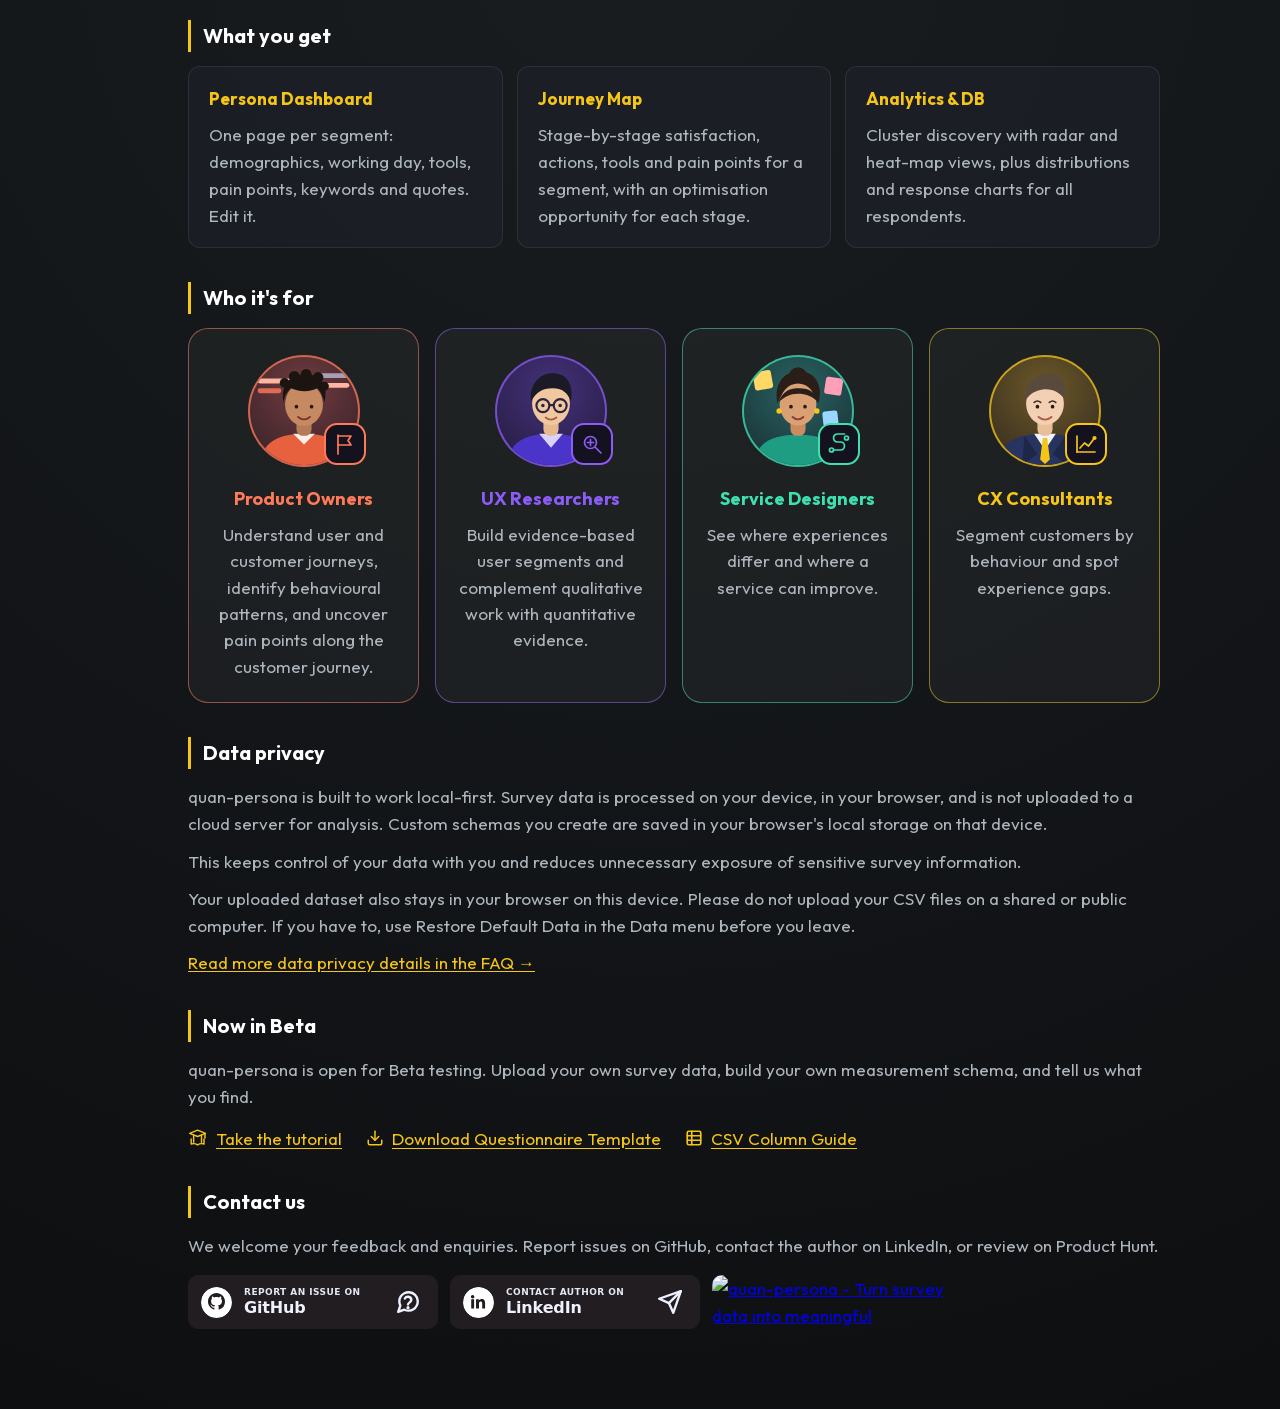
==== commit bff24747: "Add files via upload" ====
--- a/about.html
+++ b/about.html
@@ -117,7 +117,7 @@
         } catch (e) {}
     })();
     </script>
-    <link rel="stylesheet" href="portal.css?v=20261112a">
+    <link rel="stylesheet" href="portal.css?v=20261113d">
 </head>
 <body data-page="about">
     <div class="container">
--- a/portal.css
+++ b/portal.css
@@ -1658,38 +1658,54 @@
 
         /* ==================== CSV COLUMN GUIDE MODAL ==================== */
         #csv-guide-modal #csv-guide-title {
-            font-size: var(--fs-title) !important;
+            font-size: 1.5rem !important;
             font-weight: 700 !important;
             color: #fff;
+            letter-spacing: -0.01em;
         }
         #csv-guide-modal #csv-guide-subtitle {
-            font-size: var(--fs-body) !important;
+            font-size: 1.0625rem !important;
             color: #94a3b8 !important;
-            line-height: 1.45 !important;
+            line-height: 1.5 !important;
         }
         #csv-guide-modal ul {
-            font-size: var(--fs-body) !important;
-            line-height: 1.6 !important;
+            font-size: 1.0625rem !important;
+            line-height: 1.65 !important;
             color: #cbd5e1 !important;
         }
+        #csv-guide-modal ul li {
+            margin-bottom: 8px !important;
+        }
         #csv-guide-modal summary {
-            font-size: var(--fs-subtitle) !important;
+            font-size: 1.1875rem !important;
             font-weight: 700 !important;
             color: #fff;
+            padding: 13px 16px !important;
         }
         #csv-guide-modal summary span {
-            font-size: var(--fs-small) !important;
+            font-size: 1rem !important;
             font-weight: 500 !important;
             color: #94a3b8;
         }
         #csv-guide-modal th {
-            font-size: var(--fs-small) !important;
+            font-size: 1.05rem !important;
+            font-weight: 700 !important;
+            color: #94a3b8;
+            padding: 12px 14px !important;
+        }
+        #csv-guide-modal td {
+            font-size: 1rem !important;
+            line-height: 1.6 !important;
+            padding: 12px 14px !important;
+        }
+        #csv-guide-modal td strong {
+            font-size: 1.05rem !important;
+        }
+        #csv-guide-btn-dict,
+        #csv-guide-btn-template {
+            font-size: 1.0625rem !important;
             font-weight: 600 !important;
-            color: #94a3b8;
-        }
-        #csv-guide-modal td {
-            font-size: var(--fs-small) !important;
-            line-height: 1.55 !important;
+            padding: 12px 22px !important;
         }
 
         /* ==================== COMMERCIAL VIDEO MODAL ==================== */
@@ -3122,41 +3138,44 @@
 
     /* CSV Guide Modal Typography Consistency */
     #csv-guide-modal #csv-guide-title {
-        font-size: var(--fs-title) !important;
+        font-size: 1.35rem !important;
         font-weight: 700 !important;
     }
     #csv-guide-modal #csv-guide-subtitle {
-        font-size: var(--fs-body) !important;
+        font-size: 1rem !important;
         color: #94a3b8 !important;
-        line-height: 1.45 !important;
+        line-height: 1.5 !important;
     }
     #csv-guide-modal ul {
-        font-size: var(--fs-body) !important;
+        font-size: 1rem !important;
         line-height: 1.6 !important;
         padding-left: 20px !important;
         color: #cbd5e1 !important;
     }
     #csv-guide-modal ul li {
-        margin-bottom: 6px !important;
+        margin-bottom: 8px !important;
     }
     #csv-guide-modal summary {
-        font-size: var(--fs-subtitle) !important;
+        font-size: 1.125rem !important;
         font-weight: 700 !important;
         padding: 12px 14px !important;
     }
     #csv-guide-modal summary span {
-        font-size: var(--fs-small) !important;
+        font-size: 0.9375rem !important;
         font-weight: 500 !important;
     }
     #csv-guide-modal th {
-        font-size: var(--fs-small) !important;
-        font-weight: 600 !important;
+        font-size: 0.95rem !important;
+        font-weight: 700 !important;
         padding: 10px 12px !important;
     }
     #csv-guide-modal td {
-        font-size: var(--fs-small) !important;
+        font-size: 0.9375rem !important;
         line-height: 1.55 !important;
         padding: 10px 12px !important;
+    }
+    #csv-guide-modal td strong {
+        font-size: 0.95rem !important;
     }
 
     /* CSV Guide Modal Responsive & Synchronized Button Typography */
